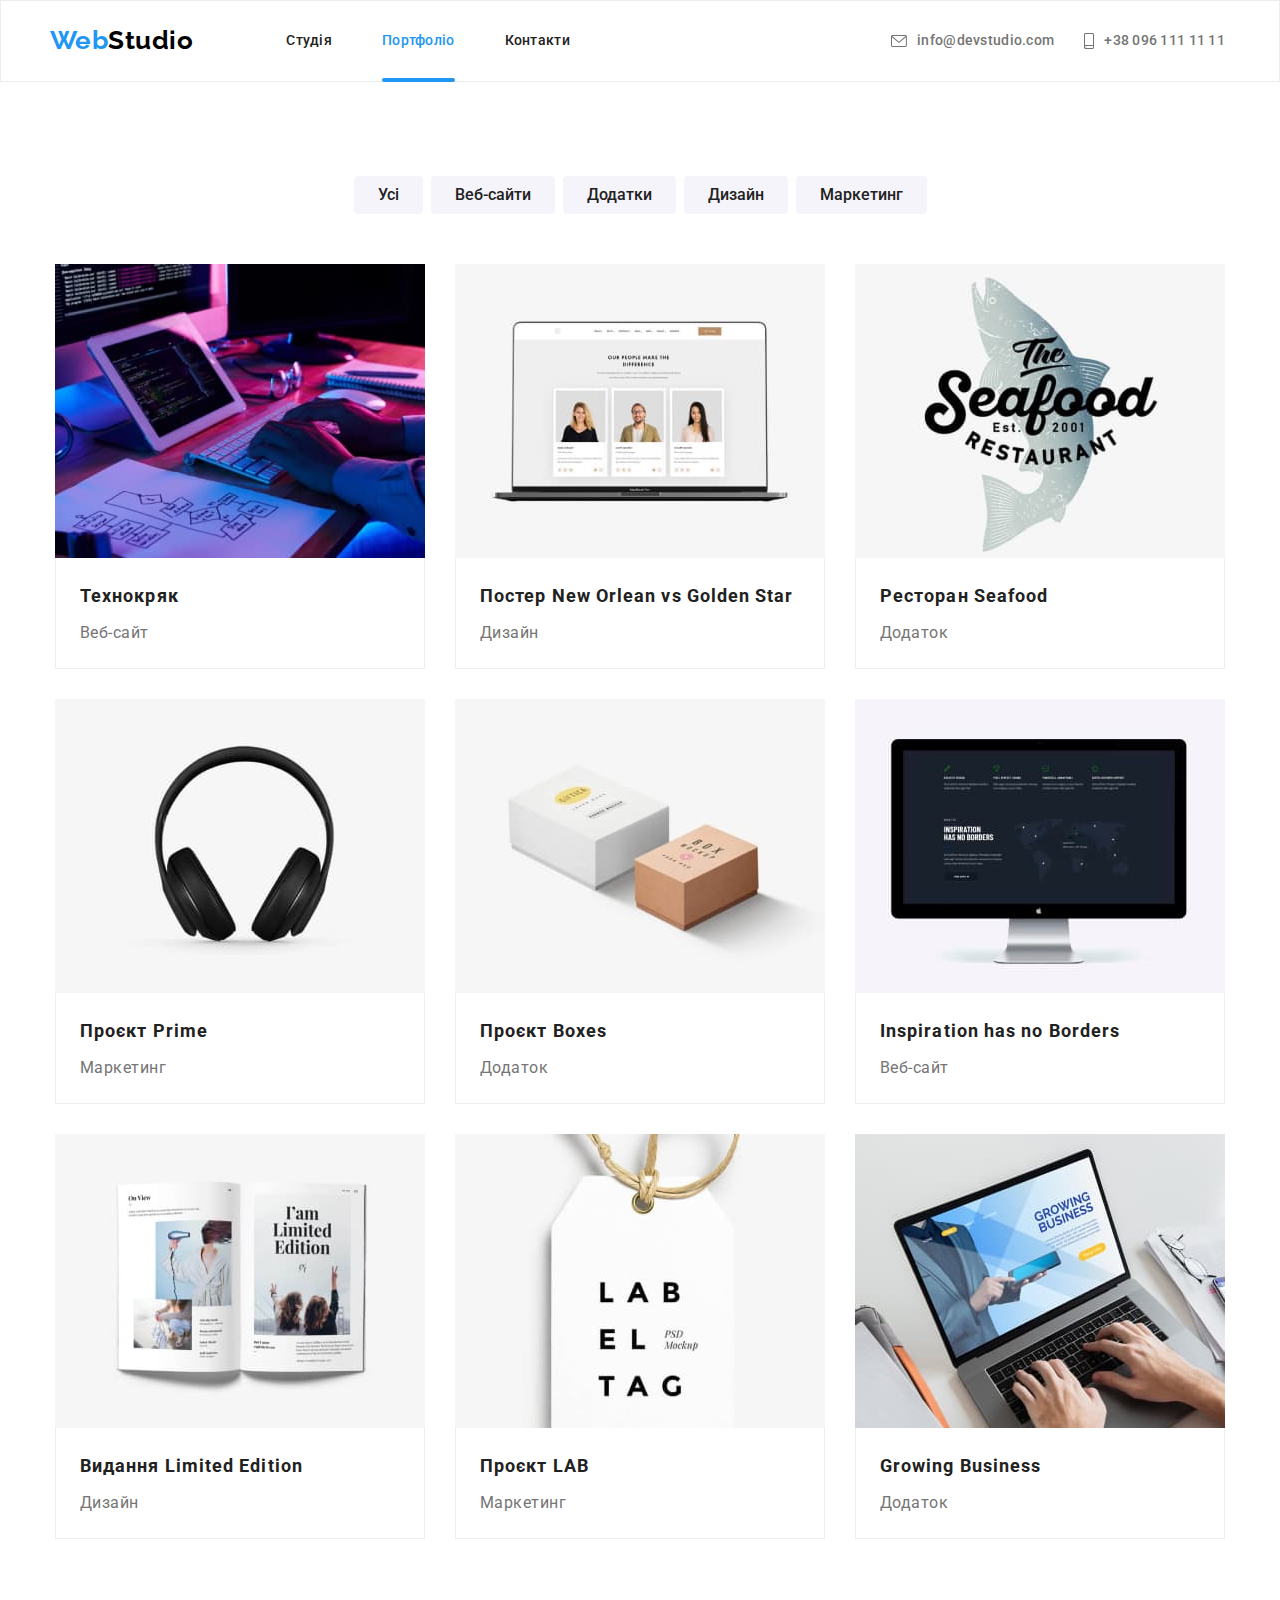
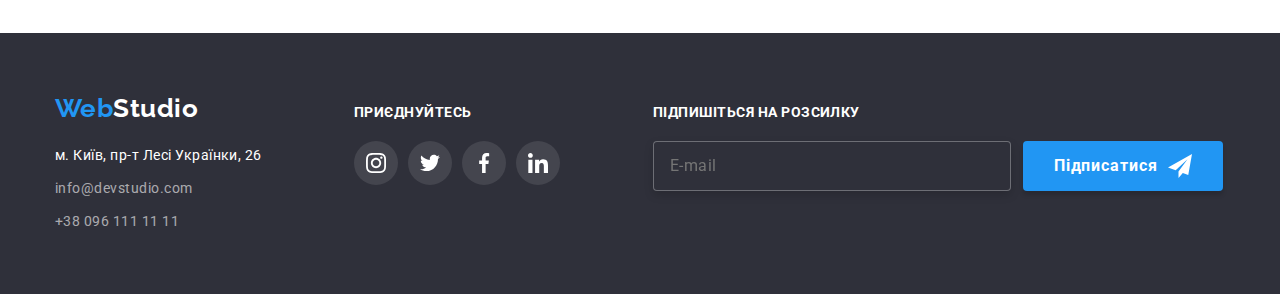
==== portfolio.html @ a9acab8b "Вихідні дані" ====
<!DOCTYPE html>
<html lang="uk">
<head>
    <meta charset="UTF-8">
    <meta http-equiv="X-UA-Compatible" content="IE=edge">
    <meta name="viewport" content="width=device-width, initial-scale=1.0">
    <title>Document</title>
    <link rel="preconnect" href="https://fonts.googleapis.com">
    <link rel="preconnect" href="https://fonts.gstatic.com" crossorigin>
    <link href="https://fonts.googleapis.com/css2?family=Raleway:wght@700&family=Roboto:wght@400;500;700;900&display=swap"rel="stylesheet">
    <link rel="stylesheet" href="https://cdnjs.cloudflare.com/ajax/libs/modern-normalize/1.1.0/modern-normalize.min.css">
    <link rel="stylesheet" href="./css/main.min.css">
</head>
<body>
    <header class="header">
        <div class="header__wrap container">
            <nav class="header__navigation">
                <a class="logo" href="./index.html">Web<samp class="logo logo__link">Studio</samp></a>
    
                <ul class="site-nav">
                    <li class="site-nav__item">
                        <a href="./index.html" class="site-nav__link">Студія</a>
                    </li>
                    <li class="site-nav__item">
                        <a href="./portfolio.html" class="site-nav__link current">Портфоліо</a>
                    </li>
                    <li class="site-nav__item">
                        <a href="" class="site-nav__link">Контакти</a>
                    </li>
                </ul>
            </nav>
    
            <ul class="aside">
                <li class="aside__item">
                    <a href="mailto:info@devstudio.com" class="aside__link">
                        <svg class="aside__icon" width="16" height="12">
                            <use href="./images/icons.svg#envelope"></use>
                        </svg>
                        info@devstudio.com</a>
                </li>
                <li class="item">
                    <a href="tel:+380961111111" class="aside__link">
                        <svg class="aside__icon" width="10" height="16">
                            <use href="./images/icons.svg#smartphone"></use>
                        </svg>
                        +38 096 111 11 11</a>
                </li>
            </ul>
        </div>
    </header>

    <main>
        <section class="portfolios section container">
            <h1 class="visually__hidden">Фільтир</h1>
            <ul class="filter__list">
                <li class="filter__item"><button class="button" type="button">Усі</button></li>
                <li class="filter__item"><button class="button" type="button">Веб-сайти</button></li>
                <li class="filter__item"><button class="button" type="button">Додатки</button></li>
                <li class="filter__item"><button class="button" type="button">Дизайн</button></li>
                <li class="filter__item"><button class="button" type="button">Маркетинг</button></li>
            </ul>

            <ul class="portfolios__list">
                <li class="portfolios__item">
                    <a href="" class="portfolios__link" target="_blank">
                        <div class="activ__inner">
                            <img src="./images/work1.jpg" alt="Технокряк" width="370">
                            <p class="activ__text">Ресурс пропонує комплексні пропозиції з різним рівнем функціоналу та сервісів. Все це дозволить відвідувачу отримати
                            вичерпні відомості про компанію чи приватну особу.</p>
                        </div>
                        <div class="portfolios__inner">
                            <h2 class="portfolios__title">Технокряк</h2>
                            <p class="portfolios__text">Веб-сайт</p>
                        </div>
                    </a>
                </li>

                <li class="portfolios__item">
                    <a href="" class="portfolios__link" target="_blank">                    
                        <div class="activ__inner">
                            <img src="./images/p/portfolio1.jpg" alt="Постер New Orlean vs Golden Star" width="370">
                            <p class="activ__text">Ресурс пропонує комплексні пропозиції з різним рівнем функціоналу та сервісів. Все це дозволить
                            відвідувачу отримати вичерпні відомості про компанію чи приватну особу.</p>
                        </div>
                        <div class="portfolios__inner">
                            <h2 class="portfolios__title">Постер New Orlean vs Golden Star</h2>
                            <p class="portfolios__text">Дизайн</p>
                        </div>
                    </a>
                </li>

                <li class="portfolios__item">
                    <a href="" class="portfolios__link" target="_blank">
                        <div class="activ__inner">
                            <img src="./images/p/portfolio3.jpg" alt="Ресторан Seafood" width="370">
                            <p class="activ__text">Ресурс пропонує комплексні пропозиції з різним рівнем функціоналу та сервісів. Все це дозволить
                            відвідувачу отримати вичерпні відомості про компанію чи приватну особу.</p>
                        </div>
                        <div class="portfolios__inner">
                            <h2 class="portfolios__title">Ресторан Seafood</h2>
                            <p class="portfolios__text">Додаток</p>
                        </div>
                    </a>
                </li>

                <li class="portfolios__item">
                    <a href="" class="portfolios__link" target="_blank">
                        <div class="activ__inner">
                            <img src="./images/p/portfolio4.jpg" alt="Проєкт Prime" width="370">
                            <p class="activ__text">Ресурс пропонує комплексні пропозиції з різним рівнем функціоналу та сервісів. Все це дозволить
                            відвідувачу отримати вичерпні відомості про компанію чи приватну особу.</p>
                        </div>
                        <div class="portfolios__inner">
                            <h2 class="portfolios__title">Проєкт Prime</h2>
                            <p class="portfolios__text">Маркетинг</p>
                        </div>
                    </a>
                </li>

                <li class="portfolios__item">
                    <a href="" class="portfolios__link" target="_blank">
                        <div class="activ__inner">
                            <img src="./images/p/portfolio5.jpg" alt="Проєкт Boxes" width="370">
                            <p class="activ__text">Ресурс пропонує комплексні пропозиції з різним рівнем функціоналу та сервісів. Все це дозволить
                            відвідувачу отримати вичерпні відомості про компанію чи приватну особу.</p>
                        </div>
                        <div class="portfolios__inner">
                            <h2 class="portfolios__title">Проєкт Boxes</h2>
                            <p class="portfolios__text">Додаток</p>
                        </div>
                    </a>
                </li>

                <li class="portfolios__item">
                    <a href="" class="portfolios__link" target="_blank">
                        <div class="activ__inner">
                            <img src="./images/p/portfolio6.jpg" alt="Inspiration has no Borders" width="370">
                            <p class="activ__text">Ресурс пропонує комплексні пропозиції з різним рівнем функціоналу та сервісів. Все це дозволить
                            відвідувачу отримати вичерпні відомості про компанію чи приватну особу.</p>
                        </div>
                        <div class="portfolios__inner">
                            <h2 class="portfolios__title">Inspiration has no Borders</h2>
                            <p class="portfolios__text">Веб-сайт</p>
                        </div>
                    </a>
                </li>

                <li class="portfolios__item">
                    <a href="" class="portfolios__link" target="_blank">
                        <div class="activ__inner">
                            <img src="./images/p/portfolio7.jpg" alt="Видання Limited Edition" width="370">
                            <p class="activ__text">Ресурс пропонує комплексні пропозиції з різним рівнем функціоналу та сервісів. Все це дозволить
                            відвідувачу отримати вичерпні відомості про компанію чи приватну особу.</p>
                        </div>
                        <div class="portfolios__inner">
                            <h2 class="portfolios__title">Видання Limited Edition</h2>
                            <p class="portfolios__text">Дизайн</p>
                        </div>
                    </a>
                </li>

                <li class="portfolios__item">
                    <a href="" class="portfolios__link" target="_blank">
                        <div class="activ__inner">
                            <img src="./images/p/portfolio8.jpg" alt="Проєкт LAB" width="370">
                            <p class="activ__text">Ресурс пропонує комплексні пропозиції з різним рівнем функціоналу та сервісів. Все це дозволить
                            відвідувачу отримати вичерпні відомості про компанію чи приватну особу.</p>
                        </div>
                        <div class="portfolios__inner">
                            <h2 class="portfolios__title">Проєкт LAB</h2>
                            <p class="portfolios__text">Маркетинг</p>
                        </div>
                    </a>
                </li>

                <li class="portfolios__item">
                    <a href="" class="portfolios__link" target="_blank">
                       <div class="activ__inner">
                        <img src="./images/p/portfolio9.jpg" alt="Growing Business" width="370">
                        <p class="activ__text">Ресурс пропонує комплексні пропозиції з різним рівнем функціоналу та сервісів. Все це дозволить
                        відвідувачу отримати вичерпні відомості про компанію чи приватну особу.</p>
                       </div>
                        <div class="portfolios__inner">
                            <h2 class="portfolios__title">Growing Business</h2>
                            <p class="portfolios__text">Додаток</p>
                        </div>
                    </a>
                </li>
            </ul>
        </section>
    </main>

<footer class="footer">
    <div class="footer__wrap container">
        <div class="footer__inner">
            <a class="logo" href="./index.html">Web<samp class="logo logo__footer">Studio</samp></a>

            <address class="address">
                <ul class="address__list">
                    <li class="address__item--maps">
                        <a class="address__link address__link--maps"
                            href="https://www.google.com/maps/place/%D0%B1%D1%83%D0%BB%D1%8C%D0%B2%D0%B0%D1%80+%D0%9B%D0%B5%D1%81%D1%96+%D0%A3%D0%BA%D1%80%D0%B0%D1%97%D0%BD%D0%BA%D0%B8,+26,+%D0%9A%D0%B8%D1%97%D0%B2,+02000/@50.4266042,30.5366785,17.25z/data=!4m5!3m4!1s0x40d4cf0e033ecbe9:0x57a4dffefec77da0!8m2!3d50.4265807!4d30.5383858"
                            target="_blank" rel="noopener noreferrer">м. Київ, пр-т Лесі Українки, 26</a>
                    </li>
                    <li class="address__item">
                        <a class="address__link" href="mailto:info@devstudio.com">info@devstudio.com</a>
                    </li>
                    <li class="address__item">
                        <a class="address__link" href="tel:+380961111111">+38 096 111 11 11</a>
                    </li>
                </ul>
            </address>
        </div>
        <div class="join__inner">
            <h3 class="footer__title">приєднуйтесь</h3>
            <ul class="join__list">
                <li class="socials__item">
                    <a href="https://www.instagram.com/" class="socials__link socials__link--changes" target="_blank">
                        <svg class="socials__icon socials__icon--changes" width="20" height="20">
                            <use href="./images/icons.svg#instagram"></use>
                        </svg>
                    </a>
                </li>

                <li class="socials__item">
                    <a href="https://twitter.com/?lang=uk" class="socials__link socials__link--changes" target="_blank">
                        <svg class="socials__icon socials__icon--changes" width="20" height="20">
                            <use href="./images/icons.svg#twitter"></use>
                        </svg>
                    </a>
                </li>

                <li class="socials__item">
                    <a href="https://www.facebook.com/" class="socials__link socials__link--changes" target="_blank">
                        <svg class="socials__icon socials__icon--changes" width="20" height="20">
                            <use href="./images/icons.svg#facebook"></use>
                        </svg>
                    </a>
                </li>

                <li class="socials__item">
                    <a href="https://www.linkedin.com/" class="socials__link socials__link--changes" target="_blank">
                        <svg class="socials__icon socials__icon--changes" width="20" height="20">
                            <use href="./images/icons.svg#linkedin"></use>
                        </svg>
                    </a>
                </li>
            </ul>
        </div>

        <div class="subscription__inner">
            <h3 class="footer__title">Підпишіться на розсилку</h3>
            <form class="subscription__form">
                <label class="subscription__label" for="email"></label>
                <input class="subscription__input" type="email" name="email" id="email" placeholder="E-mail" required>

                <button class="button__primaru button__primaru--subscription" type="submit">Підписатися
                    <svg class="button__icon" width="24" height="24">
                        <use href="./images/icons.svg#telegram"></use>
                    </svg>
                </button>
            </form>
        </div>

    </div>
</footer>

</body>
</html>
---- css/main.min.css ----
:root{--primary-text-color: #212121;--title-text-color: #757575;--accnent-color: #2196F3;--primary-white-color: #FFFFFF;--cubic-time: 250ms cubic-bezier(0.4, 0, 0.2, 1)}ul{list-style:none;padding:0;margin:0}a{text-decoration:none;color:inherit}h1,h2,h3,h4,h5,h6{margin:0}p{margin:0}address{font-style:normal}button{font-family:inherit;padding:0;margin:0}img{display:block;max-width:100%;height:auto}html{-webkit-box-sizing:border-box;box-sizing:border-box}*,*::before,*::after{-webkit-box-sizing:inherit;box-sizing:inherit}body{background-color:var(--primary-white-color);color:var(--title-text-color);font-family:"Roboto",sans-serif;letter-spacing:.03em}.container{width:1200px;padding-left:15px;padding-right:15px;margin-left:auto;margin-right:auto}.section{padding-top:94px;padding-bottom:94px}.section__padding{padding-top:94px;padding-bottom:0}.section__title{margin-top:0;margin-bottom:50px;color:var(--primary-text-color);font-weight:700;font-size:36px;line-height:1.17;text-align:center}.footer__title{margin-bottom:20px;font-weight:700;font-size:14px;line-height:1.14;text-transform:uppercase;color:var(--primary-white-color)}.visually__hidden{position:absolute;white-space:nowrap;width:1px;height:1px;overflow:hidden;border:0;padding:0;clip:rect(0 0 0 0);-webkit-clip-path:inset(50%);clip-path:inset(50%);margin:-1px}.header{border:1px solid #ececec}.header__wrap{display:-webkit-box;display:-ms-flexbox;display:flex;-webkit-box-align:center;-ms-flex-align:center;align-items:center;padding-left:10px}.header__navigation{display:-webkit-box;display:-ms-flexbox;display:flex;-webkit-box-pack:center;-ms-flex-pack:center;justify-content:center;-webkit-box-align:center;-ms-flex-align:center;align-items:center}.site-nav{display:-webkit-box;display:-ms-flexbox;display:flex}.site-nav__item{position:relative}.site-nav__item:not(:last-child){margin-right:50px}.site-nav__link{display:block;padding-top:32px;padding-bottom:32px;color:var(--primary-text-color);font-weight:500;font-size:14px;line-height:1.14;letter-spacing:.02em;text-decoration:none;-webkit-transition:color var(--cubic-time);-o-transition:color var(--cubic-time);transition:color var(--cubic-time)}.site-nav__link:hover,.site-nav__link:focus{color:var(--accnent-color)}.site-nav__link::after{content:"";position:absolute;left:0;bottom:-1px;width:100%;height:4px;border-radius:2px;background-color:var(--accnent-color);opacity:0;-webkit-transition:opacity var(--cubic-time);-o-transition:opacity var(--cubic-time);transition:opacity var(--cubic-time)}.site-nav__link:hover::after,.site-nav__link:focus::after{opacity:1}.current::before{content:"";position:absolute;left:0;bottom:-1px;width:100%;height:4px;border-radius:2px;background-color:var(--accnent-color)}.site-nav__link.current{color:var(--accnent-color)}.aside{display:-webkit-box;display:-ms-flexbox;display:flex;margin-left:auto}.aside__item:not(:last-child){margin-right:30px}.aside__icon{fill:currentColor;margin-right:10px}.aside__link{color:var(--title-text-color);font-weight:500;font-size:14px;line-height:1.14;letter-spacing:.02em;padding:32px 0;display:-webkit-box;display:-ms-flexbox;display:flex;-webkit-box-pack:center;-ms-flex-pack:center;justify-content:center;-webkit-box-align:center;-ms-flex-align:center;align-items:center;-webkit-transition:color var(--cubic-time);-o-transition:color var(--cubic-time);transition:color var(--cubic-time)}.aside__link:hover,.aside__link:focus{color:var(--accnent-color)}.logo{color:#2196f3;font-family:"Raleway",cursive;font-weight:700;font-size:26px;line-height:1.2;text-decoration:none}.logo__link{color:#000;margin-right:93px}.logo__footer{color:#fff}.button__primaru{display:inline-block;border:1px solid rgba(0,0,0,0);padding-top:9px;padding-bottom:9px;min-width:216px;color:var(--primary-white-color);background:#2196f3;-webkit-box-shadow:0px 4px 4px rgba(0,0,0,.15);box-shadow:0px 4px 4px rgba(0,0,0,.15);font-weight:700;font-size:16px;line-height:1.875;letter-spacing:.06em;border-radius:4px;text-align:center;cursor:pointer;-webkit-transition:background var(--cubic-time),-webkit-box-shadow var(--cubic-time);transition:background var(--cubic-time),-webkit-box-shadow var(--cubic-time);-o-transition:background var(--cubic-time),box-shadow var(--cubic-time);transition:background var(--cubic-time),box-shadow var(--cubic-time);transition:background var(--cubic-time),box-shadow var(--cubic-time),-webkit-box-shadow var(--cubic-time)}.button__primaru--submit{display:block;margin:0 auto;margin-top:30px;min-width:200px}.button__primaru--subscription{display:-webkit-box;display:-ms-flexbox;display:flex;-webkit-box-pack:center;-ms-flex-pack:center;justify-content:center;-webkit-box-align:center;-ms-flex-align:center;align-items:center;margin:0 auto;margin-left:12px;min-width:200px}.button__icon{margin-left:10px}.button__primaru:hover,.button__primaru:focus{background:#188ce8;-webkit-box-shadow:0px 4px 4px rgba(0,0,0,.15);box-shadow:0px 4px 4px rgba(0,0,0,.15)}.button{font-family:"Roboto",sans-serif;display:inline-block;padding-top:5px;padding-bottom:5px;padding-left:23px;padding-right:23px;color:var(--primary-text-color);background-color:#f5f4fa;font-weight:500;font-size:16px;line-height:1.625;border-radius:4px;border:1px solid rgba(0,0,0,0);text-decoration:none;cursor:pointer;-webkit-transition:color var(--cubic-time),background-color var(--cubic-time),-webkit-box-shadow var(--cubic-time);transition:color var(--cubic-time),background-color var(--cubic-time),-webkit-box-shadow var(--cubic-time);-o-transition:color var(--cubic-time),background-color var(--cubic-time),box-shadow var(--cubic-time);transition:color var(--cubic-time),background-color var(--cubic-time),box-shadow var(--cubic-time);transition:color var(--cubic-time),background-color var(--cubic-time),box-shadow var(--cubic-time),-webkit-box-shadow var(--cubic-time)}.button:hover,.button:focus{color:var(--primary-white-color);background-color:var(--accnent-color);-webkit-box-shadow:0px 3px 1px rgba(0,0,0,.1),0px 1px 2px rgba(0,0,0,.08),0px 2px 2px rgba(0,0,0,.12);box-shadow:0px 3px 1px rgba(0,0,0,.1),0px 1px 2px rgba(0,0,0,.08),0px 2px 2px rgba(0,0,0,.12)}.socials__list{display:-webkit-box;display:-ms-flexbox;display:flex;-webkit-box-pack:center;-ms-flex-pack:center;justify-content:center;-webkit-box-align:center;-ms-flex-align:center;align-items:center;margin-bottom:30px}.socials__item:not(:last-child){margin-right:10px}.socials__link{width:44px;height:44px;border:none;display:-webkit-box;display:-ms-flexbox;display:flex;-webkit-box-align:center;-ms-flex-align:center;align-items:center;-webkit-box-pack:center;-ms-flex-pack:center;justify-content:center;border-radius:50%;color:#afb1b8;-webkit-transition:color var(--cubic-time),background-color var(--cubic-time);-o-transition:color var(--cubic-time),background-color var(--cubic-time);transition:color var(--cubic-time),background-color var(--cubic-time)}.socials__link:hover,.socials__link:focus{color:var(--primary-white-color);background-color:var(--accnent-color)}.socials__link--changes{background-color:rgba(255,255,255,.1)}.socials__icon{fill:currentColor}.socials__icon--changes{fill:#fff}.hero__title{color:var(--primary-white-color);font-weight:900;font-size:44px;line-height:1.36;letter-spacing:.06em;text-transform:uppercase;max-width:696px;margin:0 auto;margin-bottom:30px;text-align:center}.hero{display:block;background:#2f303a;text-align:center;padding-top:200px;padding-bottom:200px}.hero__overlay{max-width:1600px;height:600px;margin-left:auto;margin-right:auto;outline:1px solid #c4c4c4;background-image:-webkit-gradient(linear, left top, right top, from(rgba(47, 48, 58, 0.4)), to(rgba(47, 48, 58, 0.4))),url(../images/hero.jpg);background-image:-o-linear-gradient(left, rgba(47, 48, 58, 0.4), rgba(47, 48, 58, 0.4)),url(../images/hero.jpg);background-image:linear-gradient(to right, rgba(47, 48, 58, 0.4), rgba(47, 48, 58, 0.4)),url(../images/hero.jpg);background-repeat:no-repeat;background-position:center;background-size:cover}.features__list{display:-webkit-box;display:-ms-flexbox;display:flex;-ms-flex-wrap:wrap;flex-wrap:wrap}.features__item{width:270px;margin-right:30px;margin-bottom:30px}.features__item:nth-child(4n){margin-right:0}.features__item:nth-last-child(-n+4){margin-bottom:0}.features__inner{display:-webkit-box;display:-ms-flexbox;display:flex;-webkit-box-align:center;-ms-flex-align:center;align-items:center;border:none;width:270px;height:120px;background-color:#f5f4fa}.features__icon{margin:0 auto;fill:currentColor}.features__title{margin-top:30px;margin-bottom:10px;color:var(--primary-text-color);font-weight:700;font-size:14px;line-height:1.14}.features__text{margin:0;font-weight:400;font-size:14px;line-height:1.71}.work__list{display:-webkit-box;display:-ms-flexbox;display:flex}.work__item{position:relative;width:calc((100% - 60px)/3);margin-right:30px}.work__item:nth-child(3n){margin-right:0}.work__text{position:absolute;width:100%;bottom:0;font-weight:700;font-size:14px;line-height:1.143;text-align:center;text-transform:uppercase;color:var(--primary-white-color);padding:27px 0;background:rgba(47,48,58,.8)}.team{background:#f5f4fa}.team__list{display:-webkit-box;display:-ms-flexbox;display:flex;-ms-flex-wrap:wrap;flex-wrap:wrap}.team__item{background:#fff;-webkit-box-shadow:0px 1px 3px rgba(0,0,0,.12),0px 1px 1px rgba(0,0,0,.14),0px 2px 1px rgba(0,0,0,.2);box-shadow:0px 1px 3px rgba(0,0,0,.12),0px 1px 1px rgba(0,0,0,.14),0px 2px 1px rgba(0,0,0,.2);border-radius:0px 0px 4px 4px;width:270px;margin-right:30px;margin-bottom:30px}.team__item:nth-child(4n){margin-right:0}.team__item:nth-last-child(-n+4){margin-bottom:0}.team__title{margin-top:30px;margin-bottom:0;font-weight:500;font-size:16px;line-height:1.19;color:var(--primary-text-color);text-align:center}.team__text{margin-top:10px;margin-bottom:18px;font-weight:400;font-size:16px;line-height:1.19;text-align:center}.firm__list{display:-webkit-box;display:-ms-flexbox;display:flex;padding:0;margin:0 auto;list-style:none}.firm__item{display:-webkit-box;display:-ms-flexbox;display:flex;width:170px;height:92px;margin-right:30px}.firm__item:nth-child(6n){margin-right:0}.firm__link{width:100%;display:-webkit-box;display:-ms-flexbox;display:flex;-webkit-box-align:center;-ms-flex-align:center;align-items:center;-webkit-box-pack:center;-ms-flex-pack:center;justify-content:center;border:1px solid #afb1b8;border-radius:4px;color:#afb1b8;-webkit-transition:border var(--cubic-time),color var(--cubic-time);-o-transition:border var(--cubic-time),color var(--cubic-time);transition:border var(--cubic-time),color var(--cubic-time)}.firm__link:hover,.firm__link:focus{border:1px solid var(--accnent-color);color:var(--accnent-color)}.firm__icon{fill:currentColor}.footer{background:#2f303a;padding-top:60px;padding-bottom:60px}.footer__wrap{display:-webkit-box;display:-ms-flexbox;display:flex;-webkit-box-align:baseline;-ms-flex-align:baseline;align-items:baseline}.footer__inner{display:-webkit-box;display:-ms-flexbox;display:flex;-webkit-box-orient:vertical;-webkit-box-direction:normal;-ms-flex-direction:column;flex-direction:column}.address{display:-webkit-box;display:-ms-flexbox;display:flex;-webkit-box-orient:vertical;-webkit-box-direction:normal;-ms-flex-direction:column;flex-direction:column}.address__link{font-style:normal;font-weight:400;font-size:14px;line-height:1.71;color:rgba(255,255,255,.6);text-decoration:none;-webkit-transition:color var(--cubic-time);-o-transition:color var(--cubic-time);transition:color var(--cubic-time)}.address__link--maps{color:var(--primary-white-color)}.address__item--maps{margin-top:20px}.address__item{margin-top:9px}.address__link:hover,.address__link:focus{color:var(--accnent-color)}.join__inner{display:-webkit-box;display:-ms-flexbox;display:flex;-webkit-box-orient:vertical;-webkit-box-direction:normal;-ms-flex-direction:column;flex-direction:column;margin-left:92px}.join__list{display:-webkit-box;display:-ms-flexbox;display:flex}.subscription__inner{margin-left:93px}.subscription__form{display:-webkit-box;display:-ms-flexbox;display:flex}.subscription__input{display:block;padding:15px 16px;width:358px;height:50px;border:1px solid rgba(255,255,255,.3);-webkit-filter:drop-shadow(0px 4px 4px rgba(0, 0, 0, 0.15));filter:drop-shadow(0px 4px 4px rgba(0, 0, 0, 0.15));border-radius:4px;outline:navy;-webkit-transition:border-color var(--cubic-time);-o-transition:border-color var(--cubic-time);transition:border-color var(--cubic-time);font-size:16px;line-height:1.25;letter-spacing:.03em;color:var(--primary-white-color);background:#2f303a}.subscription__input:focus{border-color:var(--accnent-color)}.filter__list{display:-webkit-box;display:-ms-flexbox;display:flex;-webkit-box-pack:center;-ms-flex-pack:center;justify-content:center;margin-bottom:50px}.filter__item:not(:last-child){margin-right:8px}.portfolios__title{margin-bottom:4px;margin-left:24px;color:var(--primary-text-color);font-weight:700;font-size:18px;line-height:2;letter-spacing:.06em}.portfolios__text{margin-bottom:20px;margin-left:24px;font-weight:400;font-size:16px;line-height:1.875}.portfolios__list{display:-webkit-box;display:-ms-flexbox;display:flex;-ms-flex-wrap:wrap;flex-wrap:wrap}.portfolios__item{width:370px;margin-right:30px;margin-bottom:30px}.portfolios__item:nth-child(3n){margin-right:0}.portfolios__item:nth-last-child(-n+3){margin-bottom:0}.activ__inner{position:relative;overflow:hidden}.activ__text{position:absolute;height:100%;top:0;left:0;padding:63px 24px;font-weight:400;font-size:18px;line-height:1.55;color:var(--primary-white-color);display:-webkit-box;display:-ms-flexbox;display:flex;background:rgba(33,150,243,.9);-webkit-transform:translateY(100%);-ms-transform:translateY(100%);transform:translateY(100%);-webkit-transition:-webkit-transform var(--cubic-time);transition:-webkit-transform var(--cubic-time);-o-transition:transform var(--cubic-time);transition:transform var(--cubic-time);transition:transform var(--cubic-time), -webkit-transform var(--cubic-time)}.portfolios__inner{padding-top:20px;border:1px solid #eee;border-top:0}.portfolios__link{display:block;-webkit-transition:-webkit-box-shadow var(--cubic-time);transition:-webkit-box-shadow var(--cubic-time);-o-transition:box-shadow var(--cubic-time);transition:box-shadow var(--cubic-time);transition:box-shadow var(--cubic-time), -webkit-box-shadow var(--cubic-time)}.portfolios__link:hover .activ__text,.portfolios__link:focus .activ__text{-webkit-transform:translateY(0);-ms-transform:translateY(0);transform:translateY(0)}.portfolios__link:hover,.portfolios__link:focus{-webkit-box-shadow:0px 1px 1px rgba(0,0,0,.12),0px 4px 4px rgba(0,0,0,.06),1px 4px 6px rgba(0,0,0,.16);box-shadow:0px 1px 1px rgba(0,0,0,.12),0px 4px 4px rgba(0,0,0,.06),1px 4px 6px rgba(0,0,0,.16)}.backdrop{position:fixed;top:0;left:0;right:0;bottom:0;overflow-y:auto;overflow-x:hidden;width:100%;height:100%;z-index:10;background-color:rgba(0,0,0,.2);-webkit-transition:visibility var(--cubic-time),opacity var(--cubic-time);-o-transition:visibility var(--cubic-time),opacity var(--cubic-time);transition:visibility var(--cubic-time),opacity var(--cubic-time)}.backdrop.is-hidden{visibility:hidden;opacity:0;pointer-events:none}.backdrop.is-hidden .modal__wrap{-webkit-transform:scale(1.3);-ms-transform:scale(1.3);transform:scale(1.3)}.modal{min-height:100vh;display:-webkit-box;display:-ms-flexbox;display:flex;-webkit-box-pack:center;-ms-flex-pack:center;justify-content:center;-webkit-box-align:center;-ms-flex-align:center;align-items:center;position:-webkit-sticky;position:sticky;width:100%}.modal__wrap{position:relative;width:528px;background-color:#fff;-webkit-box-shadow:0px 1px 3px rgba(0,0,0,.12),0px 1px 1px rgba(0,0,0,.14),0px 2px 1px rgba(0,0,0,.2);box-shadow:0px 1px 3px rgba(0,0,0,.12),0px 1px 1px rgba(0,0,0,.14),0px 2px 1px rgba(0,0,0,.2);border-radius:4px;-webkit-transform:scale(1);-ms-transform:scale(1);transform:scale(1);-webkit-transition:-webkit-transform var(--cubic-time);transition:-webkit-transform var(--cubic-time);-o-transition:transform var(--cubic-time);transition:transform var(--cubic-time);transition:transform var(--cubic-time), -webkit-transform var(--cubic-time)}.button__close{position:absolute;top:8px;right:8px;padding:0;display:-webkit-box;display:-ms-flexbox;display:flex;-webkit-box-pack:center;-ms-flex-pack:center;justify-content:center;-webkit-box-align:center;-ms-flex-align:center;align-items:center;width:30px;height:30px;border-radius:50%;border:1px solid rgba(0,0,0,.1);background-color:#fff;cursor:pointer}.modal__icon{fill:currentColor;-webkit-transition:color var(--cubic-time);-o-transition:color var(--cubic-time);transition:color var(--cubic-time)}.button__close:hover,.button__close:focus{color:var(--accnent-color)}.form{width:100%;padding:40px}.form__field{position:relative;display:-webkit-box;display:-ms-flexbox;display:flex;-webkit-box-orient:vertical;-webkit-box-direction:normal;-ms-flex-direction:column;flex-direction:column;margin-bottom:10px}.form__text{display:-webkit-box;display:-ms-flexbox;display:flex;-webkit-box-pack:center;-ms-flex-pack:center;justify-content:center;font-weight:700;font-size:20px;line-height:23px;margin-bottom:12px;color:var(--primary-text-color)}.form__label{margin-bottom:4px;font-size:12px;line-height:1.17;letter-spacing:.01em;color:#757575}.form__input{display:block;padding:12px;padding-left:42px;width:100%;height:40px;border:1px solid rgba(33,33,33,.2);border-radius:4px;outline:navy;-webkit-transition:border-color var(--cubic-time);-o-transition:border-color var(--cubic-time);transition:border-color var(--cubic-time);font-size:12px;line-height:1.17;letter-spacing:.01em;color:var(--primary-text-color)}.form__input:focus{border-color:var(--accnent-color)}.form__icon{position:absolute;top:50%;left:12px;-webkit-transition:fill var(--cubic-time);-o-transition:fill var(--cubic-time);transition:fill var(--cubic-time)}.form__input:focus+.form__icon{fill:var(--accnent-color)}.form__textarea{height:120px;resize:none;outline:navy;padding:12px 16px;border:1px solid rgba(33,33,33,.2);border-radius:4px;font-size:12px;line-height:1.17;letter-spacing:.01em;color:var(--primary-text-color);-webkit-transition:border-color var(--cubic-time);-o-transition:border-color var(--cubic-time);transition:border-color var(--cubic-time)}.form__textarea:focus{border-color:var(--accnent-color)}.form__textarea::-webkit-input-placeholder{font-size:12px;line-height:1.17;letter-spacing:.01em;color:rgba(117,117,117,.5)}.form__textarea::-moz-placeholder{font-size:12px;line-height:1.17;letter-spacing:.01em;color:rgba(117,117,117,.5)}.form__textarea:-ms-input-placeholder{font-size:12px;line-height:1.17;letter-spacing:.01em;color:rgba(117,117,117,.5)}.form__textarea::-ms-input-placeholder{font-size:12px;line-height:1.17;letter-spacing:.01em;color:rgba(117,117,117,.5)}.form__textarea::placeholder{font-size:12px;line-height:1.17;letter-spacing:.01em;color:rgba(117,117,117,.5)}.check__label{position:relative;margin-top:20px;display:-webkit-box;display:-ms-flexbox;display:flex;-webkit-box-pack:center;-ms-flex-pack:center;justify-content:center;-webkit-box-align:center;-ms-flex-align:center;align-items:center;font-family:"Roboto";font-size:14px;line-height:2;letter-spacing:.03em;color:#757575}.check__input{position:absolute;white-space:nowrap;width:1px;height:1px;overflow:hidden;border:0;padding:0;clip:rect(0 0 0 0);-webkit-clip-path:inset(50%);clip-path:inset(50%);margin:-1px}.check__link{margin-left:5px;text-decoration:underline;color:var(--accnent-color)}.check__icon{display:-webkit-box;display:-ms-flexbox;display:flex;width:16px;height:15px;margin-right:7px;border-radius:2px;border:2px solid #212121;-webkit-transition:background-color var(--cubic-time),border-color var(--cubic-time);-o-transition:background-color var(--cubic-time),border-color var(--cubic-time);transition:background-color var(--cubic-time),border-color var(--cubic-time)}.check__input:checked+.check__icon{border-color:var(--accnent-color);background-color:var(--accnent-color);background-image:url(../images/check.svg);background-size:contain;background-origin:border-box}/*# sourceMappingURL=main.min.css.map */
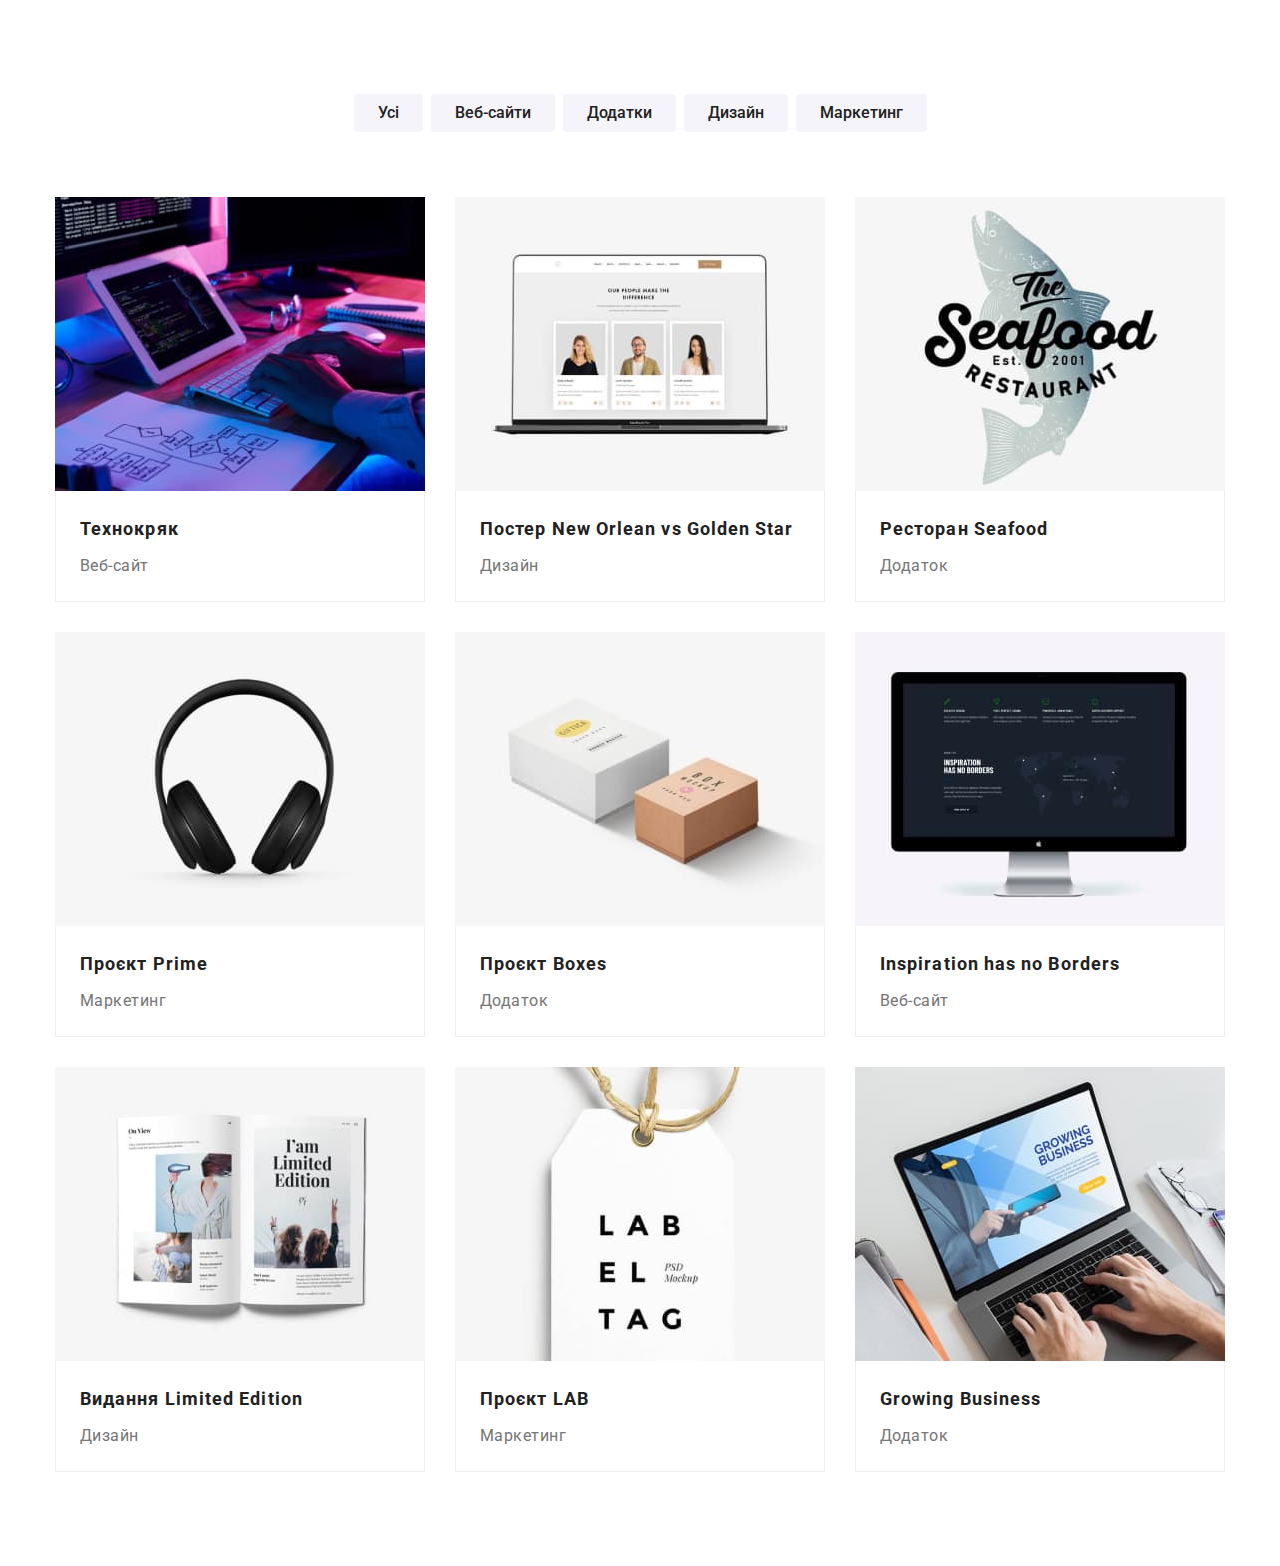
==== commit d1dd1d24: "Адаптивна верстка секції" ====
--- a/portfolio.html
+++ b/portfolio.html
@@ -12,7 +12,7 @@
     <link rel="stylesheet" href="./css/main.min.css">
 </head>
 <body>
-    <header class="header">
+    <!-- <header class="header">
         <div class="header__wrap container">
             <nav class="header__navigation">
                 <a class="logo" href="./index.html">Web<samp class="logo logo__link">Studio</samp></a>
@@ -47,7 +47,7 @@
                 </li>
             </ul>
         </div>
-    </header>
+    </header> -->
 
     <main>
         <section class="portfolios section container">
@@ -190,7 +190,7 @@
         </section>
     </main>
 
-<footer class="footer">
+<!-- <footer class="footer">
     <div class="footer__wrap container">
         <div class="footer__inner">
             <a class="logo" href="./index.html">Web<samp class="logo logo__footer">Studio</samp></a>
@@ -263,7 +263,7 @@
         </div>
 
     </div>
-</footer>
+</footer> -->
 
 </body>
 </html>--- a/css/main.min.css
+++ b/css/main.min.css
@@ -1 +1 @@
-:root{--primary-text-color: #212121;--title-text-color: #757575;--accnent-color: #2196F3;--primary-white-color: #FFFFFF;--cubic-time: 250ms cubic-bezier(0.4, 0, 0.2, 1)}ul{list-style:none;padding:0;margin:0}a{text-decoration:none;color:inherit}h1,h2,h3,h4,h5,h6{margin:0}p{margin:0}address{font-style:normal}button{font-family:inherit;padding:0;margin:0}img{display:block;max-width:100%;height:auto}html{-webkit-box-sizing:border-box;box-sizing:border-box}*,*::before,*::after{-webkit-box-sizing:inherit;box-sizing:inherit}body{background-color:var(--primary-white-color);color:var(--title-text-color);font-family:"Roboto",sans-serif;letter-spacing:.03em}.container{width:1200px;padding-left:15px;padding-right:15px;margin-left:auto;margin-right:auto}.section{padding-top:94px;padding-bottom:94px}.section__padding{padding-top:94px;padding-bottom:0}.section__title{margin-top:0;margin-bottom:50px;color:var(--primary-text-color);font-weight:700;font-size:36px;line-height:1.17;text-align:center}.footer__title{margin-bottom:20px;font-weight:700;font-size:14px;line-height:1.14;text-transform:uppercase;color:var(--primary-white-color)}.visually__hidden{position:absolute;white-space:nowrap;width:1px;height:1px;overflow:hidden;border:0;padding:0;clip:rect(0 0 0 0);-webkit-clip-path:inset(50%);clip-path:inset(50%);margin:-1px}.header{border:1px solid #ececec}.header__wrap{display:-webkit-box;display:-ms-flexbox;display:flex;-webkit-box-align:center;-ms-flex-align:center;align-items:center;padding-left:10px}.header__navigation{display:-webkit-box;display:-ms-flexbox;display:flex;-webkit-box-pack:center;-ms-flex-pack:center;justify-content:center;-webkit-box-align:center;-ms-flex-align:center;align-items:center}.site-nav{display:-webkit-box;display:-ms-flexbox;display:flex}.site-nav__item{position:relative}.site-nav__item:not(:last-child){margin-right:50px}.site-nav__link{display:block;padding-top:32px;padding-bottom:32px;color:var(--primary-text-color);font-weight:500;font-size:14px;line-height:1.14;letter-spacing:.02em;text-decoration:none;-webkit-transition:color var(--cubic-time);-o-transition:color var(--cubic-time);transition:color var(--cubic-time)}.site-nav__link:hover,.site-nav__link:focus{color:var(--accnent-color)}.site-nav__link::after{content:"";position:absolute;left:0;bottom:-1px;width:100%;height:4px;border-radius:2px;background-color:var(--accnent-color);opacity:0;-webkit-transition:opacity var(--cubic-time);-o-transition:opacity var(--cubic-time);transition:opacity var(--cubic-time)}.site-nav__link:hover::after,.site-nav__link:focus::after{opacity:1}.current::before{content:"";position:absolute;left:0;bottom:-1px;width:100%;height:4px;border-radius:2px;background-color:var(--accnent-color)}.site-nav__link.current{color:var(--accnent-color)}.aside{display:-webkit-box;display:-ms-flexbox;display:flex;margin-left:auto}.aside__item:not(:last-child){margin-right:30px}.aside__icon{fill:currentColor;margin-right:10px}.aside__link{color:var(--title-text-color);font-weight:500;font-size:14px;line-height:1.14;letter-spacing:.02em;padding:32px 0;display:-webkit-box;display:-ms-flexbox;display:flex;-webkit-box-pack:center;-ms-flex-pack:center;justify-content:center;-webkit-box-align:center;-ms-flex-align:center;align-items:center;-webkit-transition:color var(--cubic-time);-o-transition:color var(--cubic-time);transition:color var(--cubic-time)}.aside__link:hover,.aside__link:focus{color:var(--accnent-color)}.logo{color:#2196f3;font-family:"Raleway",cursive;font-weight:700;font-size:26px;line-height:1.2;text-decoration:none}.logo__link{color:#000;margin-right:93px}.logo__footer{color:#fff}.button__primaru{display:inline-block;border:1px solid rgba(0,0,0,0);padding-top:9px;padding-bottom:9px;min-width:216px;color:var(--primary-white-color);background:#2196f3;-webkit-box-shadow:0px 4px 4px rgba(0,0,0,.15);box-shadow:0px 4px 4px rgba(0,0,0,.15);font-weight:700;font-size:16px;line-height:1.875;letter-spacing:.06em;border-radius:4px;text-align:center;cursor:pointer;-webkit-transition:background var(--cubic-time),-webkit-box-shadow var(--cubic-time);transition:background var(--cubic-time),-webkit-box-shadow var(--cubic-time);-o-transition:background var(--cubic-time),box-shadow var(--cubic-time);transition:background var(--cubic-time),box-shadow var(--cubic-time);transition:background var(--cubic-time),box-shadow var(--cubic-time),-webkit-box-shadow var(--cubic-time)}.button__primaru--submit{display:block;margin:0 auto;margin-top:30px;min-width:200px}.button__primaru--subscription{display:-webkit-box;display:-ms-flexbox;display:flex;-webkit-box-pack:center;-ms-flex-pack:center;justify-content:center;-webkit-box-align:center;-ms-flex-align:center;align-items:center;margin:0 auto;margin-left:12px;min-width:200px}.button__icon{margin-left:10px}.button__primaru:hover,.button__primaru:focus{background:#188ce8;-webkit-box-shadow:0px 4px 4px rgba(0,0,0,.15);box-shadow:0px 4px 4px rgba(0,0,0,.15)}.button{font-family:"Roboto",sans-serif;display:inline-block;padding-top:5px;padding-bottom:5px;padding-left:23px;padding-right:23px;color:var(--primary-text-color);background-color:#f5f4fa;font-weight:500;font-size:16px;line-height:1.625;border-radius:4px;border:1px solid rgba(0,0,0,0);text-decoration:none;cursor:pointer;-webkit-transition:color var(--cubic-time),background-color var(--cubic-time),-webkit-box-shadow var(--cubic-time);transition:color var(--cubic-time),background-color var(--cubic-time),-webkit-box-shadow var(--cubic-time);-o-transition:color var(--cubic-time),background-color var(--cubic-time),box-shadow var(--cubic-time);transition:color var(--cubic-time),background-color var(--cubic-time),box-shadow var(--cubic-time);transition:color var(--cubic-time),background-color var(--cubic-time),box-shadow var(--cubic-time),-webkit-box-shadow var(--cubic-time)}.button:hover,.button:focus{color:var(--primary-white-color);background-color:var(--accnent-color);-webkit-box-shadow:0px 3px 1px rgba(0,0,0,.1),0px 1px 2px rgba(0,0,0,.08),0px 2px 2px rgba(0,0,0,.12);box-shadow:0px 3px 1px rgba(0,0,0,.1),0px 1px 2px rgba(0,0,0,.08),0px 2px 2px rgba(0,0,0,.12)}.socials__list{display:-webkit-box;display:-ms-flexbox;display:flex;-webkit-box-pack:center;-ms-flex-pack:center;justify-content:center;-webkit-box-align:center;-ms-flex-align:center;align-items:center;margin-bottom:30px}.socials__item:not(:last-child){margin-right:10px}.socials__link{width:44px;height:44px;border:none;display:-webkit-box;display:-ms-flexbox;display:flex;-webkit-box-align:center;-ms-flex-align:center;align-items:center;-webkit-box-pack:center;-ms-flex-pack:center;justify-content:center;border-radius:50%;color:#afb1b8;-webkit-transition:color var(--cubic-time),background-color var(--cubic-time);-o-transition:color var(--cubic-time),background-color var(--cubic-time);transition:color var(--cubic-time),background-color var(--cubic-time)}.socials__link:hover,.socials__link:focus{color:var(--primary-white-color);background-color:var(--accnent-color)}.socials__link--changes{background-color:rgba(255,255,255,.1)}.socials__icon{fill:currentColor}.socials__icon--changes{fill:#fff}.hero__title{color:var(--primary-white-color);font-weight:900;font-size:44px;line-height:1.36;letter-spacing:.06em;text-transform:uppercase;max-width:696px;margin:0 auto;margin-bottom:30px;text-align:center}.hero{display:block;background:#2f303a;text-align:center;padding-top:200px;padding-bottom:200px}.hero__overlay{max-width:1600px;height:600px;margin-left:auto;margin-right:auto;outline:1px solid #c4c4c4;background-image:-webkit-gradient(linear, left top, right top, from(rgba(47, 48, 58, 0.4)), to(rgba(47, 48, 58, 0.4))),url(../images/hero.jpg);background-image:-o-linear-gradient(left, rgba(47, 48, 58, 0.4), rgba(47, 48, 58, 0.4)),url(../images/hero.jpg);background-image:linear-gradient(to right, rgba(47, 48, 58, 0.4), rgba(47, 48, 58, 0.4)),url(../images/hero.jpg);background-repeat:no-repeat;background-position:center;background-size:cover}.features__list{display:-webkit-box;display:-ms-flexbox;display:flex;-ms-flex-wrap:wrap;flex-wrap:wrap}.features__item{width:270px;margin-right:30px;margin-bottom:30px}.features__item:nth-child(4n){margin-right:0}.features__item:nth-last-child(-n+4){margin-bottom:0}.features__inner{display:-webkit-box;display:-ms-flexbox;display:flex;-webkit-box-align:center;-ms-flex-align:center;align-items:center;border:none;width:270px;height:120px;background-color:#f5f4fa}.features__icon{margin:0 auto;fill:currentColor}.features__title{margin-top:30px;margin-bottom:10px;color:var(--primary-text-color);font-weight:700;font-size:14px;line-height:1.14}.features__text{margin:0;font-weight:400;font-size:14px;line-height:1.71}.work__list{display:-webkit-box;display:-ms-flexbox;display:flex}.work__item{position:relative;width:calc((100% - 60px)/3);margin-right:30px}.work__item:nth-child(3n){margin-right:0}.work__text{position:absolute;width:100%;bottom:0;font-weight:700;font-size:14px;line-height:1.143;text-align:center;text-transform:uppercase;color:var(--primary-white-color);padding:27px 0;background:rgba(47,48,58,.8)}.team{background:#f5f4fa}.team__list{display:-webkit-box;display:-ms-flexbox;display:flex;-ms-flex-wrap:wrap;flex-wrap:wrap}.team__item{background:#fff;-webkit-box-shadow:0px 1px 3px rgba(0,0,0,.12),0px 1px 1px rgba(0,0,0,.14),0px 2px 1px rgba(0,0,0,.2);box-shadow:0px 1px 3px rgba(0,0,0,.12),0px 1px 1px rgba(0,0,0,.14),0px 2px 1px rgba(0,0,0,.2);border-radius:0px 0px 4px 4px;width:270px;margin-right:30px;margin-bottom:30px}.team__item:nth-child(4n){margin-right:0}.team__item:nth-last-child(-n+4){margin-bottom:0}.team__title{margin-top:30px;margin-bottom:0;font-weight:500;font-size:16px;line-height:1.19;color:var(--primary-text-color);text-align:center}.team__text{margin-top:10px;margin-bottom:18px;font-weight:400;font-size:16px;line-height:1.19;text-align:center}.firm__list{display:-webkit-box;display:-ms-flexbox;display:flex;padding:0;margin:0 auto;list-style:none}.firm__item{display:-webkit-box;display:-ms-flexbox;display:flex;width:170px;height:92px;margin-right:30px}.firm__item:nth-child(6n){margin-right:0}.firm__link{width:100%;display:-webkit-box;display:-ms-flexbox;display:flex;-webkit-box-align:center;-ms-flex-align:center;align-items:center;-webkit-box-pack:center;-ms-flex-pack:center;justify-content:center;border:1px solid #afb1b8;border-radius:4px;color:#afb1b8;-webkit-transition:border var(--cubic-time),color var(--cubic-time);-o-transition:border var(--cubic-time),color var(--cubic-time);transition:border var(--cubic-time),color var(--cubic-time)}.firm__link:hover,.firm__link:focus{border:1px solid var(--accnent-color);color:var(--accnent-color)}.firm__icon{fill:currentColor}.footer{background:#2f303a;padding-top:60px;padding-bottom:60px}.footer__wrap{display:-webkit-box;display:-ms-flexbox;display:flex;-webkit-box-align:baseline;-ms-flex-align:baseline;align-items:baseline}.footer__inner{display:-webkit-box;display:-ms-flexbox;display:flex;-webkit-box-orient:vertical;-webkit-box-direction:normal;-ms-flex-direction:column;flex-direction:column}.address{display:-webkit-box;display:-ms-flexbox;display:flex;-webkit-box-orient:vertical;-webkit-box-direction:normal;-ms-flex-direction:column;flex-direction:column}.address__link{font-style:normal;font-weight:400;font-size:14px;line-height:1.71;color:rgba(255,255,255,.6);text-decoration:none;-webkit-transition:color var(--cubic-time);-o-transition:color var(--cubic-time);transition:color var(--cubic-time)}.address__link--maps{color:var(--primary-white-color)}.address__item--maps{margin-top:20px}.address__item{margin-top:9px}.address__link:hover,.address__link:focus{color:var(--accnent-color)}.join__inner{display:-webkit-box;display:-ms-flexbox;display:flex;-webkit-box-orient:vertical;-webkit-box-direction:normal;-ms-flex-direction:column;flex-direction:column;margin-left:92px}.join__list{display:-webkit-box;display:-ms-flexbox;display:flex}.subscription__inner{margin-left:93px}.subscription__form{display:-webkit-box;display:-ms-flexbox;display:flex}.subscription__input{display:block;padding:15px 16px;width:358px;height:50px;border:1px solid rgba(255,255,255,.3);-webkit-filter:drop-shadow(0px 4px 4px rgba(0, 0, 0, 0.15));filter:drop-shadow(0px 4px 4px rgba(0, 0, 0, 0.15));border-radius:4px;outline:navy;-webkit-transition:border-color var(--cubic-time);-o-transition:border-color var(--cubic-time);transition:border-color var(--cubic-time);font-size:16px;line-height:1.25;letter-spacing:.03em;color:var(--primary-white-color);background:#2f303a}.subscription__input:focus{border-color:var(--accnent-color)}.filter__list{display:-webkit-box;display:-ms-flexbox;display:flex;-webkit-box-pack:center;-ms-flex-pack:center;justify-content:center;margin-bottom:50px}.filter__item:not(:last-child){margin-right:8px}.portfolios__title{margin-bottom:4px;margin-left:24px;color:var(--primary-text-color);font-weight:700;font-size:18px;line-height:2;letter-spacing:.06em}.portfolios__text{margin-bottom:20px;margin-left:24px;font-weight:400;font-size:16px;line-height:1.875}.portfolios__list{display:-webkit-box;display:-ms-flexbox;display:flex;-ms-flex-wrap:wrap;flex-wrap:wrap}.portfolios__item{width:370px;margin-right:30px;margin-bottom:30px}.portfolios__item:nth-child(3n){margin-right:0}.portfolios__item:nth-last-child(-n+3){margin-bottom:0}.activ__inner{position:relative;overflow:hidden}.activ__text{position:absolute;height:100%;top:0;left:0;padding:63px 24px;font-weight:400;font-size:18px;line-height:1.55;color:var(--primary-white-color);display:-webkit-box;display:-ms-flexbox;display:flex;background:rgba(33,150,243,.9);-webkit-transform:translateY(100%);-ms-transform:translateY(100%);transform:translateY(100%);-webkit-transition:-webkit-transform var(--cubic-time);transition:-webkit-transform var(--cubic-time);-o-transition:transform var(--cubic-time);transition:transform var(--cubic-time);transition:transform var(--cubic-time), -webkit-transform var(--cubic-time)}.portfolios__inner{padding-top:20px;border:1px solid #eee;border-top:0}.portfolios__link{display:block;-webkit-transition:-webkit-box-shadow var(--cubic-time);transition:-webkit-box-shadow var(--cubic-time);-o-transition:box-shadow var(--cubic-time);transition:box-shadow var(--cubic-time);transition:box-shadow var(--cubic-time), -webkit-box-shadow var(--cubic-time)}.portfolios__link:hover .activ__text,.portfolios__link:focus .activ__text{-webkit-transform:translateY(0);-ms-transform:translateY(0);transform:translateY(0)}.portfolios__link:hover,.portfolios__link:focus{-webkit-box-shadow:0px 1px 1px rgba(0,0,0,.12),0px 4px 4px rgba(0,0,0,.06),1px 4px 6px rgba(0,0,0,.16);box-shadow:0px 1px 1px rgba(0,0,0,.12),0px 4px 4px rgba(0,0,0,.06),1px 4px 6px rgba(0,0,0,.16)}.backdrop{position:fixed;top:0;left:0;right:0;bottom:0;overflow-y:auto;overflow-x:hidden;width:100%;height:100%;z-index:10;background-color:rgba(0,0,0,.2);-webkit-transition:visibility var(--cubic-time),opacity var(--cubic-time);-o-transition:visibility var(--cubic-time),opacity var(--cubic-time);transition:visibility var(--cubic-time),opacity var(--cubic-time)}.backdrop.is-hidden{visibility:hidden;opacity:0;pointer-events:none}.backdrop.is-hidden .modal__wrap{-webkit-transform:scale(1.3);-ms-transform:scale(1.3);transform:scale(1.3)}.modal{min-height:100vh;display:-webkit-box;display:-ms-flexbox;display:flex;-webkit-box-pack:center;-ms-flex-pack:center;justify-content:center;-webkit-box-align:center;-ms-flex-align:center;align-items:center;position:-webkit-sticky;position:sticky;width:100%}.modal__wrap{position:relative;width:528px;background-color:#fff;-webkit-box-shadow:0px 1px 3px rgba(0,0,0,.12),0px 1px 1px rgba(0,0,0,.14),0px 2px 1px rgba(0,0,0,.2);box-shadow:0px 1px 3px rgba(0,0,0,.12),0px 1px 1px rgba(0,0,0,.14),0px 2px 1px rgba(0,0,0,.2);border-radius:4px;-webkit-transform:scale(1);-ms-transform:scale(1);transform:scale(1);-webkit-transition:-webkit-transform var(--cubic-time);transition:-webkit-transform var(--cubic-time);-o-transition:transform var(--cubic-time);transition:transform var(--cubic-time);transition:transform var(--cubic-time), -webkit-transform var(--cubic-time)}.button__close{position:absolute;top:8px;right:8px;padding:0;display:-webkit-box;display:-ms-flexbox;display:flex;-webkit-box-pack:center;-ms-flex-pack:center;justify-content:center;-webkit-box-align:center;-ms-flex-align:center;align-items:center;width:30px;height:30px;border-radius:50%;border:1px solid rgba(0,0,0,.1);background-color:#fff;cursor:pointer}.modal__icon{fill:currentColor;-webkit-transition:color var(--cubic-time);-o-transition:color var(--cubic-time);transition:color var(--cubic-time)}.button__close:hover,.button__close:focus{color:var(--accnent-color)}.form{width:100%;padding:40px}.form__field{position:relative;display:-webkit-box;display:-ms-flexbox;display:flex;-webkit-box-orient:vertical;-webkit-box-direction:normal;-ms-flex-direction:column;flex-direction:column;margin-bottom:10px}.form__text{display:-webkit-box;display:-ms-flexbox;display:flex;-webkit-box-pack:center;-ms-flex-pack:center;justify-content:center;font-weight:700;font-size:20px;line-height:23px;margin-bottom:12px;color:var(--primary-text-color)}.form__label{margin-bottom:4px;font-size:12px;line-height:1.17;letter-spacing:.01em;color:#757575}.form__input{display:block;padding:12px;padding-left:42px;width:100%;height:40px;border:1px solid rgba(33,33,33,.2);border-radius:4px;outline:navy;-webkit-transition:border-color var(--cubic-time);-o-transition:border-color var(--cubic-time);transition:border-color var(--cubic-time);font-size:12px;line-height:1.17;letter-spacing:.01em;color:var(--primary-text-color)}.form__input:focus{border-color:var(--accnent-color)}.form__icon{position:absolute;top:50%;left:12px;-webkit-transition:fill var(--cubic-time);-o-transition:fill var(--cubic-time);transition:fill var(--cubic-time)}.form__input:focus+.form__icon{fill:var(--accnent-color)}.form__textarea{height:120px;resize:none;outline:navy;padding:12px 16px;border:1px solid rgba(33,33,33,.2);border-radius:4px;font-size:12px;line-height:1.17;letter-spacing:.01em;color:var(--primary-text-color);-webkit-transition:border-color var(--cubic-time);-o-transition:border-color var(--cubic-time);transition:border-color var(--cubic-time)}.form__textarea:focus{border-color:var(--accnent-color)}.form__textarea::-webkit-input-placeholder{font-size:12px;line-height:1.17;letter-spacing:.01em;color:rgba(117,117,117,.5)}.form__textarea::-moz-placeholder{font-size:12px;line-height:1.17;letter-spacing:.01em;color:rgba(117,117,117,.5)}.form__textarea:-ms-input-placeholder{font-size:12px;line-height:1.17;letter-spacing:.01em;color:rgba(117,117,117,.5)}.form__textarea::-ms-input-placeholder{font-size:12px;line-height:1.17;letter-spacing:.01em;color:rgba(117,117,117,.5)}.form__textarea::placeholder{font-size:12px;line-height:1.17;letter-spacing:.01em;color:rgba(117,117,117,.5)}.check__label{position:relative;margin-top:20px;display:-webkit-box;display:-ms-flexbox;display:flex;-webkit-box-pack:center;-ms-flex-pack:center;justify-content:center;-webkit-box-align:center;-ms-flex-align:center;align-items:center;font-family:"Roboto";font-size:14px;line-height:2;letter-spacing:.03em;color:#757575}.check__input{position:absolute;white-space:nowrap;width:1px;height:1px;overflow:hidden;border:0;padding:0;clip:rect(0 0 0 0);-webkit-clip-path:inset(50%);clip-path:inset(50%);margin:-1px}.check__link{margin-left:5px;text-decoration:underline;color:var(--accnent-color)}.check__icon{display:-webkit-box;display:-ms-flexbox;display:flex;width:16px;height:15px;margin-right:7px;border-radius:2px;border:2px solid #212121;-webkit-transition:background-color var(--cubic-time),border-color var(--cubic-time);-o-transition:background-color var(--cubic-time),border-color var(--cubic-time);transition:background-color var(--cubic-time),border-color var(--cubic-time)}.check__input:checked+.check__icon{border-color:var(--accnent-color);background-color:var(--accnent-color);background-image:url(../images/check.svg);background-size:contain;background-origin:border-box}/*# sourceMappingURL=main.min.css.map */+:root{--primary-text-color: #212121;--title-text-color: #757575;--accnent-color: #2196F3;--primary-white-color: #FFFFFF;--cubic-time: 250ms cubic-bezier(0.4, 0, 0.2, 1)}ul{list-style:none;padding:0;margin:0}a{text-decoration:none;color:inherit}h1,h2,h3,h4,h5,h6{margin:0}p{margin:0}address{font-style:normal}button{font-family:inherit;padding:0;margin:0}img{display:block;max-width:100%;height:auto}html{-webkit-box-sizing:border-box;box-sizing:border-box}*,*::before,*::after{-webkit-box-sizing:inherit;box-sizing:inherit}body{background-color:var(--primary-white-color);color:var(--title-text-color);font-family:"Roboto",sans-serif;letter-spacing:.03em}.container{width:100%;padding-left:15px;padding-right:15px;margin-left:auto;margin-right:auto}@media screen and (min-width: 480px){.container{width:480px}}@media screen and (min-width: 768px){.container{width:768px}}@media screen and (min-width: 1200px){.container{width:1200px}}.section{padding-top:60px;padding-bottom:60px}@media screen and (min-width: 1200px){.section{padding-top:94px;padding-bottom:94px}}.section__padding{padding-top:0;padding-bottom:94px}.section__title{margin-top:0;margin-bottom:30px;color:var(--primary-text-color);font-weight:700;font-size:28px;line-height:1.17;text-align:center}@media screen and (min-width: 1200px){.section__title{font-size:36px;margin-bottom:50px}}.footer__title{margin-bottom:20px;font-weight:700;font-size:14px;line-height:1.14;text-transform:uppercase;color:var(--primary-white-color)}.visually__hidden{position:absolute;white-space:nowrap;width:1px;height:1px;overflow:hidden;border:0;padding:0;clip:rect(0 0 0 0);-webkit-clip-path:inset(50%);clip-path:inset(50%);margin:-1px}.header{border:1px solid #ececec}.header__wrap{display:-webkit-box;display:-ms-flexbox;display:flex;-webkit-box-align:center;-ms-flex-align:center;align-items:center;padding-left:10px}.header__navigation{display:-webkit-box;display:-ms-flexbox;display:flex;-webkit-box-pack:center;-ms-flex-pack:center;justify-content:center;-webkit-box-align:center;-ms-flex-align:center;align-items:center}.site-nav{display:-webkit-box;display:-ms-flexbox;display:flex}.site-nav__item{position:relative}.site-nav__item:not(:last-child){margin-right:50px}.site-nav__link{display:block;padding-top:32px;padding-bottom:32px;color:var(--primary-text-color);font-weight:500;font-size:14px;line-height:1.14;letter-spacing:.02em;text-decoration:none;-webkit-transition:color var(--cubic-time);-o-transition:color var(--cubic-time);transition:color var(--cubic-time)}.site-nav__link:hover,.site-nav__link:focus{color:var(--accnent-color)}.site-nav__link::after{content:"";position:absolute;left:0;bottom:-1px;width:100%;height:4px;border-radius:2px;background-color:var(--accnent-color);opacity:0;-webkit-transition:opacity var(--cubic-time);-o-transition:opacity var(--cubic-time);transition:opacity var(--cubic-time)}.site-nav__link:hover::after,.site-nav__link:focus::after{opacity:1}.current::before{content:"";position:absolute;left:0;bottom:-1px;width:100%;height:4px;border-radius:2px;background-color:var(--accnent-color)}.site-nav__link.current{color:var(--accnent-color)}.aside{display:-webkit-box;display:-ms-flexbox;display:flex;margin-left:auto}.aside__item:not(:last-child){margin-right:30px}.aside__icon{fill:currentColor;margin-right:10px}.aside__link{color:var(--title-text-color);font-weight:500;font-size:14px;line-height:1.14;letter-spacing:.02em;padding:32px 0;display:-webkit-box;display:-ms-flexbox;display:flex;-webkit-box-pack:center;-ms-flex-pack:center;justify-content:center;-webkit-box-align:center;-ms-flex-align:center;align-items:center;-webkit-transition:color var(--cubic-time);-o-transition:color var(--cubic-time);transition:color var(--cubic-time)}.aside__link:hover,.aside__link:focus{color:var(--accnent-color)}.logo{color:#2196f3;font-family:"Raleway",cursive;font-weight:700;font-size:26px;line-height:1.2;text-decoration:none}.logo__link{color:#000;margin-right:93px}.logo__footer{color:#fff}.button__primaru{display:inline-block;border:1px solid rgba(0,0,0,0);padding-top:9px;padding-bottom:9px;min-width:216px;color:var(--primary-white-color);background:#2196f3;-webkit-box-shadow:0px 4px 4px rgba(0,0,0,.15);box-shadow:0px 4px 4px rgba(0,0,0,.15);font-weight:700;font-size:16px;line-height:1.875;letter-spacing:.06em;border-radius:4px;text-align:center;cursor:pointer;-webkit-transition:background var(--cubic-time),-webkit-box-shadow var(--cubic-time);transition:background var(--cubic-time),-webkit-box-shadow var(--cubic-time);-o-transition:background var(--cubic-time),box-shadow var(--cubic-time);transition:background var(--cubic-time),box-shadow var(--cubic-time);transition:background var(--cubic-time),box-shadow var(--cubic-time),-webkit-box-shadow var(--cubic-time)}.button__primaru--submit{display:block;margin:0 auto;margin-top:30px;min-width:200px}.button__primaru--subscription{display:-webkit-box;display:-ms-flexbox;display:flex;-webkit-box-pack:center;-ms-flex-pack:center;justify-content:center;-webkit-box-align:center;-ms-flex-align:center;align-items:center;margin:0 auto;margin-left:12px;min-width:200px}.button__icon{margin-left:10px}.button__primaru:hover,.button__primaru:focus{background:#188ce8;-webkit-box-shadow:0px 4px 4px rgba(0,0,0,.15);box-shadow:0px 4px 4px rgba(0,0,0,.15)}.button{font-family:"Roboto",sans-serif;display:inline-block;padding-top:5px;padding-bottom:5px;padding-left:23px;padding-right:23px;color:var(--primary-text-color);background-color:#f5f4fa;font-weight:500;font-size:16px;line-height:1.625;border-radius:4px;border:1px solid rgba(0,0,0,0);text-decoration:none;cursor:pointer;-webkit-transition:color var(--cubic-time),background-color var(--cubic-time),-webkit-box-shadow var(--cubic-time);transition:color var(--cubic-time),background-color var(--cubic-time),-webkit-box-shadow var(--cubic-time);-o-transition:color var(--cubic-time),background-color var(--cubic-time),box-shadow var(--cubic-time);transition:color var(--cubic-time),background-color var(--cubic-time),box-shadow var(--cubic-time);transition:color var(--cubic-time),background-color var(--cubic-time),box-shadow var(--cubic-time),-webkit-box-shadow var(--cubic-time)}.button:hover,.button:focus{color:var(--primary-white-color);background-color:var(--accnent-color);-webkit-box-shadow:0px 3px 1px rgba(0,0,0,.1),0px 1px 2px rgba(0,0,0,.08),0px 2px 2px rgba(0,0,0,.12);box-shadow:0px 3px 1px rgba(0,0,0,.1),0px 1px 2px rgba(0,0,0,.08),0px 2px 2px rgba(0,0,0,.12)}.socials__list{display:-webkit-box;display:-ms-flexbox;display:flex;-webkit-box-pack:center;-ms-flex-pack:center;justify-content:center;-webkit-box-align:center;-ms-flex-align:center;align-items:center;margin-bottom:30px}.socials__item:not(:last-child){margin-right:10px}.socials__link{width:44px;height:44px;border:none;display:-webkit-box;display:-ms-flexbox;display:flex;-webkit-box-align:center;-ms-flex-align:center;align-items:center;-webkit-box-pack:center;-ms-flex-pack:center;justify-content:center;border-radius:50%;color:#afb1b8;-webkit-transition:color var(--cubic-time),background-color var(--cubic-time);-o-transition:color var(--cubic-time),background-color var(--cubic-time);transition:color var(--cubic-time),background-color var(--cubic-time)}.socials__link:hover,.socials__link:focus{color:var(--primary-white-color);background-color:var(--accnent-color)}.socials__link--changes{background-color:rgba(255,255,255,.1)}.socials__icon{fill:currentColor}.socials__icon--changes{fill:#fff}.hero__title{color:var(--primary-white-color);font-weight:900;font-size:44px;line-height:1.36;letter-spacing:.06em;text-transform:uppercase;max-width:696px;margin:0 auto;margin-bottom:30px;text-align:center}.hero{display:block;background:#2f303a;text-align:center;padding-top:200px;padding-bottom:200px}.hero__overlay{max-width:1600px;height:600px;margin-left:auto;margin-right:auto;outline:1px solid #c4c4c4;background-image:-webkit-gradient(linear, left top, right top, from(rgba(47, 48, 58, 0.4)), to(rgba(47, 48, 58, 0.4))),url(../images/hero.jpg);background-image:-o-linear-gradient(left, rgba(47, 48, 58, 0.4), rgba(47, 48, 58, 0.4)),url(../images/hero.jpg);background-image:linear-gradient(to right, rgba(47, 48, 58, 0.4), rgba(47, 48, 58, 0.4)),url(../images/hero.jpg);background-repeat:no-repeat;background-position:center;background-size:cover}.features__list{-ms-flex-wrap:wrap;flex-wrap:wrap}@media screen and (min-width: 768px){.features__list{display:-webkit-box;display:-ms-flexbox;display:flex;margin:-15px}}@media screen and (max-width: 767px){.features__item:not(:last-child){margin-bottom:30px}}@media screen and (min-width: 768px){.features__item{margin:15px;width:calc((100% - 60px)/2)}}@media screen and (min-width: 1200px){.features__item{margin:15px;width:calc((100% - 120px)/4)}}.features__inner{display:-webkit-box;display:-ms-flexbox;display:flex;-webkit-box-align:center;-ms-flex-align:center;align-items:center;border:none;height:120px;background-color:#f5f4fa}.features__icon{margin:0 auto;fill:currentColor}.features__title{margin-top:30px;margin-bottom:10px;color:var(--primary-text-color);font-weight:700;font-size:14px;line-height:1.14}.features__text{margin:0;font-weight:400;font-size:14px;line-height:1.71}@media screen and (max-width: 1199px){.work{display:none}}.work__list{display:-webkit-box;display:-ms-flexbox;display:flex}.work__item{position:relative;width:calc((100% - 60px)/3);margin-right:30px}.work__item:nth-child(3n){margin-right:0}.work__text{position:absolute;width:100%;bottom:0;font-weight:700;font-size:14px;line-height:1.143;text-align:center;text-transform:uppercase;color:var(--primary-white-color);padding:27px 0;background:rgba(47,48,58,.8)}.team{background:#f5f4fa}.team__list{-ms-flex-wrap:wrap;flex-wrap:wrap}@media screen and (min-width: 768px){.team__list{display:-webkit-box;display:-ms-flexbox;display:flex;margin:-15px}}.team__item{background:#fff;-webkit-box-shadow:0px 1px 3px rgba(0,0,0,.12),0px 1px 1px rgba(0,0,0,.14),0px 2px 1px rgba(0,0,0,.2);box-shadow:0px 1px 3px rgba(0,0,0,.12),0px 1px 1px rgba(0,0,0,.14),0px 2px 1px rgba(0,0,0,.2);border-radius:0px 0px 4px 4px}@media screen and (max-width: 767px){.team__item:not(:last-child){margin-bottom:30px}}@media screen and (min-width: 768px){.team__item{margin:15px;width:calc((100% - 60px)/2)}}@media screen and (min-width: 1200px){.team__item{margin:15px;width:calc((100% - 120px)/4)}}.team__title{margin-top:30px;margin-bottom:0;font-weight:500;font-size:16px;line-height:1.19;color:var(--primary-text-color);text-align:center}.team__text{margin-top:10px;margin-bottom:18px;font-weight:400;font-size:16px;line-height:1.19;text-align:center}.firm__list{display:-webkit-box;display:-ms-flexbox;display:flex;-ms-flex-wrap:wrap;flex-wrap:wrap;margin:-15px}.firm__item{display:-webkit-box;display:-ms-flexbox;display:flex;height:92px;margin:15px;width:calc((100% - 60px)/2)}@media screen and (min-width: 768px){.firm__item{width:calc((100% - 90px)/3)}}@media screen and (min-width: 1200px){.firm__item{width:calc((100% - 180px)/6)}}.firm__link{width:100%;display:-webkit-box;display:-ms-flexbox;display:flex;-webkit-box-align:center;-ms-flex-align:center;align-items:center;-webkit-box-pack:center;-ms-flex-pack:center;justify-content:center;border:1px solid #afb1b8;border-radius:4px;color:#afb1b8;-webkit-transition:border var(--cubic-time),color var(--cubic-time);-o-transition:border var(--cubic-time),color var(--cubic-time);transition:border var(--cubic-time),color var(--cubic-time)}.firm__link:hover,.firm__link:focus{border:1px solid var(--accnent-color);color:var(--accnent-color)}.firm__icon{fill:currentColor}.footer{background:#2f303a;padding-top:60px;padding-bottom:60px}.footer__wrap{display:-webkit-box;display:-ms-flexbox;display:flex;-webkit-box-align:baseline;-ms-flex-align:baseline;align-items:baseline}.footer__inner{display:-webkit-box;display:-ms-flexbox;display:flex;-webkit-box-orient:vertical;-webkit-box-direction:normal;-ms-flex-direction:column;flex-direction:column}.address{display:-webkit-box;display:-ms-flexbox;display:flex;-webkit-box-orient:vertical;-webkit-box-direction:normal;-ms-flex-direction:column;flex-direction:column}.address__link{font-style:normal;font-weight:400;font-size:14px;line-height:1.71;color:rgba(255,255,255,.6);text-decoration:none;-webkit-transition:color var(--cubic-time);-o-transition:color var(--cubic-time);transition:color var(--cubic-time)}.address__link--maps{color:var(--primary-white-color)}.address__item--maps{margin-top:20px}.address__item{margin-top:9px}.address__link:hover,.address__link:focus{color:var(--accnent-color)}.join__inner{display:-webkit-box;display:-ms-flexbox;display:flex;-webkit-box-orient:vertical;-webkit-box-direction:normal;-ms-flex-direction:column;flex-direction:column;margin-left:92px}.join__list{display:-webkit-box;display:-ms-flexbox;display:flex}.subscription__inner{margin-left:93px}.subscription__form{display:-webkit-box;display:-ms-flexbox;display:flex}.subscription__input{display:block;padding:15px 16px;width:358px;height:50px;border:1px solid rgba(255,255,255,.3);-webkit-filter:drop-shadow(0px 4px 4px rgba(0, 0, 0, 0.15));filter:drop-shadow(0px 4px 4px rgba(0, 0, 0, 0.15));border-radius:4px;outline:navy;-webkit-transition:border-color var(--cubic-time);-o-transition:border-color var(--cubic-time);transition:border-color var(--cubic-time);font-size:16px;line-height:1.25;letter-spacing:.03em;color:var(--primary-white-color);background:#2f303a}.subscription__input:focus{border-color:var(--accnent-color)}.filter__list{display:-webkit-box;display:-ms-flexbox;display:flex;-webkit-box-pack:center;-ms-flex-pack:center;justify-content:center;margin-bottom:30px;-ms-flex-wrap:wrap;flex-wrap:wrap}@media screen and (min-width: 1200px){.filter__list{margin-bottom:50px}}.filter__item:not(:last-child){margin-right:8px;margin-bottom:15px}.filter__item:not(:last-child):nth-child(4n){margin-bottom:0}.portfolios__list{-ms-flex-wrap:wrap;flex-wrap:wrap}@media screen and (min-width: 768px){.portfolios__list{display:-webkit-box;display:-ms-flexbox;display:flex;margin:-15px}}@media screen and (max-width: 767px){.portfolios__item:not(:last-child){margin-bottom:30px}}@media screen and (min-width: 768px){.portfolios__item{margin:15px;width:calc((100% - 60px)/2)}}@media screen and (min-width: 1200px){.portfolios__item{margin:15px;width:calc((100% - 90px)/3)}}.portfolios__link{display:block;-webkit-transition:-webkit-box-shadow var(--cubic-time);transition:-webkit-box-shadow var(--cubic-time);-o-transition:box-shadow var(--cubic-time);transition:box-shadow var(--cubic-time);transition:box-shadow var(--cubic-time), -webkit-box-shadow var(--cubic-time)}.portfolios__link:hover,.portfolios__link:focus{-webkit-box-shadow:0px 1px 1px rgba(0,0,0,.12),0px 4px 4px rgba(0,0,0,.06),1px 4px 6px rgba(0,0,0,.16);box-shadow:0px 1px 1px rgba(0,0,0,.12),0px 4px 4px rgba(0,0,0,.06),1px 4px 6px rgba(0,0,0,.16)}.activ__inner{position:relative;overflow:hidden}.activ__text{position:absolute;height:100%;top:0;left:0;padding:63px 24px;font-weight:400;font-size:18px;line-height:1.55;color:var(--primary-white-color);display:-webkit-box;display:-ms-flexbox;display:flex;background:rgba(33,150,243,.9);-webkit-transform:translateY(100%);-ms-transform:translateY(100%);transform:translateY(100%);-webkit-transition:-webkit-transform var(--cubic-time);transition:-webkit-transform var(--cubic-time);-o-transition:transform var(--cubic-time);transition:transform var(--cubic-time);transition:transform var(--cubic-time), -webkit-transform var(--cubic-time)}.portfolios__link:hover .activ__text,.portfolios__link:focus .activ__text{-webkit-transform:translateY(0);-ms-transform:translateY(0);transform:translateY(0)}.portfolios__inner{padding-top:20px;border:1px solid #eee;border-top:0}.portfolios__title{margin-bottom:4px;margin-left:24px;color:var(--primary-text-color);font-weight:700;font-size:18px;line-height:2;letter-spacing:.06em}.portfolios__text{margin-bottom:20px;margin-left:24px;font-weight:400;font-size:16px;line-height:1.875}.backdrop{position:fixed;top:0;left:0;right:0;bottom:0;overflow-y:auto;overflow-x:hidden;width:100%;height:100%;z-index:10;background-color:rgba(0,0,0,.2);-webkit-transition:visibility var(--cubic-time),opacity var(--cubic-time);-o-transition:visibility var(--cubic-time),opacity var(--cubic-time);transition:visibility var(--cubic-time),opacity var(--cubic-time)}.backdrop.is-hidden{visibility:hidden;opacity:0;pointer-events:none}.backdrop.is-hidden .modal__wrap{-webkit-transform:scale(1.3);-ms-transform:scale(1.3);transform:scale(1.3)}.modal{min-height:100vh;display:-webkit-box;display:-ms-flexbox;display:flex;-webkit-box-pack:center;-ms-flex-pack:center;justify-content:center;-webkit-box-align:center;-ms-flex-align:center;align-items:center;position:-webkit-sticky;position:sticky;width:100%}.modal__wrap{position:relative;width:528px;background-color:#fff;-webkit-box-shadow:0px 1px 3px rgba(0,0,0,.12),0px 1px 1px rgba(0,0,0,.14),0px 2px 1px rgba(0,0,0,.2);box-shadow:0px 1px 3px rgba(0,0,0,.12),0px 1px 1px rgba(0,0,0,.14),0px 2px 1px rgba(0,0,0,.2);border-radius:4px;-webkit-transform:scale(1);-ms-transform:scale(1);transform:scale(1);-webkit-transition:-webkit-transform var(--cubic-time);transition:-webkit-transform var(--cubic-time);-o-transition:transform var(--cubic-time);transition:transform var(--cubic-time);transition:transform var(--cubic-time), -webkit-transform var(--cubic-time)}.button__close{position:absolute;top:8px;right:8px;padding:0;display:-webkit-box;display:-ms-flexbox;display:flex;-webkit-box-pack:center;-ms-flex-pack:center;justify-content:center;-webkit-box-align:center;-ms-flex-align:center;align-items:center;width:30px;height:30px;border-radius:50%;border:1px solid rgba(0,0,0,.1);background-color:#fff;cursor:pointer}.modal__icon{fill:currentColor;-webkit-transition:color var(--cubic-time);-o-transition:color var(--cubic-time);transition:color var(--cubic-time)}.button__close:hover,.button__close:focus{color:var(--accnent-color)}.form{width:100%;padding:40px}.form__field{position:relative;display:-webkit-box;display:-ms-flexbox;display:flex;-webkit-box-orient:vertical;-webkit-box-direction:normal;-ms-flex-direction:column;flex-direction:column;margin-bottom:10px}.form__text{display:-webkit-box;display:-ms-flexbox;display:flex;-webkit-box-pack:center;-ms-flex-pack:center;justify-content:center;font-weight:700;font-size:20px;line-height:23px;margin-bottom:12px;color:var(--primary-text-color)}.form__label{margin-bottom:4px;font-size:12px;line-height:1.17;letter-spacing:.01em;color:#757575}.form__input{display:block;padding:12px;padding-left:42px;width:100%;height:40px;border:1px solid rgba(33,33,33,.2);border-radius:4px;outline:navy;-webkit-transition:border-color var(--cubic-time);-o-transition:border-color var(--cubic-time);transition:border-color var(--cubic-time);font-size:12px;line-height:1.17;letter-spacing:.01em;color:var(--primary-text-color)}.form__input:focus{border-color:var(--accnent-color)}.form__icon{position:absolute;top:50%;left:12px;-webkit-transition:fill var(--cubic-time);-o-transition:fill var(--cubic-time);transition:fill var(--cubic-time)}.form__input:focus+.form__icon{fill:var(--accnent-color)}.form__textarea{height:120px;resize:none;outline:navy;padding:12px 16px;border:1px solid rgba(33,33,33,.2);border-radius:4px;font-size:12px;line-height:1.17;letter-spacing:.01em;color:var(--primary-text-color);-webkit-transition:border-color var(--cubic-time);-o-transition:border-color var(--cubic-time);transition:border-color var(--cubic-time)}.form__textarea:focus{border-color:var(--accnent-color)}.form__textarea::-webkit-input-placeholder{font-size:12px;line-height:1.17;letter-spacing:.01em;color:rgba(117,117,117,.5)}.form__textarea::-moz-placeholder{font-size:12px;line-height:1.17;letter-spacing:.01em;color:rgba(117,117,117,.5)}.form__textarea:-ms-input-placeholder{font-size:12px;line-height:1.17;letter-spacing:.01em;color:rgba(117,117,117,.5)}.form__textarea::-ms-input-placeholder{font-size:12px;line-height:1.17;letter-spacing:.01em;color:rgba(117,117,117,.5)}.form__textarea::placeholder{font-size:12px;line-height:1.17;letter-spacing:.01em;color:rgba(117,117,117,.5)}.check__label{position:relative;margin-top:20px;display:-webkit-box;display:-ms-flexbox;display:flex;-webkit-box-pack:center;-ms-flex-pack:center;justify-content:center;-webkit-box-align:center;-ms-flex-align:center;align-items:center;font-family:"Roboto";font-size:14px;line-height:2;letter-spacing:.03em;color:#757575}.check__input{position:absolute;white-space:nowrap;width:1px;height:1px;overflow:hidden;border:0;padding:0;clip:rect(0 0 0 0);-webkit-clip-path:inset(50%);clip-path:inset(50%);margin:-1px}.check__link{margin-left:5px;text-decoration:underline;color:var(--accnent-color)}.check__icon{display:-webkit-box;display:-ms-flexbox;display:flex;width:16px;height:15px;margin-right:7px;border-radius:2px;border:2px solid #212121;-webkit-transition:background-color var(--cubic-time),border-color var(--cubic-time);-o-transition:background-color var(--cubic-time),border-color var(--cubic-time);transition:background-color var(--cubic-time),border-color var(--cubic-time)}.check__input:checked+.check__icon{border-color:var(--accnent-color);background-color:var(--accnent-color);background-image:url(../images/check.svg);background-size:contain;background-origin:border-box}/*# sourceMappingURL=main.min.css.map */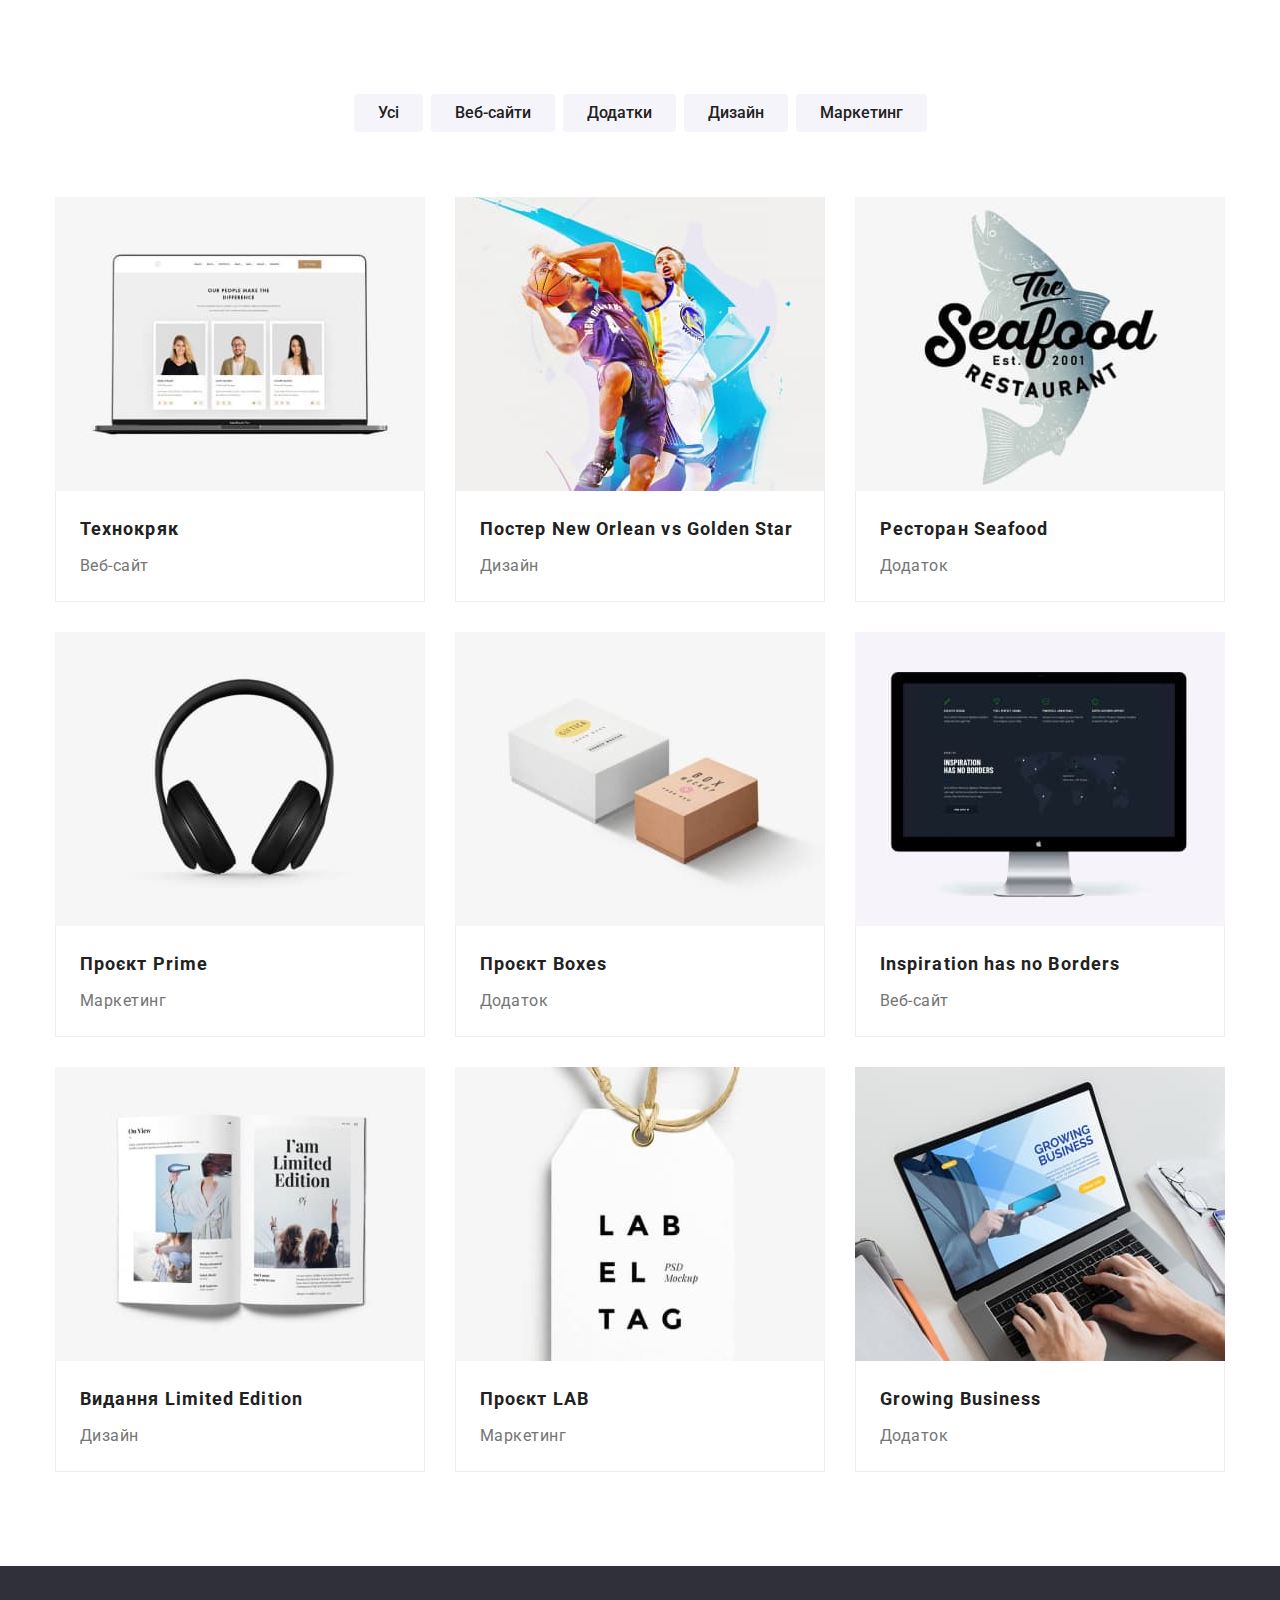
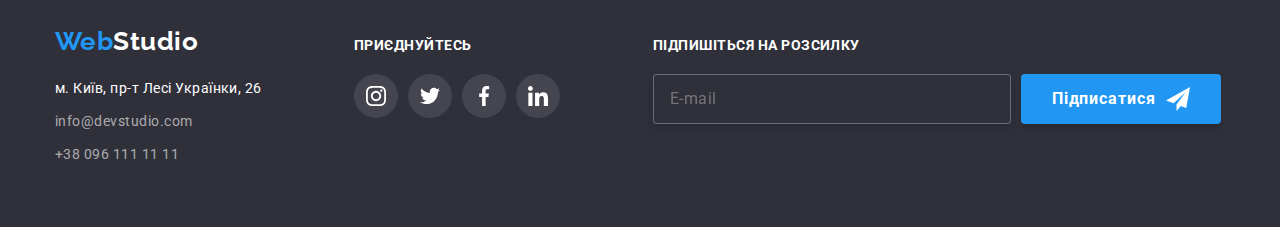
==== commit fdfe98e9: "Замінив картинки та доробив футер" ====
--- a/portfolio.html
+++ b/portfolio.html
@@ -64,7 +64,15 @@
                 <li class="portfolios__item">
                     <a href="" class="portfolios__link" target="_blank">
                         <div class="activ__inner">
-                            <img src="./images/work1.jpg" alt="Технокряк" width="370">
+                            <picture>
+                                <source srcset="./images/desc/portfolio1@1x.jpg 1x, ./images/desc/portfolio1@2x.jpg 2x" media="(min-width:1200px)">
+                            
+                                <source srcset="./images/tabl/portfolio1@1x.jpg 1x, ./images/tabl/portfolio1@2x.jpg 2x" media="(min-width:768px)">
+                            
+                                <source srcset="./images/mob/portfolio1-1@.jpg 1x, ./images/mob/portfolio1-2@.jpg 2x" media="(max-width:767px)">
+                            
+                                <img src="./images/desc/portfolio1@1x.jpg" alt="">
+                            </picture>
                             <p class="activ__text">Ресурс пропонує комплексні пропозиції з різним рівнем функціоналу та сервісів. Все це дозволить відвідувачу отримати
                             вичерпні відомості про компанію чи приватну особу.</p>
                         </div>
@@ -78,7 +86,15 @@
                 <li class="portfolios__item">
                     <a href="" class="portfolios__link" target="_blank">                    
                         <div class="activ__inner">
-                            <img src="./images/p/portfolio1.jpg" alt="Постер New Orlean vs Golden Star" width="370">
+                            <picture>
+                                <source srcset="./images/desc/portfolio2@1x.jpg 1x, ./images/desc/portfolio2@2x.jpg 2x" media="(min-width:1200px)">
+                            
+                                <source srcset="./images/tabl/portfolio2@1x.jpg 1x, ./images/tabl/portfolio2@2x.jpg 2x" media="(min-width:768px)">
+                            
+                                <source srcset="./images/mob/portfolio2-1@.jpg 1x, ./images/mob/portfolio2-2@.jpg 2x" media="(max-width:767px)">
+                            
+                                <img src="./images/desc/portfolio2@1x.jpg" alt="">
+                            </picture>
                             <p class="activ__text">Ресурс пропонує комплексні пропозиції з різним рівнем функціоналу та сервісів. Все це дозволить
                             відвідувачу отримати вичерпні відомості про компанію чи приватну особу.</p>
                         </div>
@@ -92,7 +108,15 @@
                 <li class="portfolios__item">
                     <a href="" class="portfolios__link" target="_blank">
                         <div class="activ__inner">
-                            <img src="./images/p/portfolio3.jpg" alt="Ресторан Seafood" width="370">
+                            <picture>
+                                <source srcset="./images/desc/portfolio3@1x.jpg 1x, ./images/desc/portfolio3@2x.jpg 2x" media="(min-width:1200px)">
+                            
+                                <source srcset="./images/tabl/portfolio3@1x.jpg 1x, ./images/tabl/portfolio3@2x.jpg 2x" media="(min-width:768px)">
+                            
+                                <source srcset="./images/mob/portfolio3-1@.jpg 1x, ./images/mob/portfolio3-2@.jpg 2x" media="(max-width:767px)">
+                            
+                                <img src="./images/desc/portfolio3@1x.jpg" alt="">
+                            </picture>
                             <p class="activ__text">Ресурс пропонує комплексні пропозиції з різним рівнем функціоналу та сервісів. Все це дозволить
                             відвідувачу отримати вичерпні відомості про компанію чи приватну особу.</p>
                         </div>
@@ -106,7 +130,15 @@
                 <li class="portfolios__item">
                     <a href="" class="portfolios__link" target="_blank">
                         <div class="activ__inner">
-                            <img src="./images/p/portfolio4.jpg" alt="Проєкт Prime" width="370">
+                            <picture>
+                                <source srcset="./images/desc/portfolio4@1x.jpg 1x, ./images/desc/portfolio4@2x.jpg 2x" media="(min-width:1200px)">
+                            
+                                <source srcset="./images/tabl/portfolio4@1x.jpg 1x, ./images/tabl/portfolio4@2x.jpg 2x" media="(min-width:768px)">
+                            
+                                <source srcset="./images/mob/portfolio4-1@.jpg 1x, ./images/mob/portfolio4-2@.jpg 2x" media="(max-width:767px)">
+                            
+                                <img src="./images/desc/portfolio4@1x.jpg" alt="">
+                            </picture>
                             <p class="activ__text">Ресурс пропонує комплексні пропозиції з різним рівнем функціоналу та сервісів. Все це дозволить
                             відвідувачу отримати вичерпні відомості про компанію чи приватну особу.</p>
                         </div>
@@ -120,7 +152,15 @@
                 <li class="portfolios__item">
                     <a href="" class="portfolios__link" target="_blank">
                         <div class="activ__inner">
-                            <img src="./images/p/portfolio5.jpg" alt="Проєкт Boxes" width="370">
+                            <picture>
+                                <source srcset="./images/desc/portfolio5@1x.jpg 1x, ./images/desc/portfolio5@2x.jpg 2x" media="(min-width:1200px)">
+                            
+                                <source srcset="./images/tabl/portfolio5@1x.jpg 1x, ./images/tabl/portfolio5@2x.jpg 2x" media="(min-width:768px)">
+                            
+                                <source srcset="./images/mob/portfolio5-1@.jpg 1x, ./images/mob/portfolio5-2@.jpg 2x" media="(max-width:767px)">
+                            
+                                <img src="./images/desc/portfolio5@1x.jpg" alt="">
+                            </picture>
                             <p class="activ__text">Ресурс пропонує комплексні пропозиції з різним рівнем функціоналу та сервісів. Все це дозволить
                             відвідувачу отримати вичерпні відомості про компанію чи приватну особу.</p>
                         </div>
@@ -134,7 +174,15 @@
                 <li class="portfolios__item">
                     <a href="" class="portfolios__link" target="_blank">
                         <div class="activ__inner">
-                            <img src="./images/p/portfolio6.jpg" alt="Inspiration has no Borders" width="370">
+                            <picture>
+                                <source srcset="./images/desc/portfolio6@1x.jpg 1x, ./images/desc/portfolio6@2x.jpg 2x" media="(min-width:1200px)">
+                            
+                                <source srcset="./images/tabl/portfolio6@1x.jpg 1x, ./images/tabl/portfolio6@2x.jpg 2x" media="(min-width:768px)">
+                            
+                                <source srcset="./images/mob/portfolio6-1@.jpg 1x, ./images/mob/portfolio6-2@.jpg 2x" media="(max-width:767px)">
+                            
+                                <img src="./images/desc/portfolio6@1x.jpg" alt="">
+                            </picture>
                             <p class="activ__text">Ресурс пропонує комплексні пропозиції з різним рівнем функціоналу та сервісів. Все це дозволить
                             відвідувачу отримати вичерпні відомості про компанію чи приватну особу.</p>
                         </div>
@@ -148,7 +196,15 @@
                 <li class="portfolios__item">
                     <a href="" class="portfolios__link" target="_blank">
                         <div class="activ__inner">
-                            <img src="./images/p/portfolio7.jpg" alt="Видання Limited Edition" width="370">
+                            <picture>
+                                <source srcset="./images/desc/portfolio7@1x.jpg 1x, ./images/desc/portfolio7@2x.jpg 2x" media="(min-width:1200px)">
+                            
+                                <source srcset="./images/tabl/portfolio7@1x.jpg 1x, ./images/tabl/portfolio7@2x.jpg 2x" media="(min-width:768px)">
+                            
+                                <source srcset="./images/mob/portfolio7-1@.jpg 1x, ./images/mob/portfolio7-2@.jpg 2x" media="(max-width:767px)">
+                            
+                                <img src="./images/desc/portfolio7@1x.jpg" alt="">
+                            </picture>
                             <p class="activ__text">Ресурс пропонує комплексні пропозиції з різним рівнем функціоналу та сервісів. Все це дозволить
                             відвідувачу отримати вичерпні відомості про компанію чи приватну особу.</p>
                         </div>
@@ -162,7 +218,15 @@
                 <li class="portfolios__item">
                     <a href="" class="portfolios__link" target="_blank">
                         <div class="activ__inner">
-                            <img src="./images/p/portfolio8.jpg" alt="Проєкт LAB" width="370">
+                            <picture>
+                                <source srcset="./images/desc/portfolio8@1x.jpg 1x, ./images/desc/portfolio8@2x.jpg 2x" media="(min-width:1200px)">
+                            
+                                <source srcset="./images/tabl/portfolio8@1x.jpg 1x, ./images/tabl/portfolio8@2x.jpg 2x" media="(min-width:768px)">
+                            
+                                <source srcset="./images/mob/portfolio8-1@.jpg 1x, ./images/mob/portfolio8-2@.jpg 2x" media="(max-width:767px)">
+                            
+                                <img src="./images/desc/portfolio8@1x.jpg" alt="">
+                            </picture>
                             <p class="activ__text">Ресурс пропонує комплексні пропозиції з різним рівнем функціоналу та сервісів. Все це дозволить
                             відвідувачу отримати вичерпні відомості про компанію чи приватну особу.</p>
                         </div>
@@ -176,7 +240,15 @@
                 <li class="portfolios__item">
                     <a href="" class="portfolios__link" target="_blank">
                        <div class="activ__inner">
-                        <img src="./images/p/portfolio9.jpg" alt="Growing Business" width="370">
+                        <picture>
+                            <source srcset="./images/desc/portfolio9@1x.jpg 1x, ./images/desc/portfolio9@2x.jpg 2x" media="(min-width:1200px)">
+                        
+                            <source srcset="./images/tabl/portfolio9@1x.jpg 1x, ./images/tabl/portfolio9@2x.jpg 2x" media="(min-width:768px)">
+                        
+                            <source srcset="./images/mob/portfolio9-1@.jpg 1x, ./images/mob/portfolio9-2@.jpg 2x" media="(max-width:767px)">
+                        
+                            <img src="./images/desc/portfolio9@1x.jpg" alt="">
+                        </picture>
                         <p class="activ__text">Ресурс пропонує комплексні пропозиції з різним рівнем функціоналу та сервісів. Все це дозволить
                         відвідувачу отримати вичерпні відомості про компанію чи приватну особу.</p>
                        </div>
@@ -190,62 +262,68 @@
         </section>
     </main>
 
-<!-- <footer class="footer">
+<footer class="footer">
     <div class="footer__wrap container">
-        <div class="footer__inner">
-            <a class="logo" href="./index.html">Web<samp class="logo logo__footer">Studio</samp></a>
-
-            <address class="address">
-                <ul class="address__list">
-                    <li class="address__item--maps">
-                        <a class="address__link address__link--maps"
-                            href="https://www.google.com/maps/place/%D0%B1%D1%83%D0%BB%D1%8C%D0%B2%D0%B0%D1%80+%D0%9B%D0%B5%D1%81%D1%96+%D0%A3%D0%BA%D1%80%D0%B0%D1%97%D0%BD%D0%BA%D0%B8,+26,+%D0%9A%D0%B8%D1%97%D0%B2,+02000/@50.4266042,30.5366785,17.25z/data=!4m5!3m4!1s0x40d4cf0e033ecbe9:0x57a4dffefec77da0!8m2!3d50.4265807!4d30.5383858"
-                            target="_blank" rel="noopener noreferrer">м. Київ, пр-т Лесі Українки, 26</a>
-                    </li>
-                    <li class="address__item">
-                        <a class="address__link" href="mailto:info@devstudio.com">info@devstudio.com</a>
-                    </li>
-                    <li class="address__item">
-                        <a class="address__link" href="tel:+380961111111">+38 096 111 11 11</a>
+        <div class="footer__row">
+            <div class="footer__inner">
+                <a class="logo" href="./index.html">Web<samp class="logo logo__footer">Studio</samp></a>
+
+                <address class="address">
+                    <ul class="address__list">
+                        <li class="address__item--maps">
+                            <a class="address__link address__link--maps"
+                                href="https://www.google.com/maps/place/%D0%B1%D1%83%D0%BB%D1%8C%D0%B2%D0%B0%D1%80+%D0%9B%D0%B5%D1%81%D1%96+%D0%A3%D0%BA%D1%80%D0%B0%D1%97%D0%BD%D0%BA%D0%B8,+26,+%D0%9A%D0%B8%D1%97%D0%B2,+02000/@50.4266042,30.5366785,17.25z/data=!4m5!3m4!1s0x40d4cf0e033ecbe9:0x57a4dffefec77da0!8m2!3d50.4265807!4d30.5383858"
+                                target="_blank" rel="noopener noreferrer">м. Київ, пр-т Лесі Українки, 26</a>
+                        </li>
+                        <li class="address__item">
+                            <a class="address__link" href="mailto:info@devstudio.com">info@devstudio.com</a>
+                        </li>
+                        <li class="address__item">
+                            <a class="address__link" href="tel:+380961111111">+38 096 111 11 11</a>
+                        </li>
+                    </ul>
+                </address>
+            </div>
+            <div class="join__inner">
+                <h3 class="footer__title">приєднуйтесь</h3>
+                <ul class="join__list">
+                    <li class="socials__item">
+                        <a href="https://www.instagram.com/" class="socials__link socials__link--changes"
+                            target="_blank">
+                            <svg class="socials__icon socials__icon--changes" width="20" height="20">
+                                <use href="./images/icons.svg#instagram"></use>
+                            </svg>
+                        </a>
+                    </li>
+
+                    <li class="socials__item">
+                        <a href="https://twitter.com/?lang=uk" class="socials__link socials__link--changes"
+                            target="_blank">
+                            <svg class="socials__icon socials__icon--changes" width="20" height="20">
+                                <use href="./images/icons.svg#twitter"></use>
+                            </svg>
+                        </a>
+                    </li>
+
+                    <li class="socials__item">
+                        <a href="https://www.facebook.com/" class="socials__link socials__link--changes"
+                            target="_blank">
+                            <svg class="socials__icon socials__icon--changes" width="20" height="20">
+                                <use href="./images/icons.svg#facebook"></use>
+                            </svg>
+                        </a>
+                    </li>
+
+                    <li class="socials__item">
+                        <a href="https://www.linkedin.com/" class="socials__link socials__link--changes"
+                            target="_blank">
+                            <svg class="socials__icon socials__icon--changes" width="20" height="20">
+                                <use href="./images/icons.svg#linkedin"></use>
+                            </svg>
+                        </a>
                     </li>
                 </ul>
-            </address>
-        </div>
-        <div class="join__inner">
-            <h3 class="footer__title">приєднуйтесь</h3>
-            <ul class="join__list">
-                <li class="socials__item">
-                    <a href="https://www.instagram.com/" class="socials__link socials__link--changes" target="_blank">
-                        <svg class="socials__icon socials__icon--changes" width="20" height="20">
-                            <use href="./images/icons.svg#instagram"></use>
-                        </svg>
-                    </a>
-                </li>
-
-                <li class="socials__item">
-                    <a href="https://twitter.com/?lang=uk" class="socials__link socials__link--changes" target="_blank">
-                        <svg class="socials__icon socials__icon--changes" width="20" height="20">
-                            <use href="./images/icons.svg#twitter"></use>
-                        </svg>
-                    </a>
-                </li>
-
-                <li class="socials__item">
-                    <a href="https://www.facebook.com/" class="socials__link socials__link--changes" target="_blank">
-                        <svg class="socials__icon socials__icon--changes" width="20" height="20">
-                            <use href="./images/icons.svg#facebook"></use>
-                        </svg>
-                    </a>
-                </li>
-
-                <li class="socials__item">
-                    <a href="https://www.linkedin.com/" class="socials__link socials__link--changes" target="_blank">
-                        <svg class="socials__icon socials__icon--changes" width="20" height="20">
-                            <use href="./images/icons.svg#linkedin"></use>
-                        </svg>
-                    </a>
-                </li>
-            </ul>
+            </div>
         </div>
 
         <div class="subscription__inner">
@@ -263,7 +341,7 @@
         </div>
 
     </div>
-</footer> -->
+</footer>
 
 </body>
 </html>--- a/css/main.min.css
+++ b/css/main.min.css
@@ -1 +1 @@
-:root{--primary-text-color: #212121;--title-text-color: #757575;--accnent-color: #2196F3;--primary-white-color: #FFFFFF;--cubic-time: 250ms cubic-bezier(0.4, 0, 0.2, 1)}ul{list-style:none;padding:0;margin:0}a{text-decoration:none;color:inherit}h1,h2,h3,h4,h5,h6{margin:0}p{margin:0}address{font-style:normal}button{font-family:inherit;padding:0;margin:0}img{display:block;max-width:100%;height:auto}html{-webkit-box-sizing:border-box;box-sizing:border-box}*,*::before,*::after{-webkit-box-sizing:inherit;box-sizing:inherit}body{background-color:var(--primary-white-color);color:var(--title-text-color);font-family:"Roboto",sans-serif;letter-spacing:.03em}.container{width:100%;padding-left:15px;padding-right:15px;margin-left:auto;margin-right:auto}@media screen and (min-width: 480px){.container{width:480px}}@media screen and (min-width: 768px){.container{width:768px}}@media screen and (min-width: 1200px){.container{width:1200px}}.section{padding-top:60px;padding-bottom:60px}@media screen and (min-width: 1200px){.section{padding-top:94px;padding-bottom:94px}}.section__padding{padding-top:0;padding-bottom:94px}.section__title{margin-top:0;margin-bottom:30px;color:var(--primary-text-color);font-weight:700;font-size:28px;line-height:1.17;text-align:center}@media screen and (min-width: 1200px){.section__title{font-size:36px;margin-bottom:50px}}.footer__title{margin-bottom:20px;font-weight:700;font-size:14px;line-height:1.14;text-transform:uppercase;color:var(--primary-white-color)}.visually__hidden{position:absolute;white-space:nowrap;width:1px;height:1px;overflow:hidden;border:0;padding:0;clip:rect(0 0 0 0);-webkit-clip-path:inset(50%);clip-path:inset(50%);margin:-1px}.header{border:1px solid #ececec}.header__wrap{display:-webkit-box;display:-ms-flexbox;display:flex;-webkit-box-align:center;-ms-flex-align:center;align-items:center;padding-left:10px}.header__navigation{display:-webkit-box;display:-ms-flexbox;display:flex;-webkit-box-pack:center;-ms-flex-pack:center;justify-content:center;-webkit-box-align:center;-ms-flex-align:center;align-items:center}.site-nav{display:-webkit-box;display:-ms-flexbox;display:flex}.site-nav__item{position:relative}.site-nav__item:not(:last-child){margin-right:50px}.site-nav__link{display:block;padding-top:32px;padding-bottom:32px;color:var(--primary-text-color);font-weight:500;font-size:14px;line-height:1.14;letter-spacing:.02em;text-decoration:none;-webkit-transition:color var(--cubic-time);-o-transition:color var(--cubic-time);transition:color var(--cubic-time)}.site-nav__link:hover,.site-nav__link:focus{color:var(--accnent-color)}.site-nav__link::after{content:"";position:absolute;left:0;bottom:-1px;width:100%;height:4px;border-radius:2px;background-color:var(--accnent-color);opacity:0;-webkit-transition:opacity var(--cubic-time);-o-transition:opacity var(--cubic-time);transition:opacity var(--cubic-time)}.site-nav__link:hover::after,.site-nav__link:focus::after{opacity:1}.current::before{content:"";position:absolute;left:0;bottom:-1px;width:100%;height:4px;border-radius:2px;background-color:var(--accnent-color)}.site-nav__link.current{color:var(--accnent-color)}.aside{display:-webkit-box;display:-ms-flexbox;display:flex;margin-left:auto}.aside__item:not(:last-child){margin-right:30px}.aside__icon{fill:currentColor;margin-right:10px}.aside__link{color:var(--title-text-color);font-weight:500;font-size:14px;line-height:1.14;letter-spacing:.02em;padding:32px 0;display:-webkit-box;display:-ms-flexbox;display:flex;-webkit-box-pack:center;-ms-flex-pack:center;justify-content:center;-webkit-box-align:center;-ms-flex-align:center;align-items:center;-webkit-transition:color var(--cubic-time);-o-transition:color var(--cubic-time);transition:color var(--cubic-time)}.aside__link:hover,.aside__link:focus{color:var(--accnent-color)}.logo{color:#2196f3;font-family:"Raleway",cursive;font-weight:700;font-size:26px;line-height:1.2;text-decoration:none}.logo__link{color:#000;margin-right:93px}.logo__footer{color:#fff}.button__primaru{display:inline-block;border:1px solid rgba(0,0,0,0);padding-top:9px;padding-bottom:9px;min-width:216px;color:var(--primary-white-color);background:#2196f3;-webkit-box-shadow:0px 4px 4px rgba(0,0,0,.15);box-shadow:0px 4px 4px rgba(0,0,0,.15);font-weight:700;font-size:16px;line-height:1.875;letter-spacing:.06em;border-radius:4px;text-align:center;cursor:pointer;-webkit-transition:background var(--cubic-time),-webkit-box-shadow var(--cubic-time);transition:background var(--cubic-time),-webkit-box-shadow var(--cubic-time);-o-transition:background var(--cubic-time),box-shadow var(--cubic-time);transition:background var(--cubic-time),box-shadow var(--cubic-time);transition:background var(--cubic-time),box-shadow var(--cubic-time),-webkit-box-shadow var(--cubic-time)}.button__primaru--submit{display:block;margin:0 auto;margin-top:30px;min-width:200px}.button__primaru--subscription{display:-webkit-box;display:-ms-flexbox;display:flex;-webkit-box-pack:center;-ms-flex-pack:center;justify-content:center;-webkit-box-align:center;-ms-flex-align:center;align-items:center;margin:0 auto;margin-left:12px;min-width:200px}.button__icon{margin-left:10px}.button__primaru:hover,.button__primaru:focus{background:#188ce8;-webkit-box-shadow:0px 4px 4px rgba(0,0,0,.15);box-shadow:0px 4px 4px rgba(0,0,0,.15)}.button{font-family:"Roboto",sans-serif;display:inline-block;padding-top:5px;padding-bottom:5px;padding-left:23px;padding-right:23px;color:var(--primary-text-color);background-color:#f5f4fa;font-weight:500;font-size:16px;line-height:1.625;border-radius:4px;border:1px solid rgba(0,0,0,0);text-decoration:none;cursor:pointer;-webkit-transition:color var(--cubic-time),background-color var(--cubic-time),-webkit-box-shadow var(--cubic-time);transition:color var(--cubic-time),background-color var(--cubic-time),-webkit-box-shadow var(--cubic-time);-o-transition:color var(--cubic-time),background-color var(--cubic-time),box-shadow var(--cubic-time);transition:color var(--cubic-time),background-color var(--cubic-time),box-shadow var(--cubic-time);transition:color var(--cubic-time),background-color var(--cubic-time),box-shadow var(--cubic-time),-webkit-box-shadow var(--cubic-time)}.button:hover,.button:focus{color:var(--primary-white-color);background-color:var(--accnent-color);-webkit-box-shadow:0px 3px 1px rgba(0,0,0,.1),0px 1px 2px rgba(0,0,0,.08),0px 2px 2px rgba(0,0,0,.12);box-shadow:0px 3px 1px rgba(0,0,0,.1),0px 1px 2px rgba(0,0,0,.08),0px 2px 2px rgba(0,0,0,.12)}.socials__list{display:-webkit-box;display:-ms-flexbox;display:flex;-webkit-box-pack:center;-ms-flex-pack:center;justify-content:center;-webkit-box-align:center;-ms-flex-align:center;align-items:center;margin-bottom:30px}.socials__item:not(:last-child){margin-right:10px}.socials__link{width:44px;height:44px;border:none;display:-webkit-box;display:-ms-flexbox;display:flex;-webkit-box-align:center;-ms-flex-align:center;align-items:center;-webkit-box-pack:center;-ms-flex-pack:center;justify-content:center;border-radius:50%;color:#afb1b8;-webkit-transition:color var(--cubic-time),background-color var(--cubic-time);-o-transition:color var(--cubic-time),background-color var(--cubic-time);transition:color var(--cubic-time),background-color var(--cubic-time)}.socials__link:hover,.socials__link:focus{color:var(--primary-white-color);background-color:var(--accnent-color)}.socials__link--changes{background-color:rgba(255,255,255,.1)}.socials__icon{fill:currentColor}.socials__icon--changes{fill:#fff}.hero__title{color:var(--primary-white-color);font-weight:900;font-size:44px;line-height:1.36;letter-spacing:.06em;text-transform:uppercase;max-width:696px;margin:0 auto;margin-bottom:30px;text-align:center}.hero{display:block;background:#2f303a;text-align:center;padding-top:200px;padding-bottom:200px}.hero__overlay{max-width:1600px;height:600px;margin-left:auto;margin-right:auto;outline:1px solid #c4c4c4;background-image:-webkit-gradient(linear, left top, right top, from(rgba(47, 48, 58, 0.4)), to(rgba(47, 48, 58, 0.4))),url(../images/hero.jpg);background-image:-o-linear-gradient(left, rgba(47, 48, 58, 0.4), rgba(47, 48, 58, 0.4)),url(../images/hero.jpg);background-image:linear-gradient(to right, rgba(47, 48, 58, 0.4), rgba(47, 48, 58, 0.4)),url(../images/hero.jpg);background-repeat:no-repeat;background-position:center;background-size:cover}.features__list{-ms-flex-wrap:wrap;flex-wrap:wrap}@media screen and (min-width: 768px){.features__list{display:-webkit-box;display:-ms-flexbox;display:flex;margin:-15px}}@media screen and (max-width: 767px){.features__item:not(:last-child){margin-bottom:30px}}@media screen and (min-width: 768px){.features__item{margin:15px;width:calc((100% - 60px)/2)}}@media screen and (min-width: 1200px){.features__item{margin:15px;width:calc((100% - 120px)/4)}}.features__inner{display:-webkit-box;display:-ms-flexbox;display:flex;-webkit-box-align:center;-ms-flex-align:center;align-items:center;border:none;height:120px;background-color:#f5f4fa}.features__icon{margin:0 auto;fill:currentColor}.features__title{margin-top:30px;margin-bottom:10px;color:var(--primary-text-color);font-weight:700;font-size:14px;line-height:1.14}.features__text{margin:0;font-weight:400;font-size:14px;line-height:1.71}@media screen and (max-width: 1199px){.work{display:none}}.work__list{display:-webkit-box;display:-ms-flexbox;display:flex}.work__item{position:relative;width:calc((100% - 60px)/3);margin-right:30px}.work__item:nth-child(3n){margin-right:0}.work__text{position:absolute;width:100%;bottom:0;font-weight:700;font-size:14px;line-height:1.143;text-align:center;text-transform:uppercase;color:var(--primary-white-color);padding:27px 0;background:rgba(47,48,58,.8)}.team{background:#f5f4fa}.team__list{-ms-flex-wrap:wrap;flex-wrap:wrap}@media screen and (min-width: 768px){.team__list{display:-webkit-box;display:-ms-flexbox;display:flex;margin:-15px}}.team__item{background:#fff;-webkit-box-shadow:0px 1px 3px rgba(0,0,0,.12),0px 1px 1px rgba(0,0,0,.14),0px 2px 1px rgba(0,0,0,.2);box-shadow:0px 1px 3px rgba(0,0,0,.12),0px 1px 1px rgba(0,0,0,.14),0px 2px 1px rgba(0,0,0,.2);border-radius:0px 0px 4px 4px}@media screen and (max-width: 767px){.team__item:not(:last-child){margin-bottom:30px}}@media screen and (min-width: 768px){.team__item{margin:15px;width:calc((100% - 60px)/2)}}@media screen and (min-width: 1200px){.team__item{margin:15px;width:calc((100% - 120px)/4)}}.team__title{margin-top:30px;margin-bottom:0;font-weight:500;font-size:16px;line-height:1.19;color:var(--primary-text-color);text-align:center}.team__text{margin-top:10px;margin-bottom:18px;font-weight:400;font-size:16px;line-height:1.19;text-align:center}.firm__list{display:-webkit-box;display:-ms-flexbox;display:flex;-ms-flex-wrap:wrap;flex-wrap:wrap;margin:-15px}.firm__item{display:-webkit-box;display:-ms-flexbox;display:flex;height:92px;margin:15px;width:calc((100% - 60px)/2)}@media screen and (min-width: 768px){.firm__item{width:calc((100% - 90px)/3)}}@media screen and (min-width: 1200px){.firm__item{width:calc((100% - 180px)/6)}}.firm__link{width:100%;display:-webkit-box;display:-ms-flexbox;display:flex;-webkit-box-align:center;-ms-flex-align:center;align-items:center;-webkit-box-pack:center;-ms-flex-pack:center;justify-content:center;border:1px solid #afb1b8;border-radius:4px;color:#afb1b8;-webkit-transition:border var(--cubic-time),color var(--cubic-time);-o-transition:border var(--cubic-time),color var(--cubic-time);transition:border var(--cubic-time),color var(--cubic-time)}.firm__link:hover,.firm__link:focus{border:1px solid var(--accnent-color);color:var(--accnent-color)}.firm__icon{fill:currentColor}.footer{background:#2f303a;padding-top:60px;padding-bottom:60px}.footer__wrap{display:-webkit-box;display:-ms-flexbox;display:flex;-webkit-box-align:baseline;-ms-flex-align:baseline;align-items:baseline}.footer__inner{display:-webkit-box;display:-ms-flexbox;display:flex;-webkit-box-orient:vertical;-webkit-box-direction:normal;-ms-flex-direction:column;flex-direction:column}.address{display:-webkit-box;display:-ms-flexbox;display:flex;-webkit-box-orient:vertical;-webkit-box-direction:normal;-ms-flex-direction:column;flex-direction:column}.address__link{font-style:normal;font-weight:400;font-size:14px;line-height:1.71;color:rgba(255,255,255,.6);text-decoration:none;-webkit-transition:color var(--cubic-time);-o-transition:color var(--cubic-time);transition:color var(--cubic-time)}.address__link--maps{color:var(--primary-white-color)}.address__item--maps{margin-top:20px}.address__item{margin-top:9px}.address__link:hover,.address__link:focus{color:var(--accnent-color)}.join__inner{display:-webkit-box;display:-ms-flexbox;display:flex;-webkit-box-orient:vertical;-webkit-box-direction:normal;-ms-flex-direction:column;flex-direction:column;margin-left:92px}.join__list{display:-webkit-box;display:-ms-flexbox;display:flex}.subscription__inner{margin-left:93px}.subscription__form{display:-webkit-box;display:-ms-flexbox;display:flex}.subscription__input{display:block;padding:15px 16px;width:358px;height:50px;border:1px solid rgba(255,255,255,.3);-webkit-filter:drop-shadow(0px 4px 4px rgba(0, 0, 0, 0.15));filter:drop-shadow(0px 4px 4px rgba(0, 0, 0, 0.15));border-radius:4px;outline:navy;-webkit-transition:border-color var(--cubic-time);-o-transition:border-color var(--cubic-time);transition:border-color var(--cubic-time);font-size:16px;line-height:1.25;letter-spacing:.03em;color:var(--primary-white-color);background:#2f303a}.subscription__input:focus{border-color:var(--accnent-color)}.filter__list{display:-webkit-box;display:-ms-flexbox;display:flex;-webkit-box-pack:center;-ms-flex-pack:center;justify-content:center;margin-bottom:30px;-ms-flex-wrap:wrap;flex-wrap:wrap}@media screen and (min-width: 1200px){.filter__list{margin-bottom:50px}}.filter__item:not(:last-child){margin-right:8px;margin-bottom:15px}.filter__item:not(:last-child):nth-child(4n){margin-bottom:0}.portfolios__list{-ms-flex-wrap:wrap;flex-wrap:wrap}@media screen and (min-width: 768px){.portfolios__list{display:-webkit-box;display:-ms-flexbox;display:flex;margin:-15px}}@media screen and (max-width: 767px){.portfolios__item:not(:last-child){margin-bottom:30px}}@media screen and (min-width: 768px){.portfolios__item{margin:15px;width:calc((100% - 60px)/2)}}@media screen and (min-width: 1200px){.portfolios__item{margin:15px;width:calc((100% - 90px)/3)}}.portfolios__link{display:block;-webkit-transition:-webkit-box-shadow var(--cubic-time);transition:-webkit-box-shadow var(--cubic-time);-o-transition:box-shadow var(--cubic-time);transition:box-shadow var(--cubic-time);transition:box-shadow var(--cubic-time), -webkit-box-shadow var(--cubic-time)}.portfolios__link:hover,.portfolios__link:focus{-webkit-box-shadow:0px 1px 1px rgba(0,0,0,.12),0px 4px 4px rgba(0,0,0,.06),1px 4px 6px rgba(0,0,0,.16);box-shadow:0px 1px 1px rgba(0,0,0,.12),0px 4px 4px rgba(0,0,0,.06),1px 4px 6px rgba(0,0,0,.16)}.activ__inner{position:relative;overflow:hidden}.activ__text{position:absolute;height:100%;top:0;left:0;padding:63px 24px;font-weight:400;font-size:18px;line-height:1.55;color:var(--primary-white-color);display:-webkit-box;display:-ms-flexbox;display:flex;background:rgba(33,150,243,.9);-webkit-transform:translateY(100%);-ms-transform:translateY(100%);transform:translateY(100%);-webkit-transition:-webkit-transform var(--cubic-time);transition:-webkit-transform var(--cubic-time);-o-transition:transform var(--cubic-time);transition:transform var(--cubic-time);transition:transform var(--cubic-time), -webkit-transform var(--cubic-time)}.portfolios__link:hover .activ__text,.portfolios__link:focus .activ__text{-webkit-transform:translateY(0);-ms-transform:translateY(0);transform:translateY(0)}.portfolios__inner{padding-top:20px;border:1px solid #eee;border-top:0}.portfolios__title{margin-bottom:4px;margin-left:24px;color:var(--primary-text-color);font-weight:700;font-size:18px;line-height:2;letter-spacing:.06em}.portfolios__text{margin-bottom:20px;margin-left:24px;font-weight:400;font-size:16px;line-height:1.875}.backdrop{position:fixed;top:0;left:0;right:0;bottom:0;overflow-y:auto;overflow-x:hidden;width:100%;height:100%;z-index:10;background-color:rgba(0,0,0,.2);-webkit-transition:visibility var(--cubic-time),opacity var(--cubic-time);-o-transition:visibility var(--cubic-time),opacity var(--cubic-time);transition:visibility var(--cubic-time),opacity var(--cubic-time)}.backdrop.is-hidden{visibility:hidden;opacity:0;pointer-events:none}.backdrop.is-hidden .modal__wrap{-webkit-transform:scale(1.3);-ms-transform:scale(1.3);transform:scale(1.3)}.modal{min-height:100vh;display:-webkit-box;display:-ms-flexbox;display:flex;-webkit-box-pack:center;-ms-flex-pack:center;justify-content:center;-webkit-box-align:center;-ms-flex-align:center;align-items:center;position:-webkit-sticky;position:sticky;width:100%}.modal__wrap{position:relative;width:528px;background-color:#fff;-webkit-box-shadow:0px 1px 3px rgba(0,0,0,.12),0px 1px 1px rgba(0,0,0,.14),0px 2px 1px rgba(0,0,0,.2);box-shadow:0px 1px 3px rgba(0,0,0,.12),0px 1px 1px rgba(0,0,0,.14),0px 2px 1px rgba(0,0,0,.2);border-radius:4px;-webkit-transform:scale(1);-ms-transform:scale(1);transform:scale(1);-webkit-transition:-webkit-transform var(--cubic-time);transition:-webkit-transform var(--cubic-time);-o-transition:transform var(--cubic-time);transition:transform var(--cubic-time);transition:transform var(--cubic-time), -webkit-transform var(--cubic-time)}.button__close{position:absolute;top:8px;right:8px;padding:0;display:-webkit-box;display:-ms-flexbox;display:flex;-webkit-box-pack:center;-ms-flex-pack:center;justify-content:center;-webkit-box-align:center;-ms-flex-align:center;align-items:center;width:30px;height:30px;border-radius:50%;border:1px solid rgba(0,0,0,.1);background-color:#fff;cursor:pointer}.modal__icon{fill:currentColor;-webkit-transition:color var(--cubic-time);-o-transition:color var(--cubic-time);transition:color var(--cubic-time)}.button__close:hover,.button__close:focus{color:var(--accnent-color)}.form{width:100%;padding:40px}.form__field{position:relative;display:-webkit-box;display:-ms-flexbox;display:flex;-webkit-box-orient:vertical;-webkit-box-direction:normal;-ms-flex-direction:column;flex-direction:column;margin-bottom:10px}.form__text{display:-webkit-box;display:-ms-flexbox;display:flex;-webkit-box-pack:center;-ms-flex-pack:center;justify-content:center;font-weight:700;font-size:20px;line-height:23px;margin-bottom:12px;color:var(--primary-text-color)}.form__label{margin-bottom:4px;font-size:12px;line-height:1.17;letter-spacing:.01em;color:#757575}.form__input{display:block;padding:12px;padding-left:42px;width:100%;height:40px;border:1px solid rgba(33,33,33,.2);border-radius:4px;outline:navy;-webkit-transition:border-color var(--cubic-time);-o-transition:border-color var(--cubic-time);transition:border-color var(--cubic-time);font-size:12px;line-height:1.17;letter-spacing:.01em;color:var(--primary-text-color)}.form__input:focus{border-color:var(--accnent-color)}.form__icon{position:absolute;top:50%;left:12px;-webkit-transition:fill var(--cubic-time);-o-transition:fill var(--cubic-time);transition:fill var(--cubic-time)}.form__input:focus+.form__icon{fill:var(--accnent-color)}.form__textarea{height:120px;resize:none;outline:navy;padding:12px 16px;border:1px solid rgba(33,33,33,.2);border-radius:4px;font-size:12px;line-height:1.17;letter-spacing:.01em;color:var(--primary-text-color);-webkit-transition:border-color var(--cubic-time);-o-transition:border-color var(--cubic-time);transition:border-color var(--cubic-time)}.form__textarea:focus{border-color:var(--accnent-color)}.form__textarea::-webkit-input-placeholder{font-size:12px;line-height:1.17;letter-spacing:.01em;color:rgba(117,117,117,.5)}.form__textarea::-moz-placeholder{font-size:12px;line-height:1.17;letter-spacing:.01em;color:rgba(117,117,117,.5)}.form__textarea:-ms-input-placeholder{font-size:12px;line-height:1.17;letter-spacing:.01em;color:rgba(117,117,117,.5)}.form__textarea::-ms-input-placeholder{font-size:12px;line-height:1.17;letter-spacing:.01em;color:rgba(117,117,117,.5)}.form__textarea::placeholder{font-size:12px;line-height:1.17;letter-spacing:.01em;color:rgba(117,117,117,.5)}.check__label{position:relative;margin-top:20px;display:-webkit-box;display:-ms-flexbox;display:flex;-webkit-box-pack:center;-ms-flex-pack:center;justify-content:center;-webkit-box-align:center;-ms-flex-align:center;align-items:center;font-family:"Roboto";font-size:14px;line-height:2;letter-spacing:.03em;color:#757575}.check__input{position:absolute;white-space:nowrap;width:1px;height:1px;overflow:hidden;border:0;padding:0;clip:rect(0 0 0 0);-webkit-clip-path:inset(50%);clip-path:inset(50%);margin:-1px}.check__link{margin-left:5px;text-decoration:underline;color:var(--accnent-color)}.check__icon{display:-webkit-box;display:-ms-flexbox;display:flex;width:16px;height:15px;margin-right:7px;border-radius:2px;border:2px solid #212121;-webkit-transition:background-color var(--cubic-time),border-color var(--cubic-time);-o-transition:background-color var(--cubic-time),border-color var(--cubic-time);transition:background-color var(--cubic-time),border-color var(--cubic-time)}.check__input:checked+.check__icon{border-color:var(--accnent-color);background-color:var(--accnent-color);background-image:url(../images/check.svg);background-size:contain;background-origin:border-box}/*# sourceMappingURL=main.min.css.map */+:root{--primary-text-color: #212121;--title-text-color: #757575;--accnent-color: #2196F3;--primary-white-color: #FFFFFF;--cubic-time: 250ms cubic-bezier(0.4, 0, 0.2, 1)}ul{list-style:none;padding:0;margin:0}a{text-decoration:none;color:inherit}h1,h2,h3,h4,h5,h6{margin:0}p{margin:0}address{font-style:normal}button{font-family:inherit;padding:0;margin:0}img{display:block;max-width:100%;height:auto}html{-webkit-box-sizing:border-box;box-sizing:border-box}*,*::before,*::after{-webkit-box-sizing:inherit;box-sizing:inherit}body{background-color:var(--primary-white-color);color:var(--title-text-color);font-family:"Roboto",sans-serif;letter-spacing:.03em}.container{width:100%;padding-left:15px;padding-right:15px;margin-left:auto;margin-right:auto}@media screen and (min-width: 480px){.container{width:480px}}@media screen and (min-width: 768px){.container{width:768px}}@media screen and (min-width: 1200px){.container{width:1200px}}.section{padding-top:60px;padding-bottom:60px}@media screen and (min-width: 1200px){.section{padding-top:94px;padding-bottom:94px}}.section__padding{padding-top:0;padding-bottom:94px}.section__title{margin-top:0;margin-bottom:30px;color:var(--primary-text-color);font-weight:700;font-size:28px;line-height:1.17;text-align:center}@media screen and (min-width: 1200px){.section__title{font-size:36px;margin-bottom:50px}}.footer__title{text-align:center;margin-bottom:20px;font-weight:700;font-size:14px;line-height:1.14;text-transform:uppercase;color:var(--primary-white-color)}.visually__hidden{position:absolute;white-space:nowrap;width:1px;height:1px;overflow:hidden;border:0;padding:0;clip:rect(0 0 0 0);-webkit-clip-path:inset(50%);clip-path:inset(50%);margin:-1px}.header{border:1px solid #ececec}.header__wrap{display:-webkit-box;display:-ms-flexbox;display:flex;-webkit-box-align:center;-ms-flex-align:center;align-items:center;padding-left:10px}.header__navigation{display:-webkit-box;display:-ms-flexbox;display:flex;-webkit-box-pack:center;-ms-flex-pack:center;justify-content:center;-webkit-box-align:center;-ms-flex-align:center;align-items:center}.site-nav{display:-webkit-box;display:-ms-flexbox;display:flex}.site-nav__item{position:relative}.site-nav__item:not(:last-child){margin-right:50px}.site-nav__link{display:block;padding-top:32px;padding-bottom:32px;color:var(--primary-text-color);font-weight:500;font-size:14px;line-height:1.14;letter-spacing:.02em;text-decoration:none;-webkit-transition:color var(--cubic-time);-o-transition:color var(--cubic-time);transition:color var(--cubic-time)}.site-nav__link:hover,.site-nav__link:focus{color:var(--accnent-color)}.site-nav__link::after{content:"";position:absolute;left:0;bottom:-1px;width:100%;height:4px;border-radius:2px;background-color:var(--accnent-color);opacity:0;-webkit-transition:opacity var(--cubic-time);-o-transition:opacity var(--cubic-time);transition:opacity var(--cubic-time)}.site-nav__link:hover::after,.site-nav__link:focus::after{opacity:1}.current::before{content:"";position:absolute;left:0;bottom:-1px;width:100%;height:4px;border-radius:2px;background-color:var(--accnent-color)}.site-nav__link.current{color:var(--accnent-color)}.aside{display:-webkit-box;display:-ms-flexbox;display:flex;margin-left:auto}.aside__item:not(:last-child){margin-right:30px}.aside__icon{fill:currentColor;margin-right:10px}.aside__link{color:var(--title-text-color);font-weight:500;font-size:14px;line-height:1.14;letter-spacing:.02em;padding:32px 0;display:-webkit-box;display:-ms-flexbox;display:flex;-webkit-box-pack:center;-ms-flex-pack:center;justify-content:center;-webkit-box-align:center;-ms-flex-align:center;align-items:center;-webkit-transition:color var(--cubic-time);-o-transition:color var(--cubic-time);transition:color var(--cubic-time)}.aside__link:hover,.aside__link:focus{color:var(--accnent-color)}.logo{color:#2196f3;font-family:"Raleway",cursive;font-weight:700;font-size:26px;line-height:1.2;text-decoration:none}.logo__link{color:#000;margin-right:93px}.logo__footer{color:#fff}.button__primaru{display:inline-block;border:1px solid rgba(0,0,0,0);padding-top:9px;padding-bottom:9px;min-width:216px;color:var(--primary-white-color);background:#2196f3;-webkit-box-shadow:0px 4px 4px rgba(0,0,0,.15);box-shadow:0px 4px 4px rgba(0,0,0,.15);font-weight:700;font-size:16px;line-height:1.875;letter-spacing:.06em;border-radius:4px;text-align:center;cursor:pointer;-webkit-transition:background var(--cubic-time),-webkit-box-shadow var(--cubic-time);transition:background var(--cubic-time),-webkit-box-shadow var(--cubic-time);-o-transition:background var(--cubic-time),box-shadow var(--cubic-time);transition:background var(--cubic-time),box-shadow var(--cubic-time);transition:background var(--cubic-time),box-shadow var(--cubic-time),-webkit-box-shadow var(--cubic-time)}.button__primaru--submit{display:block;margin:0 auto;margin-top:30px;min-width:200px}.button__primaru--subscription{display:-webkit-box;display:-ms-flexbox;display:flex;-webkit-box-pack:center;-ms-flex-pack:center;justify-content:center;-webkit-box-align:center;-ms-flex-align:center;align-items:center;margin:0 auto;min-width:200px}.button__icon{margin-left:10px}.button__primaru:hover,.button__primaru:focus{background:#188ce8;-webkit-box-shadow:0px 4px 4px rgba(0,0,0,.15);box-shadow:0px 4px 4px rgba(0,0,0,.15)}.button{font-family:"Roboto",sans-serif;display:inline-block;padding-top:5px;padding-bottom:5px;padding-left:23px;padding-right:23px;color:var(--primary-text-color);background-color:#f5f4fa;font-weight:500;font-size:16px;line-height:1.625;border-radius:4px;border:1px solid rgba(0,0,0,0);text-decoration:none;cursor:pointer;-webkit-transition:color var(--cubic-time),background-color var(--cubic-time),-webkit-box-shadow var(--cubic-time);transition:color var(--cubic-time),background-color var(--cubic-time),-webkit-box-shadow var(--cubic-time);-o-transition:color var(--cubic-time),background-color var(--cubic-time),box-shadow var(--cubic-time);transition:color var(--cubic-time),background-color var(--cubic-time),box-shadow var(--cubic-time);transition:color var(--cubic-time),background-color var(--cubic-time),box-shadow var(--cubic-time),-webkit-box-shadow var(--cubic-time)}.button:hover,.button:focus{color:var(--primary-white-color);background-color:var(--accnent-color);-webkit-box-shadow:0px 3px 1px rgba(0,0,0,.1),0px 1px 2px rgba(0,0,0,.08),0px 2px 2px rgba(0,0,0,.12);box-shadow:0px 3px 1px rgba(0,0,0,.1),0px 1px 2px rgba(0,0,0,.08),0px 2px 2px rgba(0,0,0,.12)}.socials__list{display:-webkit-box;display:-ms-flexbox;display:flex;-webkit-box-pack:center;-ms-flex-pack:center;justify-content:center;-webkit-box-align:center;-ms-flex-align:center;align-items:center}.socials__item:not(:last-child){margin-right:10px}.socials__link{width:44px;height:44px;border:none;display:-webkit-box;display:-ms-flexbox;display:flex;-webkit-box-align:center;-ms-flex-align:center;align-items:center;-webkit-box-pack:center;-ms-flex-pack:center;justify-content:center;border-radius:50%;color:#afb1b8;-webkit-transition:color var(--cubic-time),background-color var(--cubic-time);-o-transition:color var(--cubic-time),background-color var(--cubic-time);transition:color var(--cubic-time),background-color var(--cubic-time)}.socials__link:hover,.socials__link:focus{color:var(--primary-white-color);background-color:var(--accnent-color)}.socials__link--changes{background-color:rgba(255,255,255,.1)}.socials__icon{fill:currentColor}.socials__icon--changes{fill:#fff}.hero__title{color:var(--primary-white-color);font-weight:900;font-size:44px;line-height:1.36;letter-spacing:.06em;text-transform:uppercase;max-width:696px;margin:0 auto;margin-bottom:30px;text-align:center}.hero{display:block;background:#2f303a;text-align:center;padding-top:200px;padding-bottom:200px}.hero__overlay{max-width:1600px;height:600px;margin-left:auto;margin-right:auto;outline:1px solid #c4c4c4;background-image:-webkit-gradient(linear, left top, right top, from(rgba(47, 48, 58, 0.4)), to(rgba(47, 48, 58, 0.4))),url(../images/hero.jpg);background-image:-o-linear-gradient(left, rgba(47, 48, 58, 0.4), rgba(47, 48, 58, 0.4)),url(../images/hero.jpg);background-image:linear-gradient(to right, rgba(47, 48, 58, 0.4), rgba(47, 48, 58, 0.4)),url(../images/hero.jpg);background-repeat:no-repeat;background-position:center;background-size:cover}.features__list{-ms-flex-wrap:wrap;flex-wrap:wrap}@media screen and (min-width: 768px){.features__list{display:-webkit-box;display:-ms-flexbox;display:flex;margin:-15px}}@media screen and (max-width: 767px){.features__item:not(:last-child){margin-bottom:30px}}@media screen and (min-width: 768px){.features__item{margin:15px;width:calc((100% - 60px)/2)}}@media screen and (min-width: 1200px){.features__item{margin:15px;width:calc((100% - 120px)/4)}}.features__inner{display:-webkit-box;display:-ms-flexbox;display:flex;-webkit-box-align:center;-ms-flex-align:center;align-items:center;border:none;height:120px;background-color:#f5f4fa}.features__icon{margin:0 auto;fill:currentColor}.features__title{margin-top:30px;margin-bottom:10px;color:var(--primary-text-color);font-weight:700;font-size:14px;line-height:1.14}.features__text{margin:0;font-weight:400;font-size:14px;line-height:1.71}@media screen and (max-width: 1199px){.work{display:none}}.work__list{display:-webkit-box;display:-ms-flexbox;display:flex}.work__item{position:relative;width:calc((100% - 60px)/3);margin-right:30px}.work__item:nth-child(3n){margin-right:0}.work__text{position:absolute;width:100%;bottom:0;font-weight:700;font-size:14px;line-height:1.143;text-align:center;text-transform:uppercase;color:var(--primary-white-color);padding:27px 0;background:rgba(47,48,58,.8)}.team{background:#f5f4fa}.team__list{-ms-flex-wrap:wrap;flex-wrap:wrap}@media screen and (min-width: 768px){.team__list{display:-webkit-box;display:-ms-flexbox;display:flex;margin:-15px}}.team__item{background:#fff;-webkit-box-shadow:0px 1px 3px rgba(0,0,0,.12),0px 1px 1px rgba(0,0,0,.14),0px 2px 1px rgba(0,0,0,.2);box-shadow:0px 1px 3px rgba(0,0,0,.12),0px 1px 1px rgba(0,0,0,.14),0px 2px 1px rgba(0,0,0,.2);border-radius:0px 0px 4px 4px}@media screen and (max-width: 767px){.team__item:not(:last-child){margin-bottom:30px}}@media screen and (min-width: 768px){.team__item{margin:15px;width:calc((100% - 60px)/2)}}@media screen and (min-width: 1200px){.team__item{margin:15px;width:calc((100% - 120px)/4)}}.team__col{padding:30px 0}.team__title{margin-bottom:0;font-weight:500;font-size:16px;line-height:1.19;color:var(--primary-text-color);text-align:center}.team__text{margin-top:10px;margin-bottom:18px;font-weight:400;font-size:16px;line-height:1.19;text-align:center}.firm__list{display:-webkit-box;display:-ms-flexbox;display:flex;-ms-flex-wrap:wrap;flex-wrap:wrap;margin:-15px}.firm__item{display:-webkit-box;display:-ms-flexbox;display:flex;height:92px;margin:15px;width:calc((100% - 60px)/2)}@media screen and (min-width: 768px){.firm__item{width:calc((100% - 90px)/3)}}@media screen and (min-width: 1200px){.firm__item{width:calc((100% - 180px)/6)}}.firm__link{width:100%;display:-webkit-box;display:-ms-flexbox;display:flex;-webkit-box-align:center;-ms-flex-align:center;align-items:center;-webkit-box-pack:center;-ms-flex-pack:center;justify-content:center;border:1px solid #afb1b8;border-radius:4px;color:#afb1b8;-webkit-transition:border var(--cubic-time),color var(--cubic-time);-o-transition:border var(--cubic-time),color var(--cubic-time);transition:border var(--cubic-time),color var(--cubic-time)}.firm__link:hover,.firm__link:focus{border:1px solid var(--accnent-color);color:var(--accnent-color)}.firm__icon{fill:currentColor}.footer{background:#2f303a;padding-top:60px;padding-bottom:60px}@media screen and (min-width: 1200px){.footer__wrap{display:-webkit-box;display:-ms-flexbox;display:flex;-webkit-box-align:start;-ms-flex-align:start;align-items:flex-start;-webkit-box-align:baseline;-ms-flex-align:baseline;align-items:baseline}}@media screen and (min-width: 768px){.footer__row{display:-webkit-box;display:-ms-flexbox;display:flex;-ms-flex-pack:distribute;justify-content:space-around;-webkit-box-align:baseline;-ms-flex-align:baseline;align-items:baseline}}.footer__inner{display:-webkit-box;display:-ms-flexbox;display:flex;-webkit-box-orient:vertical;-webkit-box-direction:normal;-ms-flex-direction:column;flex-direction:column;margin-bottom:60px;-webkit-box-align:center;-ms-flex-align:center;align-items:center}@media screen and (min-width: 1200px){.footer__inner{-webkit-box-align:start;-ms-flex-align:start;align-items:flex-start;margin:0}}.address{display:-webkit-box;display:-ms-flexbox;display:flex;-webkit-box-orient:vertical;-webkit-box-direction:normal;-ms-flex-direction:column;flex-direction:column}.address__list{display:-webkit-box;display:-ms-flexbox;display:flex;-webkit-box-orient:vertical;-webkit-box-direction:normal;-ms-flex-direction:column;flex-direction:column;-webkit-box-align:center;-ms-flex-align:center;align-items:center}@media screen and (min-width: 1200px){.address__list{-webkit-box-align:start;-ms-flex-align:start;align-items:flex-start}}.address__link{font-style:normal;font-weight:400;font-size:14px;line-height:1.71;color:rgba(255,255,255,.6);text-decoration:none;-webkit-transition:color var(--cubic-time);-o-transition:color var(--cubic-time);transition:color var(--cubic-time)}.address__link--maps{color:var(--primary-white-color)}.address__item--maps{margin-top:20px}.address__item{margin-top:9px}.address__link:hover,.address__link:focus{color:var(--accnent-color)}.join__inner{display:-webkit-box;display:-ms-flexbox;display:flex;-webkit-box-orient:vertical;-webkit-box-direction:normal;-ms-flex-direction:column;flex-direction:column;-webkit-box-align:center;-ms-flex-align:center;align-items:center}@media screen and (min-width: 768px){.join__inner{margin-top:5px}}@media screen and (min-width: 1200px){.join__inner{margin-top:0px;margin-left:92px;-webkit-box-align:start;-ms-flex-align:start;align-items:flex-start;-webkit-box-align:baseline;-ms-flex-align:baseline;align-items:baseline}}.join__list{display:-webkit-box;display:-ms-flexbox;display:flex;margin-bottom:60px}@media screen and (min-width: 768px){.join__list{margin:0}}@media screen and (min-width: 768px){.subscription__inner{margin:0 auto;display:-webkit-box;display:-ms-flexbox;display:flex;-webkit-box-orient:vertical;-webkit-box-direction:normal;-ms-flex-direction:column;flex-direction:column;-webkit-box-pack:center;-ms-flex-pack:center;justify-content:center;-webkit-box-align:center;-ms-flex-align:center;align-items:center}}@media screen and (min-width: 1200px){.subscription__inner{-webkit-box-align:start;-ms-flex-align:start;align-items:flex-start;margin:0;margin-left:93px}}.subscription__form{display:-webkit-box;display:-ms-flexbox;display:flex;-webkit-box-orient:vertical;-webkit-box-direction:normal;-ms-flex-direction:column;flex-direction:column;-webkit-box-pack:center;-ms-flex-pack:center;justify-content:center;-webkit-box-align:center;-ms-flex-align:center;align-items:center}@media screen and (min-width: 1200px){.subscription__form{-webkit-box-orient:horizontal;-webkit-box-direction:normal;-ms-flex-direction:row;flex-direction:row}}.subscription__input{display:block;padding:15px 16px;margin-bottom:20px;width:100%;height:50px;border:1px solid rgba(255,255,255,.3);-webkit-filter:drop-shadow(0px 4px 4px rgba(0, 0, 0, 0.15));filter:drop-shadow(0px 4px 4px rgba(0, 0, 0, 0.15));border-radius:4px;outline:navy;-webkit-transition:border-color var(--cubic-time);-o-transition:border-color var(--cubic-time);transition:border-color var(--cubic-time);font-size:16px;line-height:1.25;letter-spacing:.03em;color:var(--primary-white-color);background:#2f303a}@media screen and (min-width: 768px){.subscription__input{width:450px}}@media screen and (min-width: 1200px){.subscription__input{width:358px;margin:0;margin-right:10px}}.subscription__input:focus{border-color:var(--accnent-color)}.filter__list{display:-webkit-box;display:-ms-flexbox;display:flex;-webkit-box-pack:center;-ms-flex-pack:center;justify-content:center;margin-bottom:30px;-ms-flex-wrap:wrap;flex-wrap:wrap}@media screen and (min-width: 1200px){.filter__list{margin-bottom:50px}}.filter__item:not(:last-child){margin-right:8px;margin-bottom:15px}.filter__item:not(:last-child):nth-child(4n){margin-bottom:0}.portfolios__list{-ms-flex-wrap:wrap;flex-wrap:wrap}@media screen and (min-width: 768px){.portfolios__list{display:-webkit-box;display:-ms-flexbox;display:flex;margin:-15px}}@media screen and (max-width: 767px){.portfolios__item:not(:last-child){margin-bottom:30px}}@media screen and (min-width: 768px){.portfolios__item{margin:15px;width:calc((100% - 60px)/2)}}@media screen and (min-width: 1200px){.portfolios__item{margin:15px;width:calc((100% - 90px)/3)}}.portfolios__link{display:block;-webkit-transition:-webkit-box-shadow var(--cubic-time);transition:-webkit-box-shadow var(--cubic-time);-o-transition:box-shadow var(--cubic-time);transition:box-shadow var(--cubic-time);transition:box-shadow var(--cubic-time), -webkit-box-shadow var(--cubic-time)}.portfolios__link:hover,.portfolios__link:focus{-webkit-box-shadow:0px 1px 1px rgba(0,0,0,.12),0px 4px 4px rgba(0,0,0,.06),1px 4px 6px rgba(0,0,0,.16);box-shadow:0px 1px 1px rgba(0,0,0,.12),0px 4px 4px rgba(0,0,0,.06),1px 4px 6px rgba(0,0,0,.16)}.activ__inner{position:relative;overflow:hidden}.activ__text{position:absolute;height:100%;top:0;left:0;padding:63px 24px;font-weight:400;font-size:18px;line-height:1.55;color:var(--primary-white-color);display:-webkit-box;display:-ms-flexbox;display:flex;background:rgba(33,150,243,.9);-webkit-transform:translateY(100%);-ms-transform:translateY(100%);transform:translateY(100%);-webkit-transition:-webkit-transform var(--cubic-time);transition:-webkit-transform var(--cubic-time);-o-transition:transform var(--cubic-time);transition:transform var(--cubic-time);transition:transform var(--cubic-time), -webkit-transform var(--cubic-time)}.portfolios__link:hover .activ__text,.portfolios__link:focus .activ__text{-webkit-transform:translateY(0);-ms-transform:translateY(0);transform:translateY(0)}.portfolios__inner{padding-top:20px;border:1px solid #eee;border-top:0}.portfolios__title{margin-bottom:4px;margin-left:24px;color:var(--primary-text-color);font-weight:700;font-size:18px;line-height:2;letter-spacing:.06em}.portfolios__text{margin-bottom:20px;margin-left:24px;font-weight:400;font-size:16px;line-height:1.875}.backdrop{position:fixed;top:0;left:0;right:0;bottom:0;overflow-y:auto;overflow-x:hidden;width:100%;height:100%;z-index:10;background-color:rgba(0,0,0,.2);-webkit-transition:visibility var(--cubic-time),opacity var(--cubic-time);-o-transition:visibility var(--cubic-time),opacity var(--cubic-time);transition:visibility var(--cubic-time),opacity var(--cubic-time)}.backdrop.is-hidden{visibility:hidden;opacity:0;pointer-events:none}.backdrop.is-hidden .modal__wrap{-webkit-transform:scale(1.3);-ms-transform:scale(1.3);transform:scale(1.3)}.modal{min-height:100vh;display:-webkit-box;display:-ms-flexbox;display:flex;-webkit-box-pack:center;-ms-flex-pack:center;justify-content:center;-webkit-box-align:center;-ms-flex-align:center;align-items:center;position:-webkit-sticky;position:sticky;width:100%}.modal__wrap{position:relative;width:528px;background-color:#fff;-webkit-box-shadow:0px 1px 3px rgba(0,0,0,.12),0px 1px 1px rgba(0,0,0,.14),0px 2px 1px rgba(0,0,0,.2);box-shadow:0px 1px 3px rgba(0,0,0,.12),0px 1px 1px rgba(0,0,0,.14),0px 2px 1px rgba(0,0,0,.2);border-radius:4px;-webkit-transform:scale(1);-ms-transform:scale(1);transform:scale(1);-webkit-transition:-webkit-transform var(--cubic-time);transition:-webkit-transform var(--cubic-time);-o-transition:transform var(--cubic-time);transition:transform var(--cubic-time);transition:transform var(--cubic-time), -webkit-transform var(--cubic-time)}.button__close{position:absolute;top:8px;right:8px;padding:0;display:-webkit-box;display:-ms-flexbox;display:flex;-webkit-box-pack:center;-ms-flex-pack:center;justify-content:center;-webkit-box-align:center;-ms-flex-align:center;align-items:center;width:30px;height:30px;border-radius:50%;border:1px solid rgba(0,0,0,.1);background-color:#fff;cursor:pointer}.modal__icon{fill:currentColor;-webkit-transition:color var(--cubic-time);-o-transition:color var(--cubic-time);transition:color var(--cubic-time)}.button__close:hover,.button__close:focus{color:var(--accnent-color)}.form{width:100%;padding:40px}.form__field{position:relative;display:-webkit-box;display:-ms-flexbox;display:flex;-webkit-box-orient:vertical;-webkit-box-direction:normal;-ms-flex-direction:column;flex-direction:column;margin-bottom:10px}.form__text{display:-webkit-box;display:-ms-flexbox;display:flex;-webkit-box-pack:center;-ms-flex-pack:center;justify-content:center;font-weight:700;font-size:20px;line-height:23px;margin-bottom:12px;color:var(--primary-text-color)}.form__label{margin-bottom:4px;font-size:12px;line-height:1.17;letter-spacing:.01em;color:#757575}.form__input{display:block;padding:12px;padding-left:42px;width:100%;height:40px;border:1px solid rgba(33,33,33,.2);border-radius:4px;outline:navy;-webkit-transition:border-color var(--cubic-time);-o-transition:border-color var(--cubic-time);transition:border-color var(--cubic-time);font-size:12px;line-height:1.17;letter-spacing:.01em;color:var(--primary-text-color)}.form__input:focus{border-color:var(--accnent-color)}.form__icon{position:absolute;top:50%;left:12px;-webkit-transition:fill var(--cubic-time);-o-transition:fill var(--cubic-time);transition:fill var(--cubic-time)}.form__input:focus+.form__icon{fill:var(--accnent-color)}.form__textarea{height:120px;resize:none;outline:navy;padding:12px 16px;border:1px solid rgba(33,33,33,.2);border-radius:4px;font-size:12px;line-height:1.17;letter-spacing:.01em;color:var(--primary-text-color);-webkit-transition:border-color var(--cubic-time);-o-transition:border-color var(--cubic-time);transition:border-color var(--cubic-time)}.form__textarea:focus{border-color:var(--accnent-color)}.form__textarea::-webkit-input-placeholder{font-size:12px;line-height:1.17;letter-spacing:.01em;color:rgba(117,117,117,.5)}.form__textarea::-moz-placeholder{font-size:12px;line-height:1.17;letter-spacing:.01em;color:rgba(117,117,117,.5)}.form__textarea:-ms-input-placeholder{font-size:12px;line-height:1.17;letter-spacing:.01em;color:rgba(117,117,117,.5)}.form__textarea::-ms-input-placeholder{font-size:12px;line-height:1.17;letter-spacing:.01em;color:rgba(117,117,117,.5)}.form__textarea::placeholder{font-size:12px;line-height:1.17;letter-spacing:.01em;color:rgba(117,117,117,.5)}.check__label{position:relative;margin-top:20px;display:-webkit-box;display:-ms-flexbox;display:flex;-webkit-box-pack:center;-ms-flex-pack:center;justify-content:center;-webkit-box-align:center;-ms-flex-align:center;align-items:center;font-family:"Roboto";font-size:14px;line-height:2;letter-spacing:.03em;color:#757575}.check__input{position:absolute;white-space:nowrap;width:1px;height:1px;overflow:hidden;border:0;padding:0;clip:rect(0 0 0 0);-webkit-clip-path:inset(50%);clip-path:inset(50%);margin:-1px}.check__link{margin-left:5px;text-decoration:underline;color:var(--accnent-color)}.check__icon{display:-webkit-box;display:-ms-flexbox;display:flex;width:16px;height:15px;margin-right:7px;border-radius:2px;border:2px solid #212121;-webkit-transition:background-color var(--cubic-time),border-color var(--cubic-time);-o-transition:background-color var(--cubic-time),border-color var(--cubic-time);transition:background-color var(--cubic-time),border-color var(--cubic-time)}.check__input:checked+.check__icon{border-color:var(--accnent-color);background-color:var(--accnent-color);background-image:url(../images/check.svg);background-size:contain;background-origin:border-box}/*# sourceMappingURL=main.min.css.map */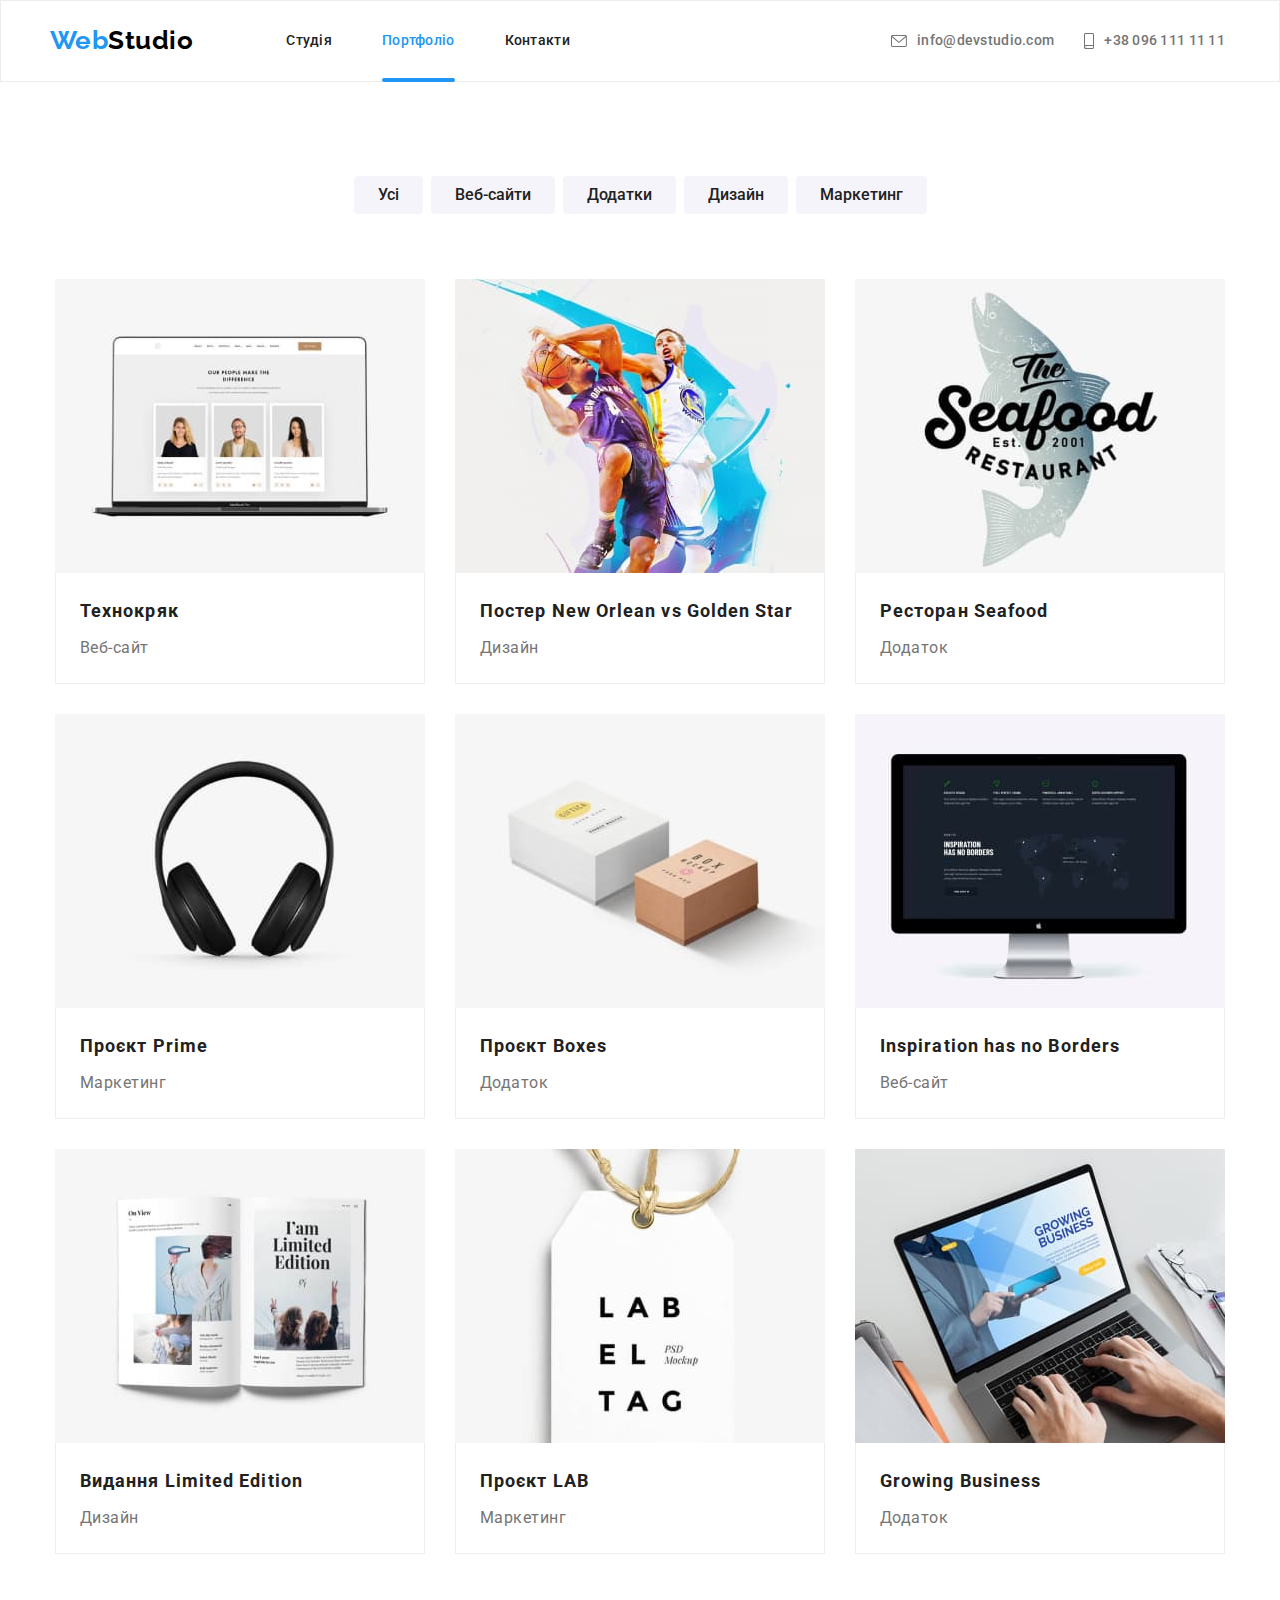
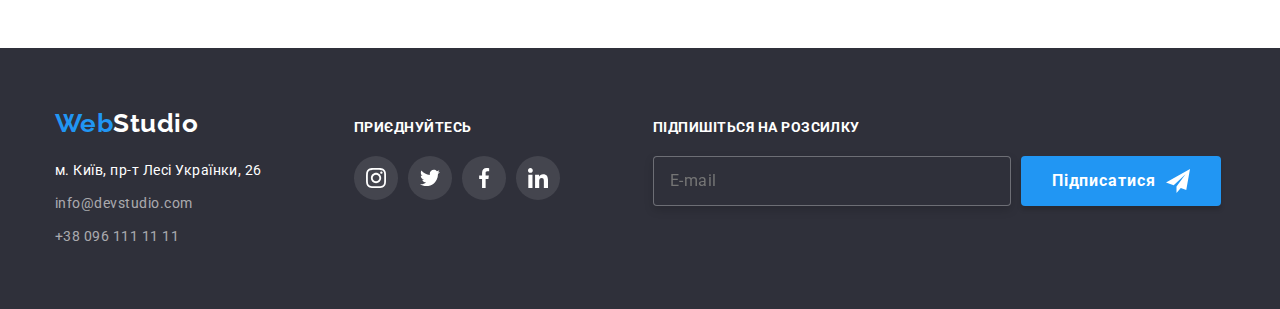
==== commit eb854dcb: "Герой зробив почав хедер" ====
--- a/portfolio.html
+++ b/portfolio.html
@@ -12,7 +12,7 @@
     <link rel="stylesheet" href="./css/main.min.css">
 </head>
 <body>
-    <!-- <header class="header">
+    <header class="header">
         <div class="header__wrap container">
             <nav class="header__navigation">
                 <a class="logo" href="./index.html">Web<samp class="logo logo__link">Studio</samp></a>
@@ -47,7 +47,7 @@
                 </li>
             </ul>
         </div>
-    </header> -->
+    </header>
 
     <main>
         <section class="portfolios section container">
--- a/css/main.min.css
+++ b/css/main.min.css
@@ -1 +1 @@
-:root{--primary-text-color: #212121;--title-text-color: #757575;--accnent-color: #2196F3;--primary-white-color: #FFFFFF;--cubic-time: 250ms cubic-bezier(0.4, 0, 0.2, 1)}ul{list-style:none;padding:0;margin:0}a{text-decoration:none;color:inherit}h1,h2,h3,h4,h5,h6{margin:0}p{margin:0}address{font-style:normal}button{font-family:inherit;padding:0;margin:0}img{display:block;max-width:100%;height:auto}html{-webkit-box-sizing:border-box;box-sizing:border-box}*,*::before,*::after{-webkit-box-sizing:inherit;box-sizing:inherit}body{background-color:var(--primary-white-color);color:var(--title-text-color);font-family:"Roboto",sans-serif;letter-spacing:.03em}.container{width:100%;padding-left:15px;padding-right:15px;margin-left:auto;margin-right:auto}@media screen and (min-width: 480px){.container{width:480px}}@media screen and (min-width: 768px){.container{width:768px}}@media screen and (min-width: 1200px){.container{width:1200px}}.section{padding-top:60px;padding-bottom:60px}@media screen and (min-width: 1200px){.section{padding-top:94px;padding-bottom:94px}}.section__padding{padding-top:0;padding-bottom:94px}.section__title{margin-top:0;margin-bottom:30px;color:var(--primary-text-color);font-weight:700;font-size:28px;line-height:1.17;text-align:center}@media screen and (min-width: 1200px){.section__title{font-size:36px;margin-bottom:50px}}.footer__title{text-align:center;margin-bottom:20px;font-weight:700;font-size:14px;line-height:1.14;text-transform:uppercase;color:var(--primary-white-color)}.visually__hidden{position:absolute;white-space:nowrap;width:1px;height:1px;overflow:hidden;border:0;padding:0;clip:rect(0 0 0 0);-webkit-clip-path:inset(50%);clip-path:inset(50%);margin:-1px}.header{border:1px solid #ececec}.header__wrap{display:-webkit-box;display:-ms-flexbox;display:flex;-webkit-box-align:center;-ms-flex-align:center;align-items:center;padding-left:10px}.header__navigation{display:-webkit-box;display:-ms-flexbox;display:flex;-webkit-box-pack:center;-ms-flex-pack:center;justify-content:center;-webkit-box-align:center;-ms-flex-align:center;align-items:center}.site-nav{display:-webkit-box;display:-ms-flexbox;display:flex}.site-nav__item{position:relative}.site-nav__item:not(:last-child){margin-right:50px}.site-nav__link{display:block;padding-top:32px;padding-bottom:32px;color:var(--primary-text-color);font-weight:500;font-size:14px;line-height:1.14;letter-spacing:.02em;text-decoration:none;-webkit-transition:color var(--cubic-time);-o-transition:color var(--cubic-time);transition:color var(--cubic-time)}.site-nav__link:hover,.site-nav__link:focus{color:var(--accnent-color)}.site-nav__link::after{content:"";position:absolute;left:0;bottom:-1px;width:100%;height:4px;border-radius:2px;background-color:var(--accnent-color);opacity:0;-webkit-transition:opacity var(--cubic-time);-o-transition:opacity var(--cubic-time);transition:opacity var(--cubic-time)}.site-nav__link:hover::after,.site-nav__link:focus::after{opacity:1}.current::before{content:"";position:absolute;left:0;bottom:-1px;width:100%;height:4px;border-radius:2px;background-color:var(--accnent-color)}.site-nav__link.current{color:var(--accnent-color)}.aside{display:-webkit-box;display:-ms-flexbox;display:flex;margin-left:auto}.aside__item:not(:last-child){margin-right:30px}.aside__icon{fill:currentColor;margin-right:10px}.aside__link{color:var(--title-text-color);font-weight:500;font-size:14px;line-height:1.14;letter-spacing:.02em;padding:32px 0;display:-webkit-box;display:-ms-flexbox;display:flex;-webkit-box-pack:center;-ms-flex-pack:center;justify-content:center;-webkit-box-align:center;-ms-flex-align:center;align-items:center;-webkit-transition:color var(--cubic-time);-o-transition:color var(--cubic-time);transition:color var(--cubic-time)}.aside__link:hover,.aside__link:focus{color:var(--accnent-color)}.logo{color:#2196f3;font-family:"Raleway",cursive;font-weight:700;font-size:26px;line-height:1.2;text-decoration:none}.logo__link{color:#000;margin-right:93px}.logo__footer{color:#fff}.button__primaru{display:inline-block;border:1px solid rgba(0,0,0,0);padding-top:9px;padding-bottom:9px;min-width:216px;color:var(--primary-white-color);background:#2196f3;-webkit-box-shadow:0px 4px 4px rgba(0,0,0,.15);box-shadow:0px 4px 4px rgba(0,0,0,.15);font-weight:700;font-size:16px;line-height:1.875;letter-spacing:.06em;border-radius:4px;text-align:center;cursor:pointer;-webkit-transition:background var(--cubic-time),-webkit-box-shadow var(--cubic-time);transition:background var(--cubic-time),-webkit-box-shadow var(--cubic-time);-o-transition:background var(--cubic-time),box-shadow var(--cubic-time);transition:background var(--cubic-time),box-shadow var(--cubic-time);transition:background var(--cubic-time),box-shadow var(--cubic-time),-webkit-box-shadow var(--cubic-time)}.button__primaru--submit{display:block;margin:0 auto;margin-top:30px;min-width:200px}.button__primaru--subscription{display:-webkit-box;display:-ms-flexbox;display:flex;-webkit-box-pack:center;-ms-flex-pack:center;justify-content:center;-webkit-box-align:center;-ms-flex-align:center;align-items:center;margin:0 auto;min-width:200px}.button__icon{margin-left:10px}.button__primaru:hover,.button__primaru:focus{background:#188ce8;-webkit-box-shadow:0px 4px 4px rgba(0,0,0,.15);box-shadow:0px 4px 4px rgba(0,0,0,.15)}.button{font-family:"Roboto",sans-serif;display:inline-block;padding-top:5px;padding-bottom:5px;padding-left:23px;padding-right:23px;color:var(--primary-text-color);background-color:#f5f4fa;font-weight:500;font-size:16px;line-height:1.625;border-radius:4px;border:1px solid rgba(0,0,0,0);text-decoration:none;cursor:pointer;-webkit-transition:color var(--cubic-time),background-color var(--cubic-time),-webkit-box-shadow var(--cubic-time);transition:color var(--cubic-time),background-color var(--cubic-time),-webkit-box-shadow var(--cubic-time);-o-transition:color var(--cubic-time),background-color var(--cubic-time),box-shadow var(--cubic-time);transition:color var(--cubic-time),background-color var(--cubic-time),box-shadow var(--cubic-time);transition:color var(--cubic-time),background-color var(--cubic-time),box-shadow var(--cubic-time),-webkit-box-shadow var(--cubic-time)}.button:hover,.button:focus{color:var(--primary-white-color);background-color:var(--accnent-color);-webkit-box-shadow:0px 3px 1px rgba(0,0,0,.1),0px 1px 2px rgba(0,0,0,.08),0px 2px 2px rgba(0,0,0,.12);box-shadow:0px 3px 1px rgba(0,0,0,.1),0px 1px 2px rgba(0,0,0,.08),0px 2px 2px rgba(0,0,0,.12)}.socials__list{display:-webkit-box;display:-ms-flexbox;display:flex;-webkit-box-pack:center;-ms-flex-pack:center;justify-content:center;-webkit-box-align:center;-ms-flex-align:center;align-items:center}.socials__item:not(:last-child){margin-right:10px}.socials__link{width:44px;height:44px;border:none;display:-webkit-box;display:-ms-flexbox;display:flex;-webkit-box-align:center;-ms-flex-align:center;align-items:center;-webkit-box-pack:center;-ms-flex-pack:center;justify-content:center;border-radius:50%;color:#afb1b8;-webkit-transition:color var(--cubic-time),background-color var(--cubic-time);-o-transition:color var(--cubic-time),background-color var(--cubic-time);transition:color var(--cubic-time),background-color var(--cubic-time)}.socials__link:hover,.socials__link:focus{color:var(--primary-white-color);background-color:var(--accnent-color)}.socials__link--changes{background-color:rgba(255,255,255,.1)}.socials__icon{fill:currentColor}.socials__icon--changes{fill:#fff}.hero__title{color:var(--primary-white-color);font-weight:900;font-size:44px;line-height:1.36;letter-spacing:.06em;text-transform:uppercase;max-width:696px;margin:0 auto;margin-bottom:30px;text-align:center}.hero{display:block;background:#2f303a;text-align:center;padding-top:200px;padding-bottom:200px}.hero__overlay{max-width:1600px;height:600px;margin-left:auto;margin-right:auto;outline:1px solid #c4c4c4;background-image:-webkit-gradient(linear, left top, right top, from(rgba(47, 48, 58, 0.4)), to(rgba(47, 48, 58, 0.4))),url(../images/hero.jpg);background-image:-o-linear-gradient(left, rgba(47, 48, 58, 0.4), rgba(47, 48, 58, 0.4)),url(../images/hero.jpg);background-image:linear-gradient(to right, rgba(47, 48, 58, 0.4), rgba(47, 48, 58, 0.4)),url(../images/hero.jpg);background-repeat:no-repeat;background-position:center;background-size:cover}.features__list{-ms-flex-wrap:wrap;flex-wrap:wrap}@media screen and (min-width: 768px){.features__list{display:-webkit-box;display:-ms-flexbox;display:flex;margin:-15px}}@media screen and (max-width: 767px){.features__item:not(:last-child){margin-bottom:30px}}@media screen and (min-width: 768px){.features__item{margin:15px;width:calc((100% - 60px)/2)}}@media screen and (min-width: 1200px){.features__item{margin:15px;width:calc((100% - 120px)/4)}}.features__inner{display:-webkit-box;display:-ms-flexbox;display:flex;-webkit-box-align:center;-ms-flex-align:center;align-items:center;border:none;height:120px;background-color:#f5f4fa}.features__icon{margin:0 auto;fill:currentColor}.features__title{margin-top:30px;margin-bottom:10px;color:var(--primary-text-color);font-weight:700;font-size:14px;line-height:1.14}.features__text{margin:0;font-weight:400;font-size:14px;line-height:1.71}@media screen and (max-width: 1199px){.work{display:none}}.work__list{display:-webkit-box;display:-ms-flexbox;display:flex}.work__item{position:relative;width:calc((100% - 60px)/3);margin-right:30px}.work__item:nth-child(3n){margin-right:0}.work__text{position:absolute;width:100%;bottom:0;font-weight:700;font-size:14px;line-height:1.143;text-align:center;text-transform:uppercase;color:var(--primary-white-color);padding:27px 0;background:rgba(47,48,58,.8)}.team{background:#f5f4fa}.team__list{-ms-flex-wrap:wrap;flex-wrap:wrap}@media screen and (min-width: 768px){.team__list{display:-webkit-box;display:-ms-flexbox;display:flex;margin:-15px}}.team__item{background:#fff;-webkit-box-shadow:0px 1px 3px rgba(0,0,0,.12),0px 1px 1px rgba(0,0,0,.14),0px 2px 1px rgba(0,0,0,.2);box-shadow:0px 1px 3px rgba(0,0,0,.12),0px 1px 1px rgba(0,0,0,.14),0px 2px 1px rgba(0,0,0,.2);border-radius:0px 0px 4px 4px}@media screen and (max-width: 767px){.team__item:not(:last-child){margin-bottom:30px}}@media screen and (min-width: 768px){.team__item{margin:15px;width:calc((100% - 60px)/2)}}@media screen and (min-width: 1200px){.team__item{margin:15px;width:calc((100% - 120px)/4)}}.team__col{padding:30px 0}.team__title{margin-bottom:0;font-weight:500;font-size:16px;line-height:1.19;color:var(--primary-text-color);text-align:center}.team__text{margin-top:10px;margin-bottom:18px;font-weight:400;font-size:16px;line-height:1.19;text-align:center}.firm__list{display:-webkit-box;display:-ms-flexbox;display:flex;-ms-flex-wrap:wrap;flex-wrap:wrap;margin:-15px}.firm__item{display:-webkit-box;display:-ms-flexbox;display:flex;height:92px;margin:15px;width:calc((100% - 60px)/2)}@media screen and (min-width: 768px){.firm__item{width:calc((100% - 90px)/3)}}@media screen and (min-width: 1200px){.firm__item{width:calc((100% - 180px)/6)}}.firm__link{width:100%;display:-webkit-box;display:-ms-flexbox;display:flex;-webkit-box-align:center;-ms-flex-align:center;align-items:center;-webkit-box-pack:center;-ms-flex-pack:center;justify-content:center;border:1px solid #afb1b8;border-radius:4px;color:#afb1b8;-webkit-transition:border var(--cubic-time),color var(--cubic-time);-o-transition:border var(--cubic-time),color var(--cubic-time);transition:border var(--cubic-time),color var(--cubic-time)}.firm__link:hover,.firm__link:focus{border:1px solid var(--accnent-color);color:var(--accnent-color)}.firm__icon{fill:currentColor}.footer{background:#2f303a;padding-top:60px;padding-bottom:60px}@media screen and (min-width: 1200px){.footer__wrap{display:-webkit-box;display:-ms-flexbox;display:flex;-webkit-box-align:start;-ms-flex-align:start;align-items:flex-start;-webkit-box-align:baseline;-ms-flex-align:baseline;align-items:baseline}}@media screen and (min-width: 768px){.footer__row{display:-webkit-box;display:-ms-flexbox;display:flex;-ms-flex-pack:distribute;justify-content:space-around;-webkit-box-align:baseline;-ms-flex-align:baseline;align-items:baseline}}.footer__inner{display:-webkit-box;display:-ms-flexbox;display:flex;-webkit-box-orient:vertical;-webkit-box-direction:normal;-ms-flex-direction:column;flex-direction:column;margin-bottom:60px;-webkit-box-align:center;-ms-flex-align:center;align-items:center}@media screen and (min-width: 1200px){.footer__inner{-webkit-box-align:start;-ms-flex-align:start;align-items:flex-start;margin:0}}.address{display:-webkit-box;display:-ms-flexbox;display:flex;-webkit-box-orient:vertical;-webkit-box-direction:normal;-ms-flex-direction:column;flex-direction:column}.address__list{display:-webkit-box;display:-ms-flexbox;display:flex;-webkit-box-orient:vertical;-webkit-box-direction:normal;-ms-flex-direction:column;flex-direction:column;-webkit-box-align:center;-ms-flex-align:center;align-items:center}@media screen and (min-width: 1200px){.address__list{-webkit-box-align:start;-ms-flex-align:start;align-items:flex-start}}.address__link{font-style:normal;font-weight:400;font-size:14px;line-height:1.71;color:rgba(255,255,255,.6);text-decoration:none;-webkit-transition:color var(--cubic-time);-o-transition:color var(--cubic-time);transition:color var(--cubic-time)}.address__link--maps{color:var(--primary-white-color)}.address__item--maps{margin-top:20px}.address__item{margin-top:9px}.address__link:hover,.address__link:focus{color:var(--accnent-color)}.join__inner{display:-webkit-box;display:-ms-flexbox;display:flex;-webkit-box-orient:vertical;-webkit-box-direction:normal;-ms-flex-direction:column;flex-direction:column;-webkit-box-align:center;-ms-flex-align:center;align-items:center}@media screen and (min-width: 768px){.join__inner{margin-top:5px}}@media screen and (min-width: 1200px){.join__inner{margin-top:0px;margin-left:92px;-webkit-box-align:start;-ms-flex-align:start;align-items:flex-start;-webkit-box-align:baseline;-ms-flex-align:baseline;align-items:baseline}}.join__list{display:-webkit-box;display:-ms-flexbox;display:flex;margin-bottom:60px}@media screen and (min-width: 768px){.join__list{margin:0}}@media screen and (min-width: 768px){.subscription__inner{margin:0 auto;display:-webkit-box;display:-ms-flexbox;display:flex;-webkit-box-orient:vertical;-webkit-box-direction:normal;-ms-flex-direction:column;flex-direction:column;-webkit-box-pack:center;-ms-flex-pack:center;justify-content:center;-webkit-box-align:center;-ms-flex-align:center;align-items:center}}@media screen and (min-width: 1200px){.subscription__inner{-webkit-box-align:start;-ms-flex-align:start;align-items:flex-start;margin:0;margin-left:93px}}.subscription__form{display:-webkit-box;display:-ms-flexbox;display:flex;-webkit-box-orient:vertical;-webkit-box-direction:normal;-ms-flex-direction:column;flex-direction:column;-webkit-box-pack:center;-ms-flex-pack:center;justify-content:center;-webkit-box-align:center;-ms-flex-align:center;align-items:center}@media screen and (min-width: 1200px){.subscription__form{-webkit-box-orient:horizontal;-webkit-box-direction:normal;-ms-flex-direction:row;flex-direction:row}}.subscription__input{display:block;padding:15px 16px;margin-bottom:20px;width:100%;height:50px;border:1px solid rgba(255,255,255,.3);-webkit-filter:drop-shadow(0px 4px 4px rgba(0, 0, 0, 0.15));filter:drop-shadow(0px 4px 4px rgba(0, 0, 0, 0.15));border-radius:4px;outline:navy;-webkit-transition:border-color var(--cubic-time);-o-transition:border-color var(--cubic-time);transition:border-color var(--cubic-time);font-size:16px;line-height:1.25;letter-spacing:.03em;color:var(--primary-white-color);background:#2f303a}@media screen and (min-width: 768px){.subscription__input{width:450px}}@media screen and (min-width: 1200px){.subscription__input{width:358px;margin:0;margin-right:10px}}.subscription__input:focus{border-color:var(--accnent-color)}.filter__list{display:-webkit-box;display:-ms-flexbox;display:flex;-webkit-box-pack:center;-ms-flex-pack:center;justify-content:center;margin-bottom:30px;-ms-flex-wrap:wrap;flex-wrap:wrap}@media screen and (min-width: 1200px){.filter__list{margin-bottom:50px}}.filter__item:not(:last-child){margin-right:8px;margin-bottom:15px}.filter__item:not(:last-child):nth-child(4n){margin-bottom:0}.portfolios__list{-ms-flex-wrap:wrap;flex-wrap:wrap}@media screen and (min-width: 768px){.portfolios__list{display:-webkit-box;display:-ms-flexbox;display:flex;margin:-15px}}@media screen and (max-width: 767px){.portfolios__item:not(:last-child){margin-bottom:30px}}@media screen and (min-width: 768px){.portfolios__item{margin:15px;width:calc((100% - 60px)/2)}}@media screen and (min-width: 1200px){.portfolios__item{margin:15px;width:calc((100% - 90px)/3)}}.portfolios__link{display:block;-webkit-transition:-webkit-box-shadow var(--cubic-time);transition:-webkit-box-shadow var(--cubic-time);-o-transition:box-shadow var(--cubic-time);transition:box-shadow var(--cubic-time);transition:box-shadow var(--cubic-time), -webkit-box-shadow var(--cubic-time)}.portfolios__link:hover,.portfolios__link:focus{-webkit-box-shadow:0px 1px 1px rgba(0,0,0,.12),0px 4px 4px rgba(0,0,0,.06),1px 4px 6px rgba(0,0,0,.16);box-shadow:0px 1px 1px rgba(0,0,0,.12),0px 4px 4px rgba(0,0,0,.06),1px 4px 6px rgba(0,0,0,.16)}.activ__inner{position:relative;overflow:hidden}.activ__text{position:absolute;height:100%;top:0;left:0;padding:63px 24px;font-weight:400;font-size:18px;line-height:1.55;color:var(--primary-white-color);display:-webkit-box;display:-ms-flexbox;display:flex;background:rgba(33,150,243,.9);-webkit-transform:translateY(100%);-ms-transform:translateY(100%);transform:translateY(100%);-webkit-transition:-webkit-transform var(--cubic-time);transition:-webkit-transform var(--cubic-time);-o-transition:transform var(--cubic-time);transition:transform var(--cubic-time);transition:transform var(--cubic-time), -webkit-transform var(--cubic-time)}.portfolios__link:hover .activ__text,.portfolios__link:focus .activ__text{-webkit-transform:translateY(0);-ms-transform:translateY(0);transform:translateY(0)}.portfolios__inner{padding-top:20px;border:1px solid #eee;border-top:0}.portfolios__title{margin-bottom:4px;margin-left:24px;color:var(--primary-text-color);font-weight:700;font-size:18px;line-height:2;letter-spacing:.06em}.portfolios__text{margin-bottom:20px;margin-left:24px;font-weight:400;font-size:16px;line-height:1.875}.backdrop{position:fixed;top:0;left:0;right:0;bottom:0;overflow-y:auto;overflow-x:hidden;width:100%;height:100%;z-index:10;background-color:rgba(0,0,0,.2);-webkit-transition:visibility var(--cubic-time),opacity var(--cubic-time);-o-transition:visibility var(--cubic-time),opacity var(--cubic-time);transition:visibility var(--cubic-time),opacity var(--cubic-time)}.backdrop.is-hidden{visibility:hidden;opacity:0;pointer-events:none}.backdrop.is-hidden .modal__wrap{-webkit-transform:scale(1.3);-ms-transform:scale(1.3);transform:scale(1.3)}.modal{min-height:100vh;display:-webkit-box;display:-ms-flexbox;display:flex;-webkit-box-pack:center;-ms-flex-pack:center;justify-content:center;-webkit-box-align:center;-ms-flex-align:center;align-items:center;position:-webkit-sticky;position:sticky;width:100%}.modal__wrap{position:relative;width:528px;background-color:#fff;-webkit-box-shadow:0px 1px 3px rgba(0,0,0,.12),0px 1px 1px rgba(0,0,0,.14),0px 2px 1px rgba(0,0,0,.2);box-shadow:0px 1px 3px rgba(0,0,0,.12),0px 1px 1px rgba(0,0,0,.14),0px 2px 1px rgba(0,0,0,.2);border-radius:4px;-webkit-transform:scale(1);-ms-transform:scale(1);transform:scale(1);-webkit-transition:-webkit-transform var(--cubic-time);transition:-webkit-transform var(--cubic-time);-o-transition:transform var(--cubic-time);transition:transform var(--cubic-time);transition:transform var(--cubic-time), -webkit-transform var(--cubic-time)}.button__close{position:absolute;top:8px;right:8px;padding:0;display:-webkit-box;display:-ms-flexbox;display:flex;-webkit-box-pack:center;-ms-flex-pack:center;justify-content:center;-webkit-box-align:center;-ms-flex-align:center;align-items:center;width:30px;height:30px;border-radius:50%;border:1px solid rgba(0,0,0,.1);background-color:#fff;cursor:pointer}.modal__icon{fill:currentColor;-webkit-transition:color var(--cubic-time);-o-transition:color var(--cubic-time);transition:color var(--cubic-time)}.button__close:hover,.button__close:focus{color:var(--accnent-color)}.form{width:100%;padding:40px}.form__field{position:relative;display:-webkit-box;display:-ms-flexbox;display:flex;-webkit-box-orient:vertical;-webkit-box-direction:normal;-ms-flex-direction:column;flex-direction:column;margin-bottom:10px}.form__text{display:-webkit-box;display:-ms-flexbox;display:flex;-webkit-box-pack:center;-ms-flex-pack:center;justify-content:center;font-weight:700;font-size:20px;line-height:23px;margin-bottom:12px;color:var(--primary-text-color)}.form__label{margin-bottom:4px;font-size:12px;line-height:1.17;letter-spacing:.01em;color:#757575}.form__input{display:block;padding:12px;padding-left:42px;width:100%;height:40px;border:1px solid rgba(33,33,33,.2);border-radius:4px;outline:navy;-webkit-transition:border-color var(--cubic-time);-o-transition:border-color var(--cubic-time);transition:border-color var(--cubic-time);font-size:12px;line-height:1.17;letter-spacing:.01em;color:var(--primary-text-color)}.form__input:focus{border-color:var(--accnent-color)}.form__icon{position:absolute;top:50%;left:12px;-webkit-transition:fill var(--cubic-time);-o-transition:fill var(--cubic-time);transition:fill var(--cubic-time)}.form__input:focus+.form__icon{fill:var(--accnent-color)}.form__textarea{height:120px;resize:none;outline:navy;padding:12px 16px;border:1px solid rgba(33,33,33,.2);border-radius:4px;font-size:12px;line-height:1.17;letter-spacing:.01em;color:var(--primary-text-color);-webkit-transition:border-color var(--cubic-time);-o-transition:border-color var(--cubic-time);transition:border-color var(--cubic-time)}.form__textarea:focus{border-color:var(--accnent-color)}.form__textarea::-webkit-input-placeholder{font-size:12px;line-height:1.17;letter-spacing:.01em;color:rgba(117,117,117,.5)}.form__textarea::-moz-placeholder{font-size:12px;line-height:1.17;letter-spacing:.01em;color:rgba(117,117,117,.5)}.form__textarea:-ms-input-placeholder{font-size:12px;line-height:1.17;letter-spacing:.01em;color:rgba(117,117,117,.5)}.form__textarea::-ms-input-placeholder{font-size:12px;line-height:1.17;letter-spacing:.01em;color:rgba(117,117,117,.5)}.form__textarea::placeholder{font-size:12px;line-height:1.17;letter-spacing:.01em;color:rgba(117,117,117,.5)}.check__label{position:relative;margin-top:20px;display:-webkit-box;display:-ms-flexbox;display:flex;-webkit-box-pack:center;-ms-flex-pack:center;justify-content:center;-webkit-box-align:center;-ms-flex-align:center;align-items:center;font-family:"Roboto";font-size:14px;line-height:2;letter-spacing:.03em;color:#757575}.check__input{position:absolute;white-space:nowrap;width:1px;height:1px;overflow:hidden;border:0;padding:0;clip:rect(0 0 0 0);-webkit-clip-path:inset(50%);clip-path:inset(50%);margin:-1px}.check__link{margin-left:5px;text-decoration:underline;color:var(--accnent-color)}.check__icon{display:-webkit-box;display:-ms-flexbox;display:flex;width:16px;height:15px;margin-right:7px;border-radius:2px;border:2px solid #212121;-webkit-transition:background-color var(--cubic-time),border-color var(--cubic-time);-o-transition:background-color var(--cubic-time),border-color var(--cubic-time);transition:background-color var(--cubic-time),border-color var(--cubic-time)}.check__input:checked+.check__icon{border-color:var(--accnent-color);background-color:var(--accnent-color);background-image:url(../images/check.svg);background-size:contain;background-origin:border-box}/*# sourceMappingURL=main.min.css.map */+:root{--primary-text-color: #212121;--title-text-color: #757575;--accnent-color: #2196F3;--primary-white-color: #FFFFFF;--cubic-time: 250ms cubic-bezier(0.4, 0, 0.2, 1)}ul{list-style:none;padding:0;margin:0}a{text-decoration:none;color:inherit}h1,h2,h3,h4,h5,h6{margin:0}p{margin:0}address{font-style:normal}button{font-family:inherit;padding:0;margin:0}img{display:block;max-width:100%;height:auto}html{-webkit-box-sizing:border-box;box-sizing:border-box}*,*::before,*::after{-webkit-box-sizing:inherit;box-sizing:inherit}body{background-color:var(--primary-white-color);color:var(--title-text-color);font-family:"Roboto",sans-serif;letter-spacing:.03em}.container{width:100%;padding-left:15px;padding-right:15px;margin-left:auto;margin-right:auto}@media screen and (min-width: 480px){.container{width:480px}}@media screen and (min-width: 768px){.container{width:768px}}@media screen and (min-width: 1200px){.container{width:1200px}}.section{padding-top:60px;padding-bottom:60px}@media screen and (min-width: 1200px){.section{padding-top:94px;padding-bottom:94px}}.section__padding{padding-top:0;padding-bottom:94px}.section__title{margin-top:0;margin-bottom:30px;color:var(--primary-text-color);font-weight:700;font-size:28px;line-height:1.17;text-align:center}@media screen and (min-width: 1200px){.section__title{font-size:36px;margin-bottom:50px}}.footer__title{text-align:center;margin-bottom:20px;font-weight:700;font-size:14px;line-height:1.14;text-transform:uppercase;color:var(--primary-white-color)}.visually__hidden{position:absolute;white-space:nowrap;width:1px;height:1px;overflow:hidden;border:0;padding:0;clip:rect(0 0 0 0);-webkit-clip-path:inset(50%);clip-path:inset(50%);margin:-1px}.header{border:1px solid #ececec}@media screen and (max-width: 767px){.header{display:none}}.header__wrap{display:-webkit-box;display:-ms-flexbox;display:flex;-webkit-box-align:center;-ms-flex-align:center;align-items:center;padding-left:10px}.header__navigation{display:-webkit-box;display:-ms-flexbox;display:flex;-webkit-box-pack:center;-ms-flex-pack:center;justify-content:center;-webkit-box-align:center;-ms-flex-align:center;align-items:center}.site-nav{display:-webkit-box;display:-ms-flexbox;display:flex}.site-nav__item{position:relative}.site-nav__item:not(:last-child){margin-right:50px}.site-nav__link{display:block;padding-top:32px;padding-bottom:32px;color:var(--primary-text-color);font-weight:500;font-size:14px;line-height:1.14;letter-spacing:.02em;text-decoration:none;-webkit-transition:color var(--cubic-time);-o-transition:color var(--cubic-time);transition:color var(--cubic-time)}.site-nav__link:hover,.site-nav__link:focus{color:var(--accnent-color)}.site-nav__link::after{content:"";position:absolute;left:0;bottom:-1px;width:100%;height:4px;border-radius:2px;background-color:var(--accnent-color);opacity:0;-webkit-transition:opacity var(--cubic-time);-o-transition:opacity var(--cubic-time);transition:opacity var(--cubic-time)}.site-nav__link:hover::after,.site-nav__link:focus::after{opacity:1}.current::before{content:"";position:absolute;left:0;bottom:-1px;width:100%;height:4px;border-radius:2px;background-color:var(--accnent-color)}.site-nav__link.current{color:var(--accnent-color)}.aside{display:-webkit-box;display:-ms-flexbox;display:flex;-webkit-box-orient:vertical;-webkit-box-direction:normal;-ms-flex-direction:column;flex-direction:column;margin-left:auto;-webkit-box-align:start;-ms-flex-align:start;align-items:flex-start}.aside__item:not(:last-child){margin-bottom:10px}@media screen and (min-width: 1200px){.aside{-webkit-box-orient:horizontal;-webkit-box-direction:normal;-ms-flex-direction:row;flex-direction:row}.aside__item:not(:last-child){margin-right:30px;margin-bottom:0}}.aside__icon{fill:currentColor;margin-right:10px}.aside__link{color:var(--title-text-color);font-weight:500;font-size:12px;line-height:1.17;letter-spacing:.02em;display:-webkit-box;display:-ms-flexbox;display:flex;-webkit-box-pack:center;-ms-flex-pack:center;justify-content:center;-webkit-box-align:center;-ms-flex-align:center;align-items:center;-webkit-transition:color var(--cubic-time);-o-transition:color var(--cubic-time);transition:color var(--cubic-time)}@media screen and (min-width: 1200px){.aside__link{font-size:14px;line-height:1.14;padding:32px 0}}.aside__link:hover,.aside__link:focus{color:var(--accnent-color)}.logo{color:#2196f3;font-family:"Raleway",cursive;font-weight:700;font-size:24px;line-height:1.17;text-decoration:none}@media screen and (min-width: 1200px){.logo{font-size:26px;line-height:1.2}}.logo__link{color:#000;margin-right:93px}.logo__footer{color:#fff}.button__primaru{display:inline-block;border:1px solid rgba(0,0,0,0);padding-top:9px;padding-bottom:9px;min-width:200px;color:var(--primary-white-color);background:#2196f3;-webkit-box-shadow:0px 4px 4px rgba(0,0,0,.15);box-shadow:0px 4px 4px rgba(0,0,0,.15);font-weight:700;font-size:16px;line-height:1.875;letter-spacing:.06em;border-radius:4px;text-align:center;cursor:pointer;-webkit-transition:background var(--cubic-time),-webkit-box-shadow var(--cubic-time);transition:background var(--cubic-time),-webkit-box-shadow var(--cubic-time);-o-transition:background var(--cubic-time),box-shadow var(--cubic-time);transition:background var(--cubic-time),box-shadow var(--cubic-time);transition:background var(--cubic-time),box-shadow var(--cubic-time),-webkit-box-shadow var(--cubic-time)}@media screen and (min-width: 1200px){.button__primaru{min-width:216px}}.button__primaru--submit{display:block;margin:0 auto;margin-top:30px;min-width:200px}.button__primaru--subscription{display:-webkit-box;display:-ms-flexbox;display:flex;-webkit-box-pack:center;-ms-flex-pack:center;justify-content:center;-webkit-box-align:center;-ms-flex-align:center;align-items:center;margin:0 auto;min-width:200px}.button__icon{margin-left:10px}.button__primaru:hover,.button__primaru:focus{background:#188ce8;-webkit-box-shadow:0px 4px 4px rgba(0,0,0,.15);box-shadow:0px 4px 4px rgba(0,0,0,.15)}.button{font-family:"Roboto",sans-serif;display:inline-block;padding-top:5px;padding-bottom:5px;padding-left:23px;padding-right:23px;color:var(--primary-text-color);background-color:#f5f4fa;font-weight:500;font-size:16px;line-height:1.625;border-radius:4px;border:1px solid rgba(0,0,0,0);text-decoration:none;cursor:pointer;-webkit-transition:color var(--cubic-time),background-color var(--cubic-time),-webkit-box-shadow var(--cubic-time);transition:color var(--cubic-time),background-color var(--cubic-time),-webkit-box-shadow var(--cubic-time);-o-transition:color var(--cubic-time),background-color var(--cubic-time),box-shadow var(--cubic-time);transition:color var(--cubic-time),background-color var(--cubic-time),box-shadow var(--cubic-time);transition:color var(--cubic-time),background-color var(--cubic-time),box-shadow var(--cubic-time),-webkit-box-shadow var(--cubic-time)}.button:hover,.button:focus{color:var(--primary-white-color);background-color:var(--accnent-color);-webkit-box-shadow:0px 3px 1px rgba(0,0,0,.1),0px 1px 2px rgba(0,0,0,.08),0px 2px 2px rgba(0,0,0,.12);box-shadow:0px 3px 1px rgba(0,0,0,.1),0px 1px 2px rgba(0,0,0,.08),0px 2px 2px rgba(0,0,0,.12)}.socials__list{display:-webkit-box;display:-ms-flexbox;display:flex;-webkit-box-pack:center;-ms-flex-pack:center;justify-content:center;-webkit-box-align:center;-ms-flex-align:center;align-items:center}.socials__item:not(:last-child){margin-right:10px}.socials__link{width:44px;height:44px;border:none;display:-webkit-box;display:-ms-flexbox;display:flex;-webkit-box-align:center;-ms-flex-align:center;align-items:center;-webkit-box-pack:center;-ms-flex-pack:center;justify-content:center;border-radius:50%;color:#afb1b8;-webkit-transition:color var(--cubic-time),background-color var(--cubic-time);-o-transition:color var(--cubic-time),background-color var(--cubic-time);transition:color var(--cubic-time),background-color var(--cubic-time)}.socials__link:hover,.socials__link:focus{color:var(--primary-white-color);background-color:var(--accnent-color)}.socials__link--changes{background-color:rgba(255,255,255,.1)}.socials__icon{fill:currentColor}.socials__icon--changes{fill:#fff}.hero__title{color:var(--primary-white-color);font-weight:900;font-size:26px;line-height:1.62;letter-spacing:.06em;text-transform:uppercase;max-width:696px;margin:0 auto;margin-bottom:30px;text-align:center}@media screen and (min-width: 1200px){.hero__title{font-size:44px;line-height:1.36}}.hero{display:block;background:#2f303a;text-align:center;padding-top:118px;padding-bottom:118px}@media screen and (min-width: 1200px){.hero{padding-top:200px;padding-bottom:200px}}.hero__overlay{max-width:1600px;margin:auto;outline:1px solid #c4c4c4;background:-webkit-gradient(linear, left top, left bottom, from(rgba(47, 48, 58, 0.4)), to(rgba(47, 48, 58, 0.4))),url(/images/mob/hero@1x.jpg) no-repeat center/cover,#c4c4c4;background:-o-linear-gradient(rgba(47, 48, 58, 0.4), rgba(47, 48, 58, 0.4)),url(/images/mob/hero@1x.jpg) no-repeat center/cover,#c4c4c4;background:linear-gradient(rgba(47, 48, 58, 0.4), rgba(47, 48, 58, 0.4)),url(/images/mob/hero@1x.jpg) no-repeat center/cover,#c4c4c4}@media(min-device-pixel-ratio: 2),(-webkit-min-device-pixel-ratio: 2),(-o-min-device-pixel-ratio: 2/1),(min-resolution: 192dpi),(min-resolution: 2dppx){.hero__overlay{background:-webkit-gradient(linear, left top, left bottom, from(rgba(47, 48, 58, 0.4)), to(rgba(47, 48, 58, 0.4))),url(/images/mob/hero@2x.jpg) no-repeat center/cover,#c4c4c4;background:-o-linear-gradient(rgba(47, 48, 58, 0.4), rgba(47, 48, 58, 0.4)),url(/images/mob/hero@2x.jpg) no-repeat center/cover,#c4c4c4;background:linear-gradient(rgba(47, 48, 58, 0.4), rgba(47, 48, 58, 0.4)),url(/images/mob/hero@2x.jpg) no-repeat center/cover,#c4c4c4}}@media screen and (min-width: 768px){.hero__overlay{background:-webkit-gradient(linear, left top, left bottom, from(rgba(47, 48, 58, 0.4)), to(rgba(47, 48, 58, 0.4))),url(/images/tabl/hero@1x.jpg) no-repeat center/cover,#c4c4c4;background:-o-linear-gradient(rgba(47, 48, 58, 0.4), rgba(47, 48, 58, 0.4)),url(/images/tabl/hero@1x.jpg) no-repeat center/cover,#c4c4c4;background:linear-gradient(rgba(47, 48, 58, 0.4), rgba(47, 48, 58, 0.4)),url(/images/tabl/hero@1x.jpg) no-repeat center/cover,#c4c4c4}}@media screen and (min-width: 768px)and (min-device-pixel-ratio: 2),screen and (min-width: 768px)and (-webkit-min-device-pixel-ratio: 2),screen and (min-width: 768px)and (-o-min-device-pixel-ratio: 2/1),screen and (min-width: 768px)and (min-resolution: 192dpi),screen and (min-width: 768px)and (min-resolution: 2dppx){.hero__overlay{background:-webkit-gradient(linear, left top, left bottom, from(rgba(47, 48, 58, 0.4)), to(rgba(47, 48, 58, 0.4))),url(/images/tabl/hero@2x.jpg) no-repeat center/cover,#c4c4c4;background:-o-linear-gradient(rgba(47, 48, 58, 0.4), rgba(47, 48, 58, 0.4)),url(/images/tabl/hero@2x.jpg) no-repeat center/cover,#c4c4c4;background:linear-gradient(rgba(47, 48, 58, 0.4), rgba(47, 48, 58, 0.4)),url(/images/tabl/hero@2x.jpg) no-repeat center/cover,#c4c4c4}}@media screen and (min-width: 1200px){.hero__overlay{background:-webkit-gradient(linear, left top, left bottom, from(rgba(47, 48, 58, 0.4)), to(rgba(47, 48, 58, 0.4))),url(/images/desc/hero@1x.jpg) no-repeat center/cover,#c4c4c4;background:-o-linear-gradient(rgba(47, 48, 58, 0.4), rgba(47, 48, 58, 0.4)),url(/images/desc/hero@1x.jpg) no-repeat center/cover,#c4c4c4;background:linear-gradient(rgba(47, 48, 58, 0.4), rgba(47, 48, 58, 0.4)),url(/images/desc/hero@1x.jpg) no-repeat center/cover,#c4c4c4}}@media screen and (min-width: 1200px)and (min-device-pixel-ratio: 2),screen and (min-width: 1200px)and (-webkit-min-device-pixel-ratio: 2),screen and (min-width: 1200px)and (-o-min-device-pixel-ratio: 2/1),screen and (min-width: 1200px)and (min-resolution: 192dpi),screen and (min-width: 1200px)and (min-resolution: 2dppx){.hero__overlay{background:-webkit-gradient(linear, left top, left bottom, from(rgba(47, 48, 58, 0.4)), to(rgba(47, 48, 58, 0.4))),url(/images/desc/hero@2x.jpg) no-repeat center/cover,#c4c4c4;background:-o-linear-gradient(rgba(47, 48, 58, 0.4), rgba(47, 48, 58, 0.4)),url(/images/desc/hero@2x.jpg) no-repeat center/cover,#c4c4c4;background:linear-gradient(rgba(47, 48, 58, 0.4), rgba(47, 48, 58, 0.4)),url(/images/desc/hero@2x.jpg) no-repeat center/cover,#c4c4c4}}.features__list{-ms-flex-wrap:wrap;flex-wrap:wrap}@media screen and (min-width: 768px){.features__list{display:-webkit-box;display:-ms-flexbox;display:flex;margin:-15px}}@media screen and (max-width: 767px){.features__item:not(:last-child){margin-bottom:30px}}@media screen and (min-width: 768px){.features__item{margin:15px;width:calc((100% - 60px)/2)}}@media screen and (min-width: 1200px){.features__item{margin:15px;width:calc((100% - 120px)/4)}}.features__inner{display:-webkit-box;display:-ms-flexbox;display:flex;-webkit-box-align:center;-ms-flex-align:center;align-items:center;border:none;height:120px;background-color:#f5f4fa}.features__icon{margin:0 auto;fill:currentColor}.features__title{margin-top:30px;margin-bottom:10px;color:var(--primary-text-color);font-weight:700;font-size:14px;line-height:1.14}.features__text{margin:0;font-weight:400;font-size:14px;line-height:1.71}@media screen and (max-width: 1199px){.work{display:none}}.work__list{display:-webkit-box;display:-ms-flexbox;display:flex}.work__item{position:relative;width:calc((100% - 60px)/3);margin-right:30px}.work__item:nth-child(3n){margin-right:0}.work__text{position:absolute;width:100%;bottom:0;font-weight:700;font-size:14px;line-height:1.143;text-align:center;text-transform:uppercase;color:var(--primary-white-color);padding:27px 0;background:rgba(47,48,58,.8)}.team{background:#f5f4fa}.team__list{-ms-flex-wrap:wrap;flex-wrap:wrap}@media screen and (min-width: 768px){.team__list{display:-webkit-box;display:-ms-flexbox;display:flex;margin:-15px}}.team__item{background:#fff;-webkit-box-shadow:0px 1px 3px rgba(0,0,0,.12),0px 1px 1px rgba(0,0,0,.14),0px 2px 1px rgba(0,0,0,.2);box-shadow:0px 1px 3px rgba(0,0,0,.12),0px 1px 1px rgba(0,0,0,.14),0px 2px 1px rgba(0,0,0,.2);border-radius:0px 0px 4px 4px}@media screen and (max-width: 767px){.team__item:not(:last-child){margin-bottom:30px}}@media screen and (min-width: 768px){.team__item{margin:15px;width:calc((100% - 60px)/2)}}@media screen and (min-width: 1200px){.team__item{margin:15px;width:calc((100% - 120px)/4)}}.team__col{padding:30px 0}.team__title{margin-bottom:0;font-weight:500;font-size:16px;line-height:1.19;color:var(--primary-text-color);text-align:center}.team__text{margin-top:10px;margin-bottom:18px;font-weight:400;font-size:16px;line-height:1.19;text-align:center}.firm__list{display:-webkit-box;display:-ms-flexbox;display:flex;-ms-flex-wrap:wrap;flex-wrap:wrap;margin:-15px}.firm__item{display:-webkit-box;display:-ms-flexbox;display:flex;height:92px;margin:15px;width:calc((100% - 60px)/2)}@media screen and (min-width: 768px){.firm__item{width:calc((100% - 90px)/3)}}@media screen and (min-width: 1200px){.firm__item{width:calc((100% - 180px)/6)}}.firm__link{width:100%;display:-webkit-box;display:-ms-flexbox;display:flex;-webkit-box-align:center;-ms-flex-align:center;align-items:center;-webkit-box-pack:center;-ms-flex-pack:center;justify-content:center;border:1px solid #afb1b8;border-radius:4px;color:#afb1b8;-webkit-transition:border var(--cubic-time),color var(--cubic-time);-o-transition:border var(--cubic-time),color var(--cubic-time);transition:border var(--cubic-time),color var(--cubic-time)}.firm__link:hover,.firm__link:focus{border:1px solid var(--accnent-color);color:var(--accnent-color)}.firm__icon{fill:currentColor}.footer{background:#2f303a;padding-top:60px;padding-bottom:60px}@media screen and (min-width: 1200px){.footer__wrap{display:-webkit-box;display:-ms-flexbox;display:flex;-webkit-box-align:start;-ms-flex-align:start;align-items:flex-start;-webkit-box-align:baseline;-ms-flex-align:baseline;align-items:baseline}}@media screen and (min-width: 768px){.footer__row{display:-webkit-box;display:-ms-flexbox;display:flex;-ms-flex-pack:distribute;justify-content:space-around;-webkit-box-align:baseline;-ms-flex-align:baseline;align-items:baseline}}.footer__inner{display:-webkit-box;display:-ms-flexbox;display:flex;-webkit-box-orient:vertical;-webkit-box-direction:normal;-ms-flex-direction:column;flex-direction:column;margin-bottom:60px;-webkit-box-align:center;-ms-flex-align:center;align-items:center}@media screen and (min-width: 1200px){.footer__inner{-webkit-box-align:start;-ms-flex-align:start;align-items:flex-start;margin:0}}.address{display:-webkit-box;display:-ms-flexbox;display:flex;-webkit-box-orient:vertical;-webkit-box-direction:normal;-ms-flex-direction:column;flex-direction:column}.address__list{display:-webkit-box;display:-ms-flexbox;display:flex;-webkit-box-orient:vertical;-webkit-box-direction:normal;-ms-flex-direction:column;flex-direction:column;-webkit-box-align:center;-ms-flex-align:center;align-items:center}@media screen and (min-width: 1200px){.address__list{-webkit-box-align:start;-ms-flex-align:start;align-items:flex-start}}.address__link{font-style:normal;font-weight:400;font-size:14px;line-height:1.71;color:rgba(255,255,255,.6);text-decoration:none;-webkit-transition:color var(--cubic-time);-o-transition:color var(--cubic-time);transition:color var(--cubic-time)}.address__link--maps{color:var(--primary-white-color)}.address__item--maps{margin-top:20px}.address__item{margin-top:9px}.address__link:hover,.address__link:focus{color:var(--accnent-color)}.join__inner{display:-webkit-box;display:-ms-flexbox;display:flex;-webkit-box-orient:vertical;-webkit-box-direction:normal;-ms-flex-direction:column;flex-direction:column;-webkit-box-align:center;-ms-flex-align:center;align-items:center}@media screen and (min-width: 768px){.join__inner{margin-top:5px}}@media screen and (min-width: 1200px){.join__inner{margin-top:0px;margin-left:92px;-webkit-box-align:start;-ms-flex-align:start;align-items:flex-start;-webkit-box-align:baseline;-ms-flex-align:baseline;align-items:baseline}}.join__list{display:-webkit-box;display:-ms-flexbox;display:flex;margin-bottom:60px}@media screen and (min-width: 768px){.join__list{margin:0}}@media screen and (min-width: 768px){.subscription__inner{margin:0 auto;display:-webkit-box;display:-ms-flexbox;display:flex;-webkit-box-orient:vertical;-webkit-box-direction:normal;-ms-flex-direction:column;flex-direction:column;-webkit-box-pack:center;-ms-flex-pack:center;justify-content:center;-webkit-box-align:center;-ms-flex-align:center;align-items:center}}@media screen and (min-width: 1200px){.subscription__inner{-webkit-box-align:start;-ms-flex-align:start;align-items:flex-start;margin:0;margin-left:93px}}.subscription__form{display:-webkit-box;display:-ms-flexbox;display:flex;-webkit-box-orient:vertical;-webkit-box-direction:normal;-ms-flex-direction:column;flex-direction:column;-webkit-box-pack:center;-ms-flex-pack:center;justify-content:center;-webkit-box-align:center;-ms-flex-align:center;align-items:center}@media screen and (min-width: 1200px){.subscription__form{-webkit-box-orient:horizontal;-webkit-box-direction:normal;-ms-flex-direction:row;flex-direction:row}}.subscription__input{display:block;padding:15px 16px;margin-bottom:20px;width:100%;height:50px;border:1px solid rgba(255,255,255,.3);-webkit-filter:drop-shadow(0px 4px 4px rgba(0, 0, 0, 0.15));filter:drop-shadow(0px 4px 4px rgba(0, 0, 0, 0.15));border-radius:4px;outline:navy;-webkit-transition:border-color var(--cubic-time);-o-transition:border-color var(--cubic-time);transition:border-color var(--cubic-time);font-size:16px;line-height:1.25;letter-spacing:.03em;color:var(--primary-white-color);background:#2f303a}@media screen and (min-width: 768px){.subscription__input{width:450px}}@media screen and (min-width: 1200px){.subscription__input{width:358px;margin:0;margin-right:10px}}.subscription__input:focus{border-color:var(--accnent-color)}.filter__list{display:-webkit-box;display:-ms-flexbox;display:flex;-webkit-box-pack:center;-ms-flex-pack:center;justify-content:center;margin-bottom:30px;-ms-flex-wrap:wrap;flex-wrap:wrap}@media screen and (min-width: 1200px){.filter__list{margin-bottom:50px}}.filter__item:not(:last-child){margin-right:8px;margin-bottom:15px}.filter__item:not(:last-child):nth-child(4n){margin-bottom:0}.portfolios__list{-ms-flex-wrap:wrap;flex-wrap:wrap}@media screen and (min-width: 768px){.portfolios__list{display:-webkit-box;display:-ms-flexbox;display:flex;margin:-15px}}@media screen and (max-width: 767px){.portfolios__item:not(:last-child){margin-bottom:30px}}@media screen and (min-width: 768px){.portfolios__item{margin:15px;width:calc((100% - 60px)/2)}}@media screen and (min-width: 1200px){.portfolios__item{margin:15px;width:calc((100% - 90px)/3)}}.portfolios__link{display:block;-webkit-transition:-webkit-box-shadow var(--cubic-time);transition:-webkit-box-shadow var(--cubic-time);-o-transition:box-shadow var(--cubic-time);transition:box-shadow var(--cubic-time);transition:box-shadow var(--cubic-time), -webkit-box-shadow var(--cubic-time)}.portfolios__link:hover,.portfolios__link:focus{-webkit-box-shadow:0px 1px 1px rgba(0,0,0,.12),0px 4px 4px rgba(0,0,0,.06),1px 4px 6px rgba(0,0,0,.16);box-shadow:0px 1px 1px rgba(0,0,0,.12),0px 4px 4px rgba(0,0,0,.06),1px 4px 6px rgba(0,0,0,.16)}.activ__inner{position:relative;overflow:hidden}.activ__text{position:absolute;height:100%;top:0;left:0;padding:63px 24px;font-weight:400;font-size:18px;line-height:1.55;color:var(--primary-white-color);display:-webkit-box;display:-ms-flexbox;display:flex;background:rgba(33,150,243,.9);-webkit-transform:translateY(100%);-ms-transform:translateY(100%);transform:translateY(100%);-webkit-transition:-webkit-transform var(--cubic-time);transition:-webkit-transform var(--cubic-time);-o-transition:transform var(--cubic-time);transition:transform var(--cubic-time);transition:transform var(--cubic-time), -webkit-transform var(--cubic-time)}.portfolios__link:hover .activ__text,.portfolios__link:focus .activ__text{-webkit-transform:translateY(0);-ms-transform:translateY(0);transform:translateY(0)}.portfolios__inner{padding-top:20px;border:1px solid #eee;border-top:0}.portfolios__title{margin-bottom:4px;margin-left:24px;color:var(--primary-text-color);font-weight:700;font-size:18px;line-height:2;letter-spacing:.06em}.portfolios__text{margin-bottom:20px;margin-left:24px;font-weight:400;font-size:16px;line-height:1.875}.backdrop{position:fixed;top:0;left:0;right:0;bottom:0;overflow-y:auto;overflow-x:hidden;width:100%;height:100%;z-index:10;background-color:rgba(0,0,0,.2);-webkit-transition:visibility var(--cubic-time),opacity var(--cubic-time);-o-transition:visibility var(--cubic-time),opacity var(--cubic-time);transition:visibility var(--cubic-time),opacity var(--cubic-time)}.backdrop.is-hidden{visibility:hidden;opacity:0;pointer-events:none}.backdrop.is-hidden .modal__wrap{-webkit-transform:scale(1.3);-ms-transform:scale(1.3);transform:scale(1.3)}.modal{min-height:100vh;display:-webkit-box;display:-ms-flexbox;display:flex;-webkit-box-pack:center;-ms-flex-pack:center;justify-content:center;-webkit-box-align:center;-ms-flex-align:center;align-items:center;position:-webkit-sticky;position:sticky;width:100%}.modal__wrap{position:relative;width:528px;background-color:#fff;-webkit-box-shadow:0px 1px 3px rgba(0,0,0,.12),0px 1px 1px rgba(0,0,0,.14),0px 2px 1px rgba(0,0,0,.2);box-shadow:0px 1px 3px rgba(0,0,0,.12),0px 1px 1px rgba(0,0,0,.14),0px 2px 1px rgba(0,0,0,.2);border-radius:4px;-webkit-transform:scale(1);-ms-transform:scale(1);transform:scale(1);-webkit-transition:-webkit-transform var(--cubic-time);transition:-webkit-transform var(--cubic-time);-o-transition:transform var(--cubic-time);transition:transform var(--cubic-time);transition:transform var(--cubic-time), -webkit-transform var(--cubic-time)}.button__close{position:absolute;top:8px;right:8px;padding:0;display:-webkit-box;display:-ms-flexbox;display:flex;-webkit-box-pack:center;-ms-flex-pack:center;justify-content:center;-webkit-box-align:center;-ms-flex-align:center;align-items:center;width:30px;height:30px;border-radius:50%;border:1px solid rgba(0,0,0,.1);background-color:#fff;cursor:pointer}.modal__icon{fill:currentColor;-webkit-transition:color var(--cubic-time);-o-transition:color var(--cubic-time);transition:color var(--cubic-time)}.button__close:hover,.button__close:focus{color:var(--accnent-color)}.form{width:100%;padding:40px}.form__field{position:relative;display:-webkit-box;display:-ms-flexbox;display:flex;-webkit-box-orient:vertical;-webkit-box-direction:normal;-ms-flex-direction:column;flex-direction:column;margin-bottom:10px}.form__text{text-align:center;font-weight:700;font-size:20px;line-height:1.5;margin-bottom:12px;color:var(--primary-text-color)}@media screen and (min-width: 1200px){.form__text{font-size:20px;line-height:1.15}}.form__label{margin-bottom:4px;font-size:12px;line-height:1.17;letter-spacing:.01em;color:#757575}.form__input{display:block;padding:12px;padding-left:42px;width:100%;height:40px;border:1px solid rgba(33,33,33,.2);border-radius:4px;outline:navy;-webkit-transition:border-color var(--cubic-time);-o-transition:border-color var(--cubic-time);transition:border-color var(--cubic-time);font-size:12px;line-height:1.17;letter-spacing:.01em;color:var(--primary-text-color)}.form__input:focus{border-color:var(--accnent-color)}.form__icon{position:absolute;top:50%;left:12px;-webkit-transition:fill var(--cubic-time);-o-transition:fill var(--cubic-time);transition:fill var(--cubic-time)}.form__input:focus+.form__icon{fill:var(--accnent-color)}.form__textarea{height:120px;resize:none;outline:navy;padding:12px 16px;border:1px solid rgba(33,33,33,.2);border-radius:4px;font-size:12px;line-height:1.17;letter-spacing:.01em;color:var(--primary-text-color);-webkit-transition:border-color var(--cubic-time);-o-transition:border-color var(--cubic-time);transition:border-color var(--cubic-time)}.form__textarea:focus{border-color:var(--accnent-color)}.form__textarea::-webkit-input-placeholder{font-size:12px;line-height:1.17;letter-spacing:.01em;color:rgba(117,117,117,.5)}.form__textarea::-moz-placeholder{font-size:12px;line-height:1.17;letter-spacing:.01em;color:rgba(117,117,117,.5)}.form__textarea:-ms-input-placeholder{font-size:12px;line-height:1.17;letter-spacing:.01em;color:rgba(117,117,117,.5)}.form__textarea::-ms-input-placeholder{font-size:12px;line-height:1.17;letter-spacing:.01em;color:rgba(117,117,117,.5)}.form__textarea::placeholder{font-size:12px;line-height:1.17;letter-spacing:.01em;color:rgba(117,117,117,.5)}.check__label{position:relative;margin-top:20px;display:-webkit-box;display:-ms-flexbox;display:flex;-webkit-box-pack:center;-ms-flex-pack:center;justify-content:center;-webkit-box-align:center;-ms-flex-align:center;align-items:center;font-family:"Roboto";font-size:12px;line-height:1.17;letter-spacing:.03em;color:#757575}@media screen and (min-width: 1200px){.check__label{font-size:14px;line-height:1.7}}.check__input{position:absolute;white-space:nowrap;width:1px;height:1px;overflow:hidden;border:0;padding:0;clip:rect(0 0 0 0);-webkit-clip-path:inset(50%);clip-path:inset(50%);margin:-1px}.check__link{margin-left:5px;text-decoration:underline;color:var(--accnent-color)}.check__icon{display:-webkit-box;display:-ms-flexbox;display:flex;width:16px;height:15px;margin-right:7px;border-radius:2px;border:2px solid #212121;-webkit-transition:background-color var(--cubic-time),border-color var(--cubic-time);-o-transition:background-color var(--cubic-time),border-color var(--cubic-time);transition:background-color var(--cubic-time),border-color var(--cubic-time)}.check__input:checked+.check__icon{border-color:var(--accnent-color);background-color:var(--accnent-color);background-image:url(../images/check.svg);background-size:contain;background-origin:border-box}/*# sourceMappingURL=main.min.css.map */